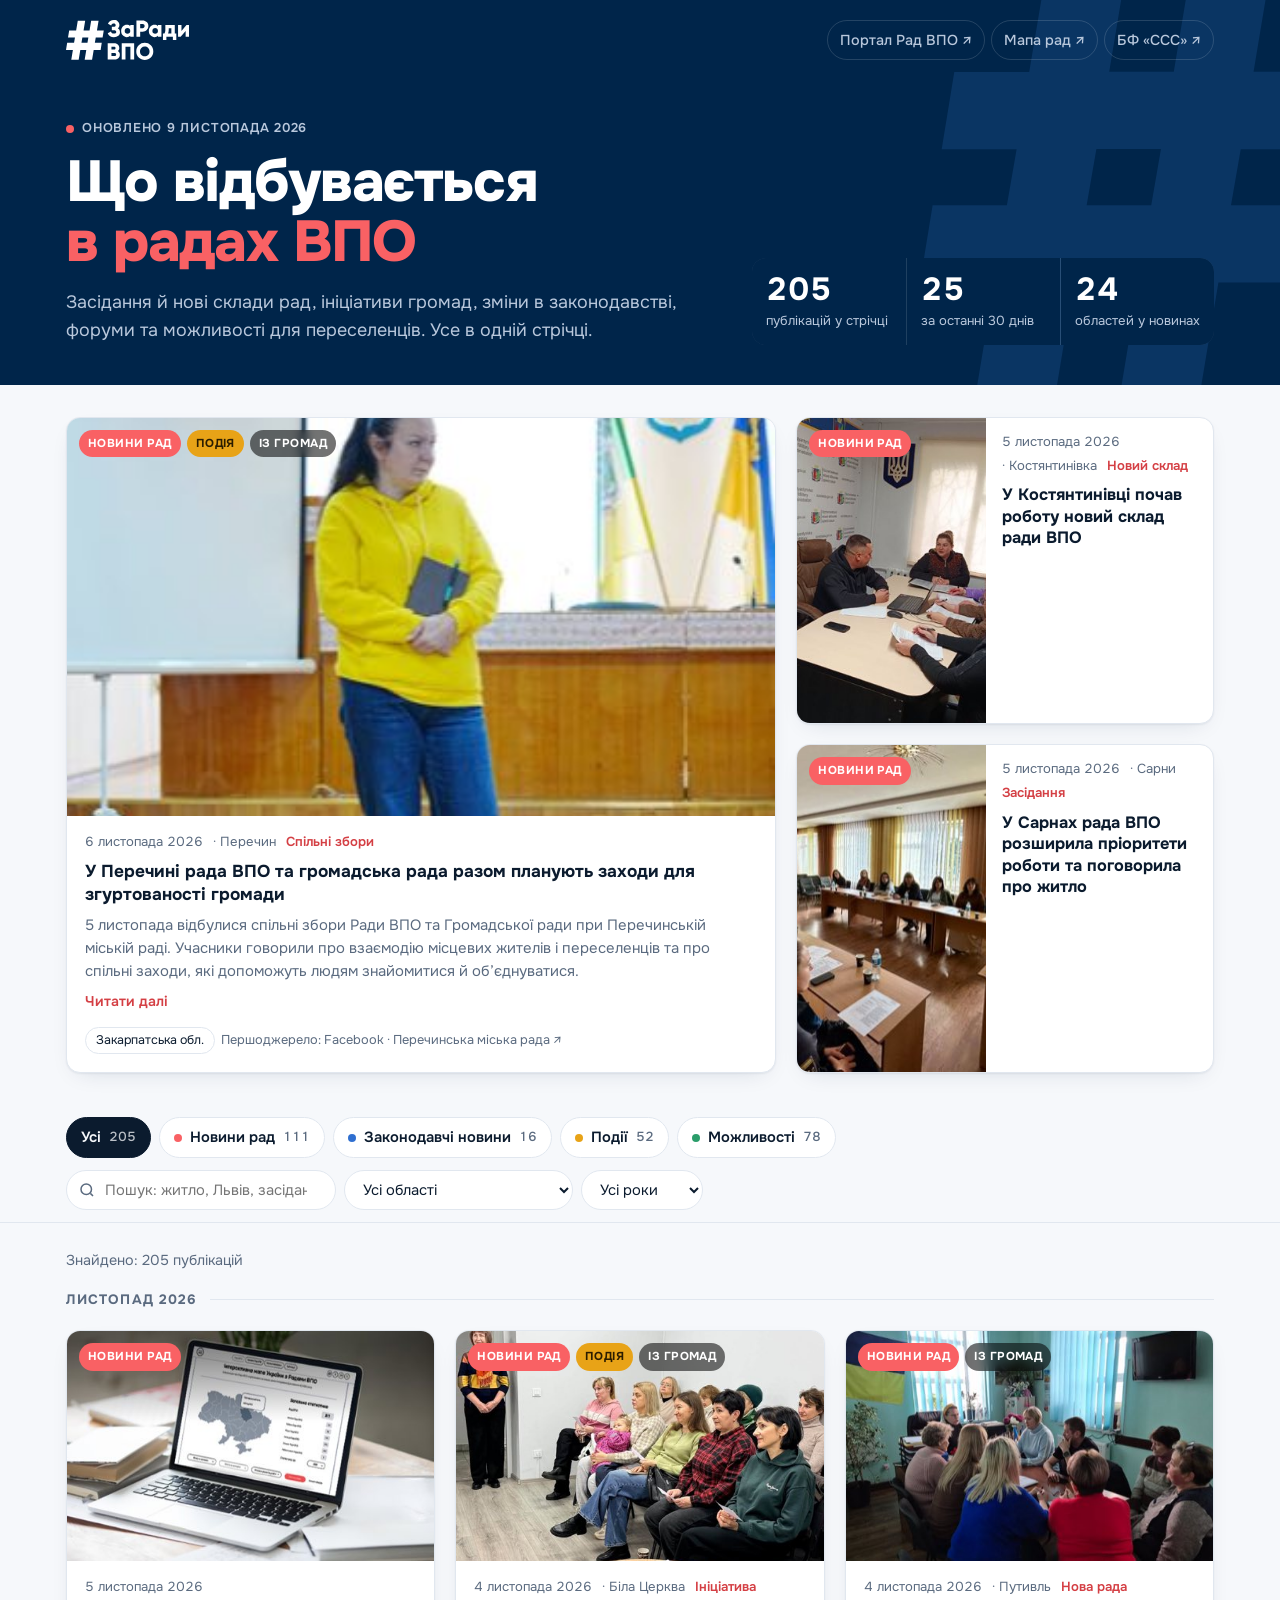
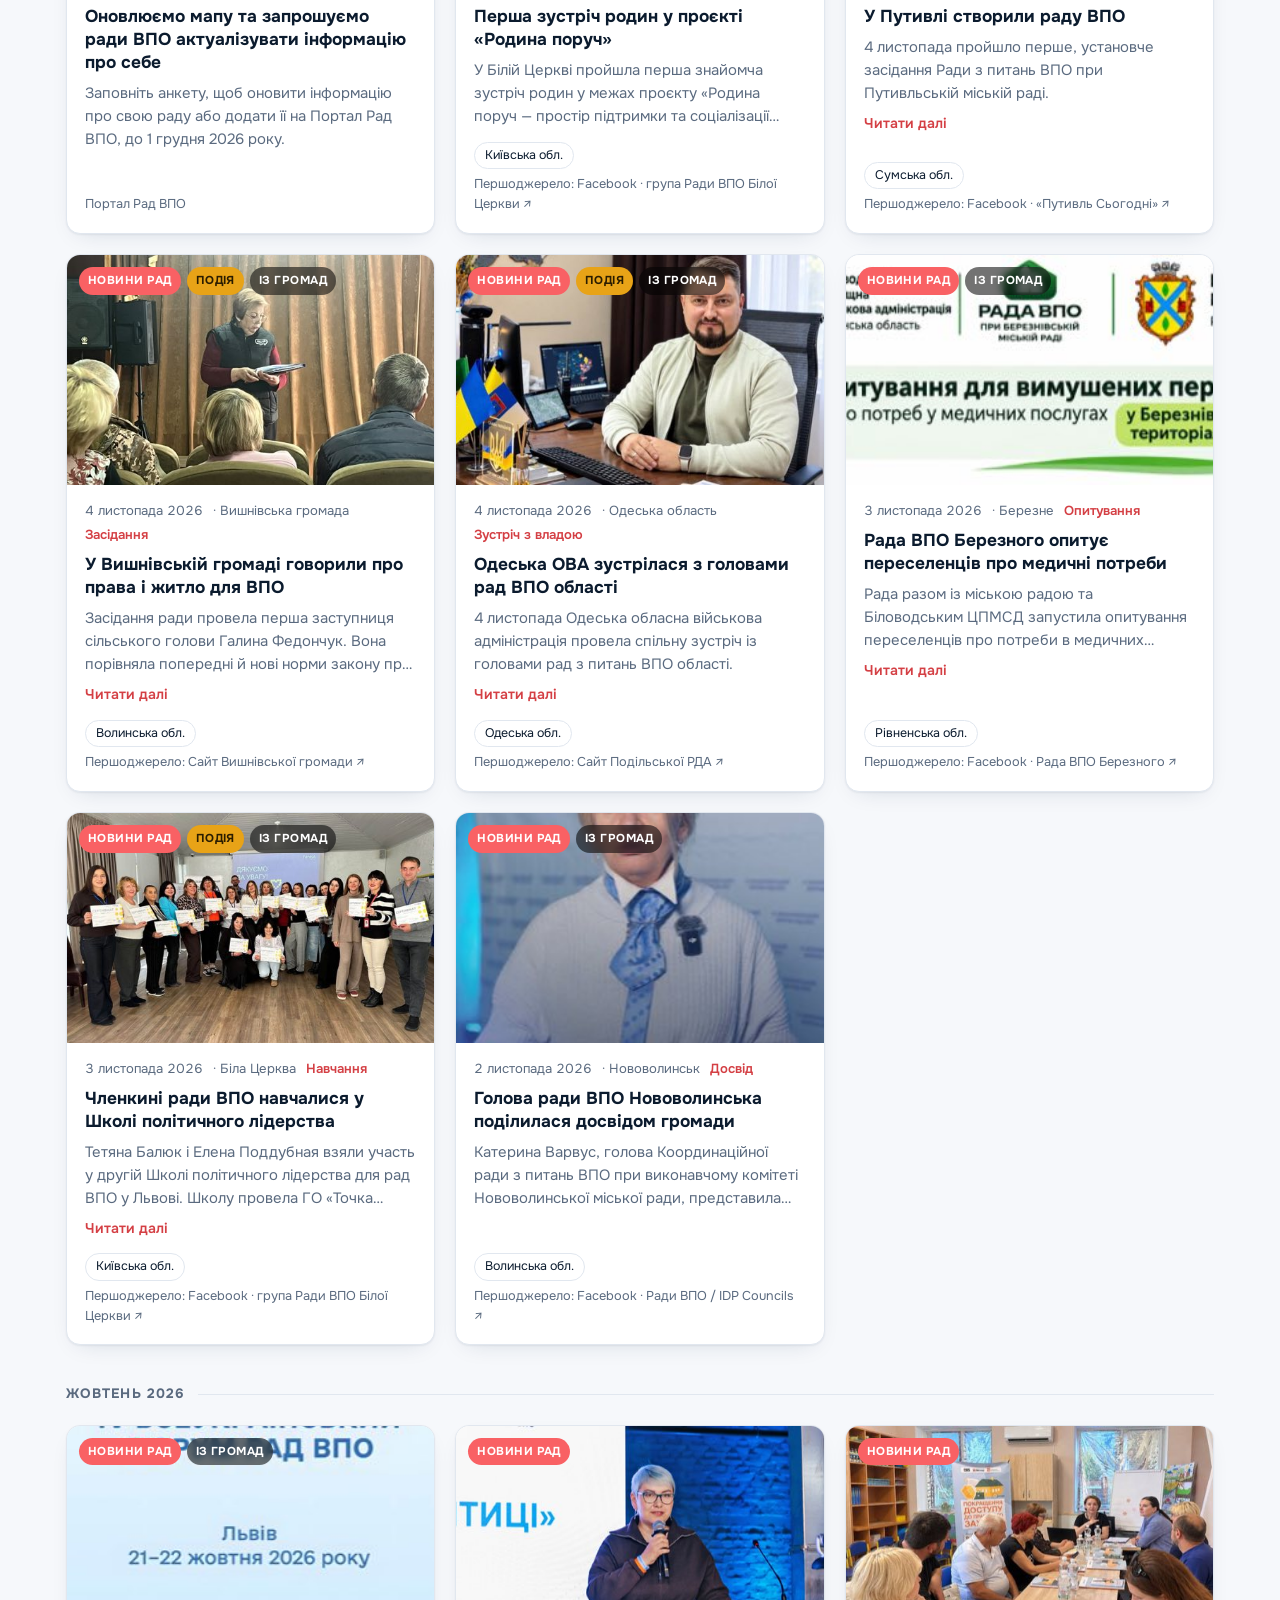
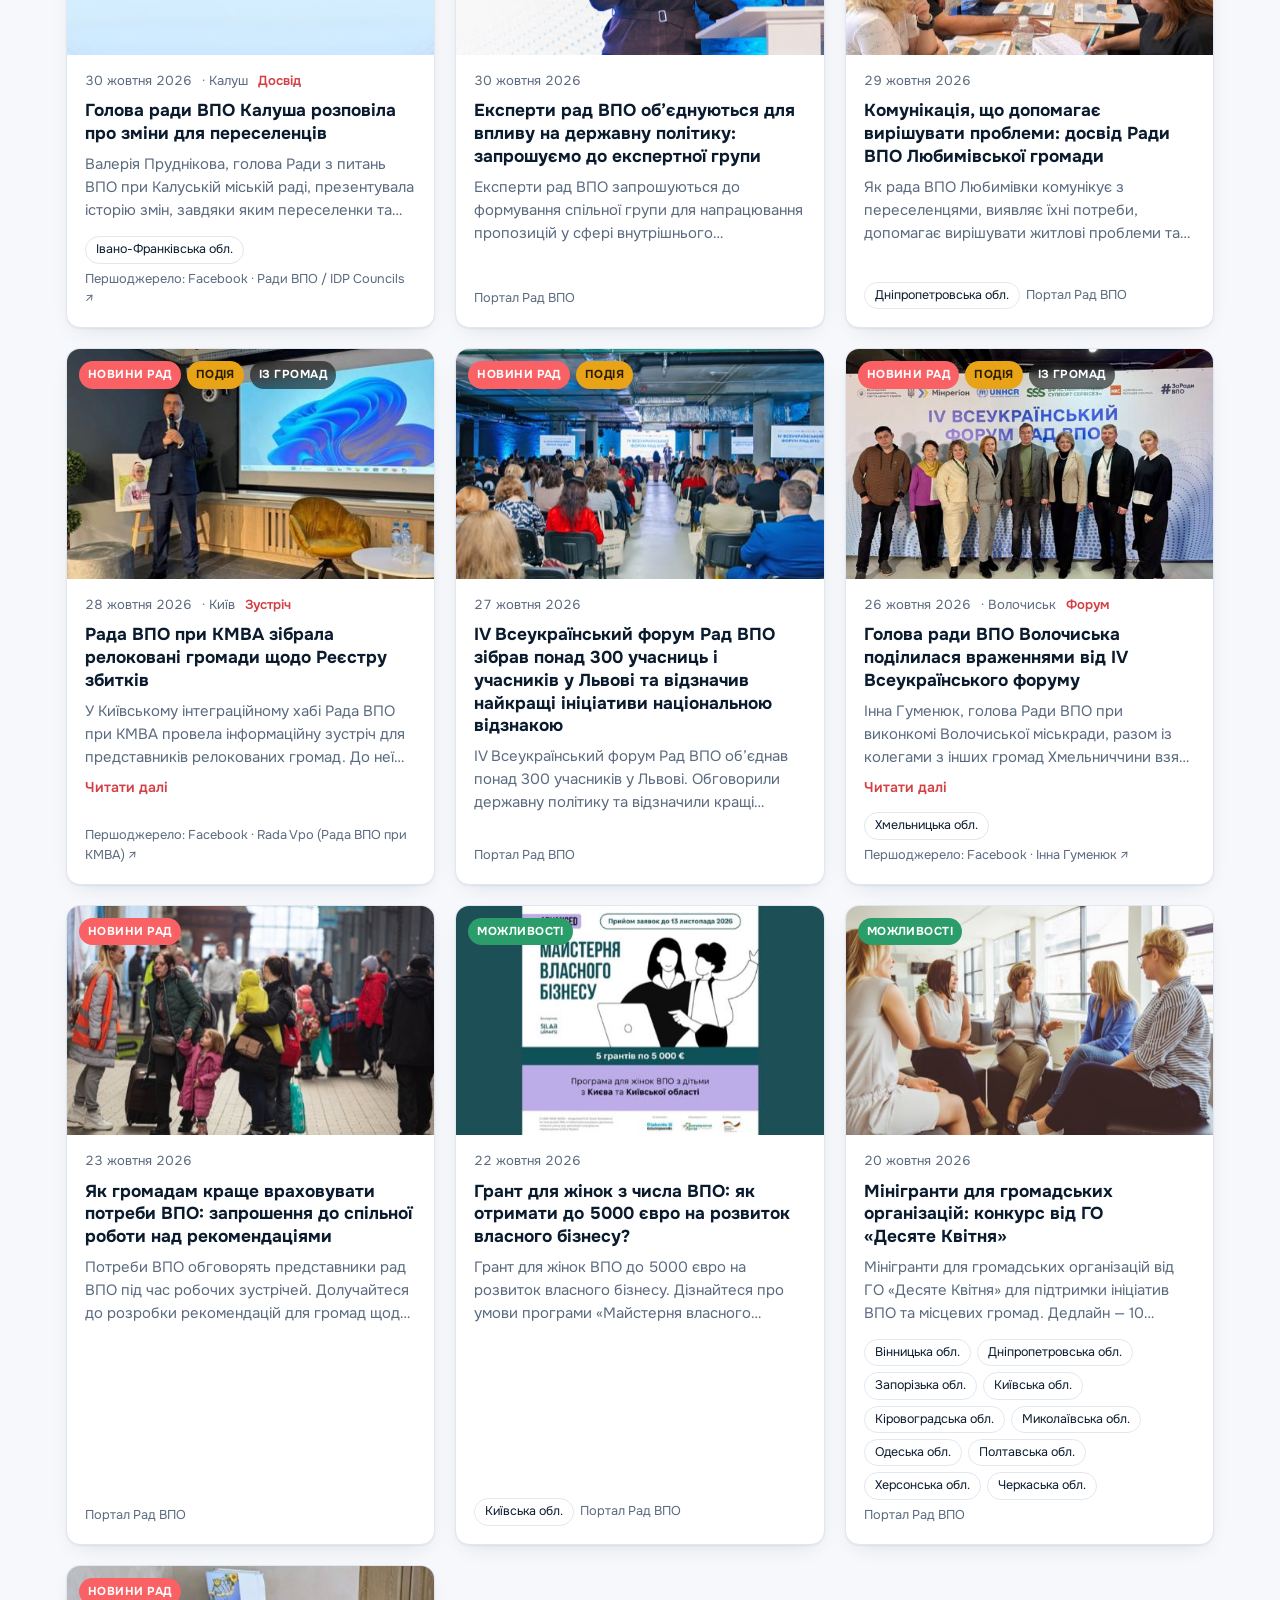
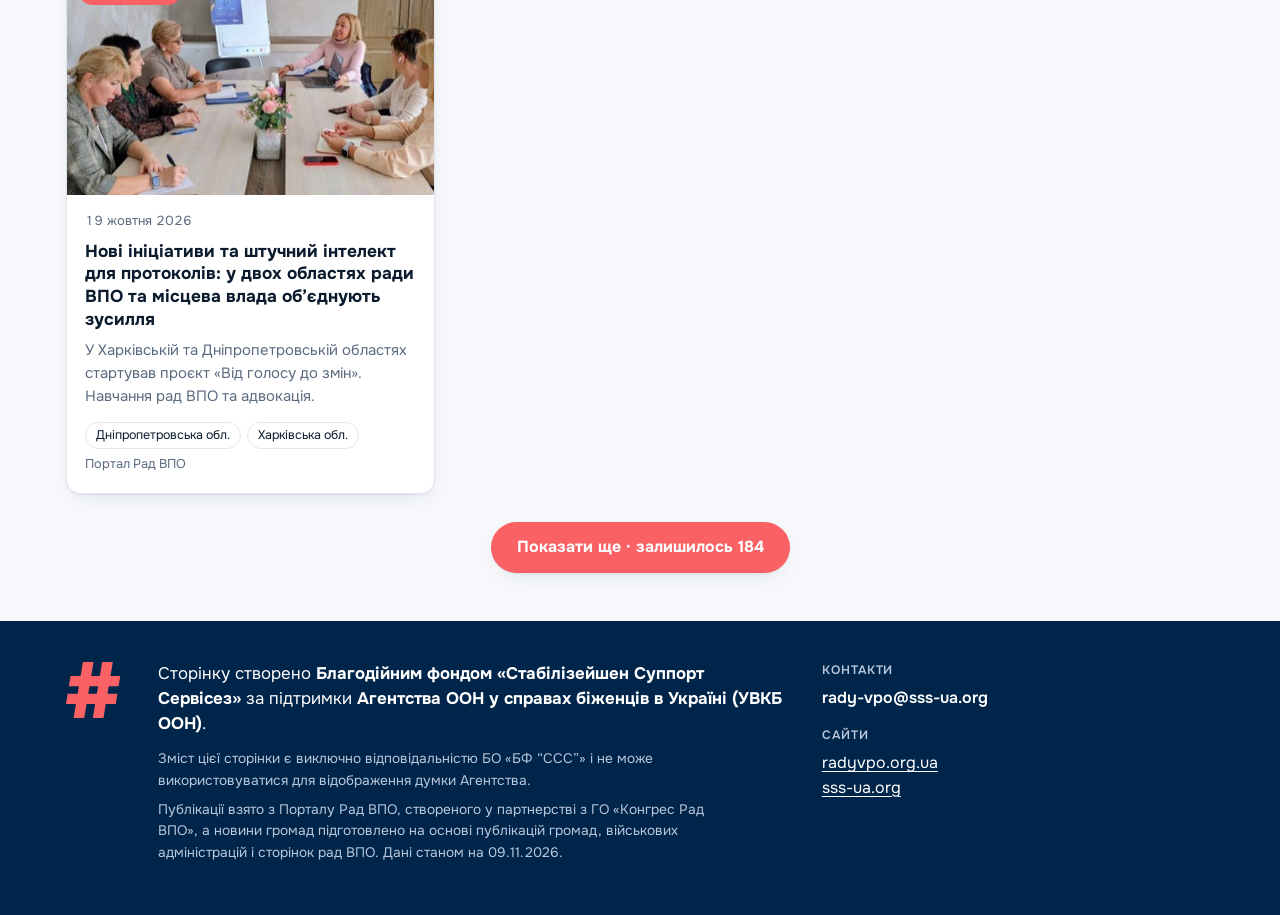
==== index.html @ df5d3526 "Додано сторінку новин рад ВПО" ====
<!doctype html>
<html lang="uk">
<head>
<meta charset="utf-8">
<meta name="viewport" content="width=device-width, initial-scale=1, viewport-fit=cover">
<title>Новини рад ВПО</title>
<meta name="claude:viewport-fit-sides" content="cover">
<meta name="description" content="Новини рад ВПО, законодавчі новини та події: Портал Рад ВПО і новини громад">
<link rel="preconnect" href="https://fonts.googleapis.com">
<link rel="preconnect" href="https://fonts.gstatic.com" crossorigin>
<link rel="stylesheet" href="https://fonts.googleapis.com/css2?family=Onest:wght@400;500;600;700;800&display=swap">
<style>
/* Layout: navy masthead + hero with live stats; lead story trio; sticky rubric bar; photo-card grid grouped by month; navy institutional footer. */
:root{
  --bg:#f6f8fb;
  --card:#ffffff;
  --ink:#0b1b2e;
  --muted:#5a6a7f;
  --line:#e1e7ef;
  --navy:#00254a;
  --navy-2:#0a3563;
  --on-navy:#ffffff;
  --on-navy-muted:#b9c8dc;
  --coral:#f96164;
  --coral-ink:#d43f44;
  --rady:#f96164;
  --law:#2f6fd0;
  --events:#e8a317;
  --opp:#2a9d6a;
  --mark:#ffe3a3;
  --shadow:0 1px 2px rgba(0,37,74,.06),0 8px 24px -12px rgba(0,37,74,.18);
  --font:"Onest",-apple-system,"Segoe UI",Roboto,Arial,sans-serif;
  --r:14px;
}
@media (prefers-color-scheme:dark){:root:not([data-theme="light"]){
  --bg:#07111f; --card:#0f1d31; --ink:#e8eef6; --muted:#9aaabe; --line:#1e324c;
  --navy:#061a33; --navy-2:#0c2a4f; --on-navy:#ffffff; --on-navy-muted:#9fb3cc;
  --coral:#ff7477; --coral-ink:#ff8b8e; --rady:#ff7477; --law:#6ea3f0; --events:#f1b941; --opp:#4cc48f; --mark:#6b5313;
  --shadow:0 1px 2px rgba(0,0,0,.3),0 8px 24px -12px rgba(0,0,0,.6);
  color-scheme:dark}}
:root[data-theme="dark"]{
  --bg:#07111f; --card:#0f1d31; --ink:#e8eef6; --muted:#9aaabe; --line:#1e324c;
  --navy:#061a33; --navy-2:#0c2a4f; --on-navy:#ffffff; --on-navy-muted:#9fb3cc;
  --coral:#ff7477; --coral-ink:#ff8b8e; --rady:#ff7477; --law:#6ea3f0; --events:#f1b941; --opp:#4cc48f; --mark:#6b5313;
  --shadow:0 1px 2px rgba(0,0,0,.3),0 8px 24px -12px rgba(0,0,0,.6);
  color-scheme:dark}

*{box-sizing:border-box}
body{background:var(--bg);color:var(--ink);font-family:var(--font);font-size:16px;line-height:1.55;-webkit-font-smoothing:antialiased}
body::before{content:"";position:fixed;inset:0 0 auto;height:env(safe-area-inset-top,0px);z-index:10;background:var(--bg)}
a{color:inherit}
:focus-visible{outline:2px solid var(--coral);outline-offset:3px;border-radius:6px}
.wrap{max-width:1180px;margin:0 auto;padding-left:max(16px,env(safe-area-inset-left,0px));padding-right:max(16px,env(safe-area-inset-right,0px))}

/* ===== Navy hero ===== */
.hero{background:var(--navy);color:var(--on-navy);position:relative;overflow:hidden}
.hero .bgmark{position:absolute;right:-60px;top:-40px;width:420px;height:auto;color:var(--navy-2);pointer-events:none}
.top{display:flex;align-items:center;justify-content:space-between;gap:16px;padding-block:20px;position:relative;flex-wrap:wrap}
.brand{display:flex;align-items:center;color:var(--on-navy);text-decoration:none}
.brand svg{height:40px;width:auto;display:block}
.nav{display:flex;gap:6px;flex-wrap:wrap}
.nav a{color:var(--on-navy-muted);text-decoration:none;font-size:.9rem;font-weight:500;padding:8px 12px;border-radius:999px;border:1px solid rgba(255,255,255,.14)}
.nav a:hover{color:var(--on-navy);border-color:rgba(255,255,255,.4)}
.hero-body{position:relative;padding-block:36px 40px;display:grid;grid-template-columns:minmax(0,1.4fr) minmax(0,1fr);gap:40px;align-items:end}
.live{display:inline-flex;align-items:center;gap:8px;font-size:.8rem;font-weight:600;letter-spacing:.06em;text-transform:uppercase;color:var(--on-navy-muted);margin:0 0 14px}
.live i{width:8px;height:8px;border-radius:50%;background:var(--coral);box-shadow:0 0 0 0 rgba(249,97,100,.6)}
@media (prefers-reduced-motion:no-preference){.live i{animation:pulse 2s infinite}}
@keyframes pulse{0%{box-shadow:0 0 0 0 rgba(249,97,100,.55)}70%{box-shadow:0 0 0 10px rgba(249,97,100,0)}100%{box-shadow:0 0 0 0 rgba(249,97,100,0)}}
.hero h1{font-size:clamp(2.1rem,5.2vw,3.6rem);line-height:1.04;margin:0 0 16px;font-weight:800;letter-spacing:-.02em;text-wrap:balance}
.hero h1 em{font-style:normal;color:var(--coral)}
.hero .lead{margin:0;color:var(--on-navy-muted);font-size:1.12rem;max-width:56ch}
.stats{display:grid;grid-template-columns:repeat(3,minmax(0,1fr));gap:1px;background:rgba(255,255,255,.12);border-radius:var(--r);overflow:hidden}
.stat{background:var(--navy);padding:16px 14px}
.stat b{display:block;font-size:2rem;line-height:1;font-weight:700;font-variant-numeric:tabular-nums;color:var(--on-navy)}
.stat span{display:block;margin-top:6px;font-size:.82rem;color:var(--on-navy-muted);line-height:1.3}

/* ===== Lead stories ===== */
.leadzone{padding-block:32px 8px}
.leadgrid{display:grid;grid-template-columns:minmax(0,1.7fr) minmax(0,1fr);gap:20px}
.side{display:grid;gap:20px}
.big{display:grid;grid-template-rows:auto 1fr}
.big .media{aspect-ratio:16/9}
.big h2{font-size:clamp(1.35rem,2.4vw,1.75rem)}
.side .card{display:grid;grid-template-columns:minmax(0,1fr) minmax(0,1.2fr)}
.side .card .media{aspect-ratio:auto;height:100%;min-height:150px}
.side .card h2{font-size:1.02rem}
.side .card .x{display:none}

.side .card details,.side .card .chip,.side .card .src,.side .card .ph b{display:none}
.side .card .pill span:not(:first-child){display:none}
.side .card .body{padding:14px 16px}
/* ===== Controls ===== */
.controls{position:sticky;top:env(safe-area-inset-top,0px);z-index:5;background:color-mix(in srgb,var(--bg) 92%,transparent);backdrop-filter:saturate(1.4) blur(10px);-webkit-backdrop-filter:saturate(1.4) blur(10px);border-bottom:1px solid var(--line);margin-top:24px}
.ctl{display:flex;gap:12px;align-items:center;padding-block:12px;flex-wrap:wrap}
.tabs{display:flex;gap:8px;overflow-x:auto;scrollbar-width:none;flex:1 1 auto;min-width:0}
.tabs::-webkit-scrollbar{display:none}
.tab{--c:var(--navy);appearance:none;font:inherit;font-weight:600;font-size:.92rem;white-space:nowrap;cursor:pointer;display:inline-flex;align-items:center;gap:8px;padding:8px 14px;border-radius:999px;border:1px solid var(--line);background:var(--card);color:var(--ink)}
.tab::before{content:"";width:8px;height:8px;border-radius:50%;background:var(--c)}
.tab[data-k="all"]::before{display:none}
.tab .n{font-weight:500;color:var(--muted);font-variant-numeric:tabular-nums;font-size:.82rem}
.tab:hover{border-color:var(--c)}
.tab[aria-selected="true"]{background:var(--c);border-color:var(--c);color:#fff}
.tab[aria-selected="true"]::before{background:#fff}
.tab[aria-selected="true"] .n{color:rgba(255,255,255,.85)}
.tab[data-k="all"][aria-selected="true"]{background:var(--ink);border-color:var(--ink);color:var(--bg)}
.tab[data-k="all"][aria-selected="true"] .n{color:var(--bg);opacity:.75}
.tab[data-k="rady"]{--c:var(--rady)} .tab[data-k="law"]{--c:var(--law)} .tab[data-k="events"]{--c:var(--events)} .tab[data-k="opp"]{--c:var(--opp)}
.tab[data-k="events"][aria-selected="true"]{color:#2b1d00}
.tab[data-k="events"][aria-selected="true"]::before{background:#2b1d00}
.tab[data-k="events"][aria-selected="true"] .n{color:#2b1d00}
.filters{display:flex;gap:8px;flex:0 1 auto;min-width:0;flex-wrap:wrap}
.field{position:relative;min-width:0;flex:1 1 240px}
.field svg{position:absolute;left:12px;top:50%;transform:translateY(-50%);width:18px;height:18px;color:var(--muted);pointer-events:none}
input[type=search],select{font:inherit;font-size:.92rem;color:var(--ink);background:var(--card);border:1px solid var(--line);border-radius:999px;height:40px;padding:0 14px;width:100%}
input[type=search]{padding-left:38px}
select{width:auto;flex:0 0 auto;padding-right:28px}
input[type=search]:focus,select:focus{outline:2px solid var(--coral);outline-offset:0;border-color:transparent}
.meta-row{display:flex;justify-content:space-between;align-items:center;gap:12px;padding-block:18px 0;font-size:.9rem;color:var(--muted);flex-wrap:wrap}
.reset{appearance:none;background:none;border:0;font:inherit;color:var(--coral-ink);cursor:pointer;padding:0;font-weight:600}

/* ===== Cards ===== */
.feed{padding-block:8px 48px}
.month{grid-column:1/-1;display:flex;align-items:center;gap:14px;margin:18px 0 0;font-size:.85rem;letter-spacing:.08em;text-transform:uppercase;color:var(--muted);font-weight:700}
.month::after{content:"";height:1px;background:var(--line);flex:1}
.grid{display:grid;grid-template-columns:repeat(3,minmax(0,1fr));gap:20px}
.card{background:var(--card);border-radius:var(--r);overflow:hidden;box-shadow:var(--shadow);display:flex;flex-direction:column;position:relative;border:1px solid var(--line)}
@media (prefers-reduced-motion:no-preference){
  .card{transition:transform .2s ease,box-shadow .2s ease}
  .card:hover{transform:translateY(-3px)}
  .media img{transition:transform .5s ease}
  .card:hover .media img{transform:scale(1.04)}
}
.media{position:relative;aspect-ratio:16/10;overflow:hidden;background:var(--navy);max-width:100%}
.media img{width:100%;height:100%;object-fit:cover;display:block}
.ph{position:absolute;inset:0;display:flex;align-items:flex-end;padding:16px;color:#fff;background:var(--c,var(--navy))}
.ph svg{position:absolute;right:-8%;top:-14%;height:128%;width:auto;color:rgba(255,255,255,.16)}
.ph b{position:relative;font-size:.95rem;font-weight:700;letter-spacing:.01em;max-width:80%;line-height:1.25}
.ph.rady{--c:linear-gradient(135deg,#00254a 0%,#16457a 100%)}
.ph.law{--c:linear-gradient(135deg,#123e86 0%,#2f6fd0 100%)}
.ph.events{--c:linear-gradient(135deg,#00254a 0%,#7a3b55 60%,#f96164 130%)}
.ph.opp{--c:linear-gradient(135deg,#0f4c3a 0%,#2a9d6a 100%)}
.pill{position:absolute;left:12px;top:12px;z-index:1;display:flex;gap:6px;flex-wrap:wrap}
.pill span{font-size:.72rem;font-weight:700;letter-spacing:.04em;text-transform:uppercase;padding:5px 9px;border-radius:999px;color:#fff;background:var(--c)}
.pill .rady{--c:var(--rady)} .pill .law{--c:var(--law)} .pill .events{--c:var(--events);color:#2b1d00} .pill .opp{--c:var(--opp)}
.pill .comm{--c:rgba(0,0,0,.55);backdrop-filter:blur(4px)}
.body{padding:16px 18px 18px;display:flex;flex-direction:column;gap:8px;flex:1}
.kicker{display:flex;flex-wrap:wrap;gap:4px 10px;font-size:.82rem;color:var(--muted);font-variant-numeric:tabular-nums}
.kicker .o{color:var(--coral-ink);font-weight:600}
.card h2{font-size:1.08rem;line-height:1.32;margin:0;font-weight:700;text-wrap:pretty}
.card h2 a{text-decoration:none;color:var(--ink)}
.card h2 a::after{content:"";position:absolute;inset:0;z-index:0}
.card:hover h2 a{color:var(--navy)}
.card h2 a:focus-visible{outline:none}
.card:has(h2 a:focus-visible){outline:2px solid var(--coral);outline-offset:2px}
.x{margin:0;color:var(--muted);font-size:.93rem;display:-webkit-box;-webkit-line-clamp:3;-webkit-box-orient:vertical;overflow:hidden}
.foot-c{margin-top:auto;padding-top:6px;display:flex;flex-wrap:wrap;gap:6px;align-items:center;position:relative;z-index:1}
.chip{appearance:none;border:1px solid var(--line);background:transparent;color:var(--ink);font:inherit;font-size:.78rem;padding:3px 10px;border-radius:999px;cursor:pointer}
.chip:hover{border-color:var(--coral);color:var(--coral-ink)}
.src{font-size:.8rem;color:var(--muted);text-decoration:none}
.src:hover{color:var(--coral-ink);text-decoration:underline}
details.more-text{position:relative;z-index:1;font-size:.92rem;color:var(--muted)}
details.more-text summary{cursor:pointer;color:var(--coral-ink);font-weight:600;font-size:.88rem;list-style:none}
details.more-text summary::-webkit-details-marker{display:none}
details.more-text p{margin:8px 0 0}
mark{background:var(--mark);color:inherit;border-radius:2px;padding:0 1px}
.morebtn{display:flex;justify-content:center;padding-top:28px}
.btn{appearance:none;font:inherit;font-weight:700;border:0;color:#fff;background:var(--coral);border-radius:999px;padding:13px 26px;cursor:pointer;box-shadow:var(--shadow)}
.btn:hover{background:var(--coral-ink)}
.empty{padding:56px 0;text-align:center;color:var(--muted)}
.empty strong{display:block;color:var(--ink);font-size:1.15rem;margin-bottom:6px}

/* ===== Footer ===== */
.foot{background:var(--navy);color:var(--on-navy)}
.foot .wrap{padding-block:40px 44px;display:grid;grid-template-columns:auto minmax(0,1.6fr) minmax(0,1fr);gap:36px;align-items:start}
.foot .fm{width:56px;color:var(--coral)}
.credit{font-size:1.05rem;margin:0 0 12px;max-width:60ch;line-height:1.5}
.credit strong{font-weight:700}
.small{font-size:.86rem;color:var(--on-navy-muted);margin:0 0 8px;max-width:64ch}
.foot h3{font-size:.76rem;letter-spacing:.08em;text-transform:uppercase;color:var(--on-navy-muted);margin:0 0 6px;font-weight:600}
.foot .col p{margin:0 0 16px}
.foot a{color:var(--on-navy);text-underline-offset:3px}
.mail{user-select:all;font-weight:600}

/* ===== Responsive ===== */
@media (max-width:980px){
  .grid{grid-template-columns:repeat(2,minmax(0,1fr))}
  .hero-body{grid-template-columns:1fr;gap:28px}
  .leadgrid{grid-template-columns:1fr}
  .foot .wrap{grid-template-columns:minmax(0,1fr) minmax(0,1fr)}
  .foot .fm{display:none}
}
@media (max-width:640px){
  .grid{grid-template-columns:1fr}
  .side .card{grid-template-columns:120px minmax(0,1fr)}
  .side .card .media{min-height:100%}
  .nav{display:none}
  .stat b{font-size:1.6rem}
  .filters{width:100%}
  .field{flex-basis:100%}
  select{flex:1 1 0}
  .foot .wrap{grid-template-columns:1fr}
  .hero .bgmark{width:280px;right:-80px}
}
</style>
<style>body{margin:0}[hidden]{display:none!important}img{max-width:100%}</style>
</head>
<body>

<header class="hero">
  <svg class="bgmark" viewBox="0 0 190 195" aria-hidden="true"><path fill="currentColor" d="M184.1,50.7l-5.7,34.9h-33.3l-4.4,25.4h33.6l-5.4,34.9h-33.9l-7.9,47.5h-36.1l7.9-47.5h-29.2l-7.9,47.5H25.7l7.9-47.5H0l5.7-34.9h33.6l4.4-25.4H9.8l5.7-34.9h33.9L57.4,3.1h36.1l-7.9,47.5h29.2l7.9-47.5h36.1l-7.9,47.5h33.3-.1ZM75.4,110.9h29.2l4.4-25.4h-29.2l-4.4,25.4h0Z"/>
</svg>
  <div class="wrap">
    <div class="top">
      <a class="brand" href="https://radyvpo.org.ua/" target="_blank" rel="noopener" aria-label="Портал Рад ВПО"><svg aria-hidden="true" focusable="false" xmlns="http://www.w3.org/2000/svg" version="1.1" viewBox="0 0 600 195"> <path fill="currentColor" d="M184.1,50.7l-5.7,34.9h-33.3l-4.4,25.4h33.6l-5.4,34.9h-33.9l-7.9,47.5h-36.1l7.9-47.5h-29.2l-7.9,47.5H25.7l7.9-47.5H0l5.7-34.9h33.6l4.4-25.4H9.8l5.7-34.9h33.9L57.4,3.1h36.1l-7.9,47.5h29.2l7.9-47.5h36.1l-7.9,47.5h33.3-.1ZM75.4,110.9h29.2l4.4-25.4h-29.2l-4.4,25.4h0Z"/> <path fill="currentColor" d="M252.4,40.6c7.2,4,10.8,10.3,10.8,18.7s-2.8,13.2-8.3,17.6c-5.6,4.4-12.6,6.6-21.2,6.6-15,0-25.1-6.3-30.3-18.9l15.7-9c2.4,7.2,7.3,10.8,14.6,10.8s11.3-2.8,11.3-8.4-3.8-8.4-11.4-8.4h-10.2v-16.2h7.9c7.2,0,10.8-2.6,10.8-7.9s-3.1-7.9-9.2-7.9-10.2,3-12.7,9.1l-15.6-9C210.4,6.1,219.8.4,232.9.4s14.6,2.2,19.7,6.5c5.2,4.3,7.8,10,7.8,17.1s-2.7,12.4-8,16.5h0Z"/> <path fill="currentColor" d="M313.2,30.2v-5.4h17.1v57.1h-17.1v-5.4c-4,4.6-9.6,7-17,7s-14-2.9-19.3-8.7c-5.3-5.8-8-12.9-8-21.5s2.7-15.6,8-21.3c5.4-5.9,11.8-8.8,19.3-8.8s13,2.3,17,7h0ZM286.1,53.3c0,4.3,1.3,7.6,3.8,10.2,2.5,2.5,5.8,3.8,9.8,3.8s7.3-1.3,9.8-3.8c2.5-2.5,3.8-5.9,3.8-10.2s-1.3-7.6-3.8-10.2-5.8-3.8-9.8-3.8-7.3,1.3-9.8,3.8-3.8,5.9-3.8,10.2Z"/> <path fill="currentColor" d="M343.5,2h30.2c7.9,0,14.5,2.7,19.9,8,5.4,5.4,8.1,11.9,8.1,19.4s-2.7,14-8.1,19.4c-5.3,5.3-11.9,8-19.9,8h-12v25.1h-18.3V2h0ZM361.7,39.7h12c2.8,0,5.1-1,7-3,1.8-2,2.7-4.4,2.7-7.3s-.9-5.3-2.7-7.3c-1.8-2-4.1-3-7-3h-12v20.5h0Z"/> <path fill="currentColor" d="M448.2,30.2v-5.4h17.1v57.1h-17.1v-5.4c-4,4.6-9.6,7-17,7s-14-2.9-19.3-8.7c-5.3-5.8-8-12.9-8-21.5s2.7-15.6,8-21.3c5.4-5.9,11.8-8.8,19.3-8.8s13,2.3,17,7h0ZM421.1,53.3c0,4.3,1.3,7.6,3.8,10.2,2.5,2.5,5.8,3.8,9.8,3.8s7.3-1.3,9.8-3.8c2.5-2.5,3.8-5.9,3.8-10.2s-1.3-7.6-3.8-10.2c-2.5-2.5-5.8-3.8-9.8-3.8s-7.3,1.3-9.8,3.8-3.8,5.9-3.8,10.2Z"/> <path fill="currentColor" d="M530.4,24.8v41.1h7.4v31.3h-16.7v-15.3h-31.7v15.3h-16.7v-31.3h7.1c3-4.6,4.6-11.2,4.6-19.7v-21.3h46ZM497.7,65.9h16v-25.8h-12.7v6.1c0,7.8-1.1,14.4-3.3,19.7Z"/> <path fill="currentColor" d="M563,53.3l24.4-28.5h12.6v57.1h-16.7v-28.5l-24.4,28.5h-12.6V24.8h16.7v28.5Z"/> <path fill="currentColor" d="M252.8,151.6c6.5,4.3,9.8,10.3,9.8,18s-2.5,12.6-7.4,16.9-11.1,6.5-18.4,6.5h-33.5v-79.9h31.3c7.1,0,13,2.1,17.9,6.4,4.9,4.2,7.3,9.7,7.3,16.4s-2.3,11.7-7,15.6h0ZM234.6,130.2h-13v14.1h13c2.1,0,3.7-.7,5-2s1.9-3,1.9-5.1-.6-3.7-1.9-5.1c-1.3-1.3-3-2-5-2h0ZM221.6,175.9h15.3c2.3,0,4.1-.7,5.5-2.1,1.4-1.4,2.1-3.3,2.1-5.5s-.7-4.1-2.1-5.5-3.2-2.1-5.5-2.1h-15.3v15.3h0Z"/> <path fill="currentColor" d="M271.8,113.1h60.5v79.9h-18.3v-62.3h-24v62.3h-18.3v-79.9h0Z"/> <path fill="currentColor" d="M413.5,182.6c-8.1,8-17.9,12-29.4,12s-21.4-4-29.4-12c-8.1-8-12.1-17.8-12.1-29.6s4-21.6,12.1-29.6c8.1-8,17.9-12,29.4-12s21.4,4,29.4,12c8.1,8,12.1,17.8,12.1,29.6s-4,21.6-12.1,29.6ZM360.8,153.1c0,7,2.2,12.7,6.6,17.1,4.4,4.4,10,6.6,16.7,6.6s12.1-2.2,16.5-6.6c4.5-4.5,6.7-10.2,6.7-17.1s-2.2-12.6-6.7-17.1-9.9-6.6-16.5-6.6-12.2,2.2-16.7,6.6c-4.4,4.4-6.6,10.1-6.6,17.1Z"/> </svg></a>
      <nav class="nav" aria-label="Посилання">
        <a href="https://radyvpo.org.ua/" target="_blank" rel="noopener">Портал Рад ВПО ↗</a>
        <a href="https://radyvpo.org.ua/rady-vpo/" target="_blank" rel="noopener">Мапа рад ↗</a>
        <a href="https://sss-ua.org/" target="_blank" rel="noopener">БФ «ССС» ↗</a>
      </nav>
    </div>
    <div class="hero-body">
      <div>
        <p class="live"><i></i>Оновлено 9 листопада 2026</p>
        <h1>Що відбувається <em>в радах ВПО</em></h1>
        <p class="lead">Засідання й нові склади рад, ініціативи громад, зміни в законодавстві, форуми та можливості для переселенців. Усе в одній стрічці.</p>
      </div>
      <div class="stats" id="stats"></div>
    </div>
  </div>
</header>

<main>
  <section class="wrap leadzone" id="leadzone" aria-label="Головне"></section>

  <div class="controls">
    <div class="wrap ctl">
      <div class="tabs" role="tablist" aria-label="Рубрики" id="tabs"></div>
      <div class="filters">
        <label class="field" for="q">
          <svg viewBox="0 0 24 24" fill="none" stroke="currentColor" stroke-width="2" aria-hidden="true"><circle cx="11" cy="11" r="7"/><path d="m20 20-3.5-3.5"/></svg>
          <input type="search" id="q" placeholder="Пошук: житло, Львів, засідання…" autocomplete="off" aria-label="Пошук">
        </label>
        <select id="region" aria-label="Регіон"><option value="">Усі області</option></select>
        <select id="year" aria-label="Рік"><option value="">Усі роки</option></select>
      </div>
    </div>
  </div>

  <section class="wrap feed" aria-label="Публікації">
    <div class="meta-row"><span id="count" aria-live="polite"></span><button class="reset" id="reset" type="button" hidden>Скинути фільтри ✕</button></div>
    <div id="feed"></div>
  </section>
</main>

<footer class="foot">
  <div class="wrap">
    <svg class="fm" viewBox="0 0 190 195" aria-hidden="true"><path fill="currentColor" d="M184.1,50.7l-5.7,34.9h-33.3l-4.4,25.4h33.6l-5.4,34.9h-33.9l-7.9,47.5h-36.1l7.9-47.5h-29.2l-7.9,47.5H25.7l7.9-47.5H0l5.7-34.9h33.6l4.4-25.4H9.8l5.7-34.9h33.9L57.4,3.1h36.1l-7.9,47.5h29.2l7.9-47.5h36.1l-7.9,47.5h33.3-.1ZM75.4,110.9h29.2l4.4-25.4h-29.2l-4.4,25.4h0Z"/>
</svg>
    <div>
      <p class="credit">Сторінку створено <strong>Благодійним фондом «Стабілізейшен Суппорт Сервісез»</strong> за підтримки <strong>Агентства ООН у справах біженців в Україні (УВКБ ООН)</strong>.</p>
      <p class="small">Зміст цієї сторінки є виключно відповідальністю БО «БФ “ССС”» і не може використовуватися для відображення думки Агентства.</p>
      <p class="small">Публікації взято з Порталу Рад ВПО, створеного у партнерстві з ГО «Конгрес Рад ВПО», а новини громад підготовлено на основі публікацій громад, військових адміністрацій і сторінок рад ВПО. Дані станом на 09.11.2026.</p>
    </div>
    <div class="col">
      <h3>Контакти</h3>
      <p><span class="mail">rady-vpo@sss-ua.org</span></p>
      <h3>Сайти</h3>
      <p><a href="https://radyvpo.org.ua/" target="_blank" rel="noopener">radyvpo.org.ua</a><br><a href="https://sss-ua.org/" target="_blank" rel="noopener">sss-ua.org</a></p>
    </div>
  </div>
</footer>

<script type="application/json" id="data">[{"d":"2026-11-06","t":"У Перечині рада ВПО та громадська рада разом планують заходи для згуртованості громади","u":"https://www.facebook.com/perechyn.otg/posts/pfbid02uKirEWYLaUTzEM33NYoFMaq6dMHveF2Kjt2NWW8tfeX2sGt9XKkdDa7Fz976A7YGl","x":"5 листопада відбулися спільні збори Ради ВПО та Громадської ради при Перечинській міській раді. Учасники говорили про взаємодію місцевих жителів і переселенців та про спільні заходи, які допоможуть людям знайомитися й об’єднуватися.","p":["Обговорили кінофестивалі для дітей і молоді та конкурс театральних вистав. За пропозицією Ради ВПО планують видати путівник по Перечинській громаді з інформацією про державні установи, освітні заклади, магазини та інші важливі місця — насамперед для тих, хто нещодавно переїхав."],"src":"Facebook · Перечинська міська рада","pl":"Перечин · Закарпатська обл. · Рада ВПО при Перечинській міській раді","o":"Спільні збори","c":1,"k":["rady","events"],"r":["Закарпатська"],"im":"s1"},{"d":"2026-11-05","t":"У Костянтинівці почав роботу новий склад ради ВПО","u":"https://www.facebook.com/permalink.php?story_fbid=pfbid0nSZTYytEpNyMpsdTb9zaiTszPBMDmd9wcKCtPkAYLfPAaHnoc7gKVBd87CrgLjBWl&id=100081113925161","x":"5 листопада пройшло установче засідання другого складу Ради з питань ВПО при Костянтинівській міській військовій адміністрації.","p":["Члени ради обрали голову, заступника і секретаря, затвердили план роботи на 2027 рік і визначили пріоритетні напрями. До ради увійшли 18 людей: 11 внутрішньо переміщених осіб, представник громадської організації та 6 представників МВА.","Рада займатиметься захистом прав ВПО, соціальною адаптацією, житлом, працевлаштуванням і залученням переселенців до ухвалення рішень у громаді."],"src":"Facebook · Костянтинівська МВА","pl":"Костянтинівка · Донецька обл. · Рада з питань ВПО при Костянтинівській МВА","o":"Новий склад","c":1,"k":["rady"],"r":["Донецька"],"im":"s3"},{"d":"2026-11-05","t":"У Сарнах рада ВПО розширила пріоритети роботи та поговорила про житло","u":"https://www.facebook.com/permalink.php?story_fbid=pfbid02VejSBLNdGqKVspAVXr3ckuq98PaBfSDQCUUgY1XyWnHD1z66AhYuAQN8N9k7emfDl&id=61557834248294","x":"Засідання відкрила голова ради Світлана Олексенко. Учасники заслухали аналітику щодо життя ВПО в громаді, обговорили соціалізацію та інтеграцію переселенців і роль ради у залученні ресурсів у громаду — насамперед для розв’язання житлових питань.","p":["Регіональна юристка БФ «Стабілізейшен Суппорт Сервісез» Оксана Древко провела для членів ради короткий тренінг з роботи дорадчого органу. За підсумками рада розширила пріоритети своєї діяльності та додала новий напрям до плану роботи на 2026 рік."],"src":"Facebook · Координаційна рада ВПО м. Сарни","pl":"Сарни · Рівненська обл. · Координаційна рада з питань ВПО при Сарненській міській раді","o":"Засідання","c":1,"k":["rady","events"],"r":["Рівненська"],"im":"s2"},{"d":"2026-11-05","t":"Оновлюємо мапу та запрошуємо ради ВПО актуалізувати інформацію про себе","u":"https://radyvpo.org.ua/articles/onovlennia-mapy-rad-vpo/","x":"Заповніть анкету, щоб оновити інформацію про свою раду або додати її на Портал Рад ВПО, до 1 грудня 2026 року.","k":["rady"],"o":null,"r":[],"im":"1"},{"d":"2026-11-04","t":"Перша зустріч родин у проєкті «Родина поруч»","u":"https://www.facebook.com/groups/753753469924254/posts/1514875663812027/","x":"У Білій Церкві пройшла перша знайомча зустріч родин у межах проєкту «Родина поруч — простір підтримки та соціалізації родин ВПО з дітьми».","p":[],"src":"Facebook · група Ради ВПО Білої Церкви","pl":"Біла Церква · Київська обл. · Рада з питань ВПО при Білоцерківській МР","o":"Ініціатива","c":1,"k":["rady","events"],"r":["Київська"],"im":"s7"},{"d":"2026-11-04","t":"У Путивлі створили раду ВПО","u":"https://www.facebook.com/permalink.php?story_fbid=pfbid0bm7xHT2Z71EUfQ56h2erm7mvjzZN3bdJ1gtiaBjeXfDo2qNaowyk9MuQTenhEtZDl&id=100078762806548","x":"4 листопада пройшло перше, установче засідання Ради з питань ВПО при Путивльській міській раді.","p":["Головою стала Світлана Васильєва, заступницею — Людмила Ільченко. Обидві самі є внутрішньо переміщеними особами.","Рада сприятиме інтеграції переселенців, захищатиме їхні права, долучатиметься до місцевих програм соціальної та житлової підтримки й реагуватиме на нагальні потреби."],"src":"Facebook · «Путивль Сьогодні»","pl":"Путивль · Сумська обл. · Рада з питань ВПО при Путивльській міській раді","o":"Нова рада","c":1,"k":["rady"],"r":["Сумська"],"im":"s6"},{"d":"2026-11-04","t":"У Вишнівській громаді говорили про права і житло для ВПО","u":"https://vyshniv-gromada.gov.ua/news/377290-u-visnivskii-gromadi-vidbulosia-zasidannia-radi-z-pitan-vpo","x":"Засідання ради провела перша заступниця сільського голови Галина Федончук. Вона порівняла попередні й нові норми закону про права ВПО, що діє з 1 липня 2026 року.","p":["Фахівчиня БФ «Рокада» Марія Мікула розповіла, як рада може допомогти зробити громаду безбар’єрною. Наталія Жарінова з відділу соцзахисту представила експериментальний проєкт житла для ВПО в сільській місцевості (постанова КМУ № 751)."],"src":"Сайт Вишнівської громади","pl":"Вишнівська громада · Волинська обл. · Рада з питань ВПО при Вишнівській сільській раді","o":"Засідання","c":1,"k":["rady","events"],"r":["Волинська"],"im":"s5"},{"d":"2026-11-04","t":"Одеська ОВА зустрілася з головами рад ВПО області","u":"https://podilsk-rda.od.gov.ua/4-lystopada-2026-roku-vidbulasya-spilna-zustrich-odeskoyi-oblasnoyi-derzhavnoyi-vijskovoyi-administracziyi-z-golovamy-rad-z-pytan-vnutrishno-peremishhenyh-osib-odeskoyi-oblasti/","x":"4 листопада Одеська обласна військова адміністрація провела спільну зустріч із головами рад з питань ВПО області.","p":["Учасники говорили про координацію роботи рад в області, про актуальні зміни в законодавстві та про спільні рішення для кращої підтримки переселенців.","Подільський район представляли заступник голови РДА і голова районної ради ВПО Вадим Мегіс, начальниця управління соцзахисту Лариса Долга та начальниця відділу з питань ВПО Ольга Соцька."],"src":"Сайт Подільської РДА","pl":"Одеська область · Ради ВПО Одеської області","o":"Зустріч з владою","c":1,"k":["rady","events"],"r":["Одеська"],"im":"s4"},{"d":"2026-11-03","t":"Рада ВПО Березного опитує переселенців про медичні потреби","u":"https://www.facebook.com/IDPBerezneCouncil/posts/pfbid0oJUBVboF5e3gv6FHee2Cee2p3bS56Tnu3wBm6h56MVcRkqYyxE5Ng2XrhzsBU1HQl","x":"Рада разом із міською радою та Біловодським ЦПМСД запустила опитування переселенців про потреби в медичних послугах.","p":["Відповіді допоможуть краще організувати роботу мобільної медичної бригади. Анкета займає кілька хвилин."],"src":"Facebook · Рада ВПО Березного","pl":"Березне · Рівненська обл. · Рада з питань ВПО при Березнівській міській раді","o":"Опитування","c":1,"k":["rady"],"r":["Рівненська"],"im":"s9"},{"d":"2026-11-03","t":"Членкині ради ВПО навчалися у Школі політичного лідерства","u":"https://www.facebook.com/groups/753753469924254/posts/1514063123893281/","x":"Тетяна Балюк і Елена Поддубная взяли участь у другій Школі політичного лідерства для рад ВПО у Львові. Школу провела ГО «Точка Доступу» за підтримки МФ «Відродження» та експертів «Групи впливу».","p":["Учасниці вчилися адвокації: аналізувати проблеми громади, ставити цілі й планувати, як вплинути на рішення. Нові навички вони застосовуватимуть у роботі ради й передадуть колегам."],"src":"Facebook · група Ради ВПО Білої Церкви","pl":"Біла Церква · Київська обл. · Рада з питань ВПО при Білоцерківській МР","o":"Навчання","c":1,"k":["rady","events"],"r":["Київська"],"im":"s8"},{"d":"2026-11-02","t":"Голова ради ВПО Нововолинська поділилася досвідом громади","u":"https://www.facebook.com/IDPCouncils","x":"Катерина Варвус, голова Координаційної ради з питань ВПО при виконавчому комітеті Нововолинської міської ради, представила досвід своєї громади й поділилася враженнями.","p":[],"src":"Facebook · Ради ВПО / IDP Councils","pl":"Нововолинськ · Волинська обл. · Координаційна рада з питань ВПО при виконкомі Нововолинської МР","o":"Досвід","c":1,"k":["rady"],"r":["Волинська"],"im":"s10"},{"d":"2026-10-30","t":"Голова ради ВПО Калуша розповіла про зміни для переселенців","u":"https://www.facebook.com/IDPCouncils","x":"Валерія Пруднікова, голова Ради з питань ВПО при Калуській міській раді, презентувала історію змін, завдяки яким переселенки та переселенці в громаді можуть отримати одноразову допомогу.","p":[],"src":"Facebook · Ради ВПО / IDP Councils","pl":"Калуш · Івано-Франківська обл. · Рада з питань ВПО при Калуській міській раді","o":"Досвід","c":1,"k":["rady"],"r":["Івано-Франківська"],"im":"s11"},{"d":"2026-10-30","t":"Експерти рад ВПО об’єднуються для впливу на державну політику: запрошуємо до експертної групи","u":"https://radyvpo.org.ua/articles/eksperty-rad-vpo/","x":"Експерти рад ВПО запрошуються до формування спільної групи для напрацювання пропозицій у сфері внутрішнього переміщення.","k":["rady"],"o":null,"r":[],"im":"2"},{"d":"2026-10-29","t":"Комунікація, що допомагає вирішувати проблеми: досвід Ради ВПО Любимівської громади","u":"https://radyvpo.org.ua/articles/rada-vpo-liubymivky/","x":"Як рада ВПО Любимівки комунікує з переселенцями, виявляє їхні потреби, допомагає вирішувати житлові проблеми та залучає партнерів до підтримки ВПО.","k":["rady"],"o":null,"r":["Дніпропетровська"],"im":"3"},{"d":"2026-10-28","t":"Рада ВПО при КМВА зібрала релоковані громади щодо Реєстру збитків","u":"https://www.facebook.com/permalink.php?story_fbid=pfbid0331QfTbcbFdG7uJqjcfN1Aexx3pLL6HTw3kn1awJsrX7NFMwVtkswxe7Trdqim97al&id=61578553768971","x":"У Київському інтеграційному хабі Рада ВПО при КМВА провела інформаційну зустріч для представників релокованих громад. До неї долучилися представники київського офісу Міжнародного Реєстру збитків.","p":["Учасники дізналися про роботу Реєстру, порядок подання заяв і способи фіксації та документування збитків, завданих російською агресією. Рада ВПО при КМВА має на меті забезпечувати людям доступ до достовірної інформації про їхні права та механізми їх захисту."],"src":"Facebook · Rada Vpo (Рада ВПО при КМВА)","pl":"Київ · Рада ВПО при КМВА","o":"Зустріч","c":1,"k":["rady","events"],"r":[],"im":"s12"},{"d":"2026-10-27","t":"IV Всеукраїнський форум Рад ВПО зібрав понад 300 учасниць і учасників у Львові та відзначив найкращі ініціативи національною відзнакою","u":"https://radyvpo.org.ua/articles/forum-rad-vpo-lviv-2026-2/","x":"IV Всеукраїнський форум Рад ВПО об’єднав понад 300 учасників у Львові. Обговорили державну політику та відзначили кращі ініціативи рад ВПО.","k":["rady","events"],"o":null,"r":[],"im":"4"},{"d":"2026-10-26","t":"Голова ради ВПО Волочиська поділилася враженнями від IV Всеукраїнського форуму","u":"https://www.facebook.com/inna.humeniuk/posts/pfbid033ZjZLMNnD9487fyN92mc1EmLiSaHg86fVUhxjbLkHEBNSJ68WhsdKZ5mzfq9bzxml","x":"Інна Гуменюк, голова Ради ВПО при виконкомі Волочиської міськради, разом із колегами з інших громад Хмельниччини взяла участь у IV Всеукраїнському форумі рад ВПО у Львові.","p":["На форумі говорили про оновлений Закон «Про забезпечення прав і свобод внутрішньо переміщених осіб», Стратегію щодо внутрішнього переміщення до 2030 року, перехід від тимчасових до стабільних житлових рішень і партнерство з місцевою владою. За її словами, цінним було обговорення конкретних речей — транспортної доступності із сіл і соціального транспорту."],"src":"Facebook · Інна Гуменюк","pl":"Волочиськ · Хмельницька обл. · Рада ВПО при виконкомі Волочиської міської ради","o":"Форум","c":1,"k":["rady","events"],"r":["Хмельницька"],"im":"s13"},{"d":"2026-10-23","t":"Як громадам краще враховувати потреби ВПО: запрошення до спільної роботи над рекомендаціями","u":"https://radyvpo.org.ua/articles/potreby-vpo-rekomendatsii-dlia-hromad/","x":"Потреби ВПО обговорять представники рад ВПО під час робочих зустрічей. Долучайтеся до розробки рекомендацій для громад щодо підтримки переселенців в Україні та за кордоном.","k":["rady"],"o":null,"r":[],"im":"5"},{"d":"2026-10-22","t":"Грант для жінок з числа ВПО: як отримати до 5000 євро на розвиток власного бізнесу?","u":"https://radyvpo.org.ua/articles/hrant-dlia-zhinok-vpo/","x":"Грант для жінок ВПО до 5000 євро на розвиток власного бізнесу. Дізнайтеся про умови програми «Майстерня власного бізнесу: Advanced» та подайте заявку до 13 листопада.","k":["opp"],"o":null,"r":["Київська"],"im":"6"},{"d":"2026-10-20","t":"Мінігранти для громадських організацій: конкурс від ГО «Десяте Квітня»","u":"https://radyvpo.org.ua/articles/minigranty-dlya-gromadskyh-organizatsiy/","x":"Мінігранти для громадських організацій від ГО «Десяте Квітня» для підтримки ініціатив ВПО та місцевих громад. Дедлайн — 10 листопада.","k":["opp"],"o":null,"r":["Вінницька","Дніпропетровська","Запорізька","Київська","Кіровоградська","Миколаївська","Одеська","Полтавська","Херсонська","Черкаська"],"im":"7"},{"d":"2026-10-19","t":"Нові ініціативи та штучний інтелект для протоколів: у двох областях ради ВПО та місцева влада об&#8217;єднують зусилля","u":"https://radyvpo.org.ua/articles/vid-holosu-do-zmin-rady-vpo/","x":"У Харківській та Дніпропетровській областях стартував проєкт «Від голосу до змін». Навчання рад ВПО та адвокація.","k":["rady"],"o":null,"r":["Дніпропетровська","Харківська"],"im":"8"},{"d":"2026-10-15","t":"IV Всеукраїнський форум Рад ВПО відбудеться 21–22 жовтня у Львові","u":"https://radyvpo.org.ua/articles/forum-rad-vpo-lviv-2026/","x":"IV Всеукраїнський форум Рад ВПО відбудеться у Львові 21–22 жовтня 2026 року. У програмі — державна політика щодо ВПО, житлова політика та адвокація.","k":["rady","events"],"o":null,"r":[],"im":"9"},{"d":"2026-10-14","t":"Грант для митців, які постраждали від війни: до 1200 євро на місяць на творчу резиденцію у Фінляндії","u":"https://radyvpo.org.ua/articles/hrant-dlia-myttsiv-postrazhdalykh-vid-viin/","x":"Грант для митців, постраждалих від війни: до 1200 євро на місяць, безкоштовне житло та робочий простір у Фінляндії. Дедлайн — 2 листопада 2026 року.","k":["opp"],"o":null,"r":[],"im":"10"},{"d":"2026-10-12","t":"Підтримка громадських організацій: як отримати термінову допомогу після атак та інших інцидентів","u":"https://radyvpo.org.ua/articles/pidtrymka-hromadskykh-orhanizatsii/","x":"Підтримка громадських організацій в Україні після атак та інших інцидентів. Дізнайтеся, яку допомогу надає Emergency Fund і як подати заявку.","k":["opp"],"o":null,"r":[],"im":"11"},{"d":"2026-10-08","t":"Психологічна підтримка: корисні ресурси для підтримки себе та тих, хто поряд","u":"https://radyvpo.org.ua/articles/psykholohichna-pidtrymka/","x":"Психологічна підтримка для ВПО та мешканців громад: онлайн- і офлайн-послуги, гарячі лінії, карта допомоги та поради з подолання стресу.","k":["opp"],"o":null,"r":[],"im":"12"},{"d":"2026-10-06","t":"Ради ВПО долучилися до обговорення оновлення державної політики щодо ВПО з Мінрегіон","u":"https://radyvpo.org.ua/articles/rady-vpo-obgovoryly-onovlennia-derzhavnoi-polityky/","x":"Ради ВПО долучилися до зустрічі з Віталієм Безгіним. Понад 160 учасників обговорили житло, евакуацію, працевлаштування та соціальні послуги.","k":["rady"],"o":null,"r":[],"im":null},{"d":"2026-10-05","t":"Простір спільнотворення: у Боярській громаді відкрили приміщення для роботи ради ВПО","u":"https://radyvpo.org.ua/articles/prostir-spilnotvorennia-boiarka-rada-vpo/","x":"Простір спільнотворення відкрили у Боярській громаді. Це перше комунальне приміщення в Україні, виділене для роботи ради ВПО.","k":["rady"],"o":"Історія успіху","r":["Київська"],"im":"13"},{"d":"2026-10-02","t":"Засідання Ради ВПО при КМВА: учасники обговорили доступ переселенців до пільгового житла та фіксацію збитків","u":"https://radyvpo.org.ua/articles/zasidannya-rady-vpo-kmva-zhytlo-zbytky/","x":"Засідання Ради ВПО при КМВА: учасники обговорили доступ ВПО до пільгового житла, нову іпотечну програму та фіксацію воєнних збитків.","k":["rady","events"],"o":null,"r":["Київська"],"im":"14"},{"d":"2026-09-29","t":"Встигніть зареєструватися: запрошуємо НУО до виставкової зони IV Всеукраїнського форуму Рад ВПО","u":"https://radyvpo.org.ua/articles/vystavka-nuo-na-forumi-rad-vpo/","x":"Виставка НУО на Всеукраїнському форумі Рад ВПО відбудеться 21 жовтня у Львові. ГО та благодійні фонди можуть представити свою діяльність.","k":["rady","events"],"o":null,"r":[],"im":"15"},{"d":"2026-09-29","t":"Безкоштовне навчання для ВПО: доступні три онлайн-програми ITStep з використання ШІ","u":"https://radyvpo.org.ua/articles/navchannia-dlia-vpo-itstep-shi/","x":"Безкоштовне навчання для ВПО від ITStep: три онлайн-програми з використання ШІ для нової професії, розвитку бізнесу та підвищення продуктивності.","k":["opp"],"o":null,"r":["Вінницька","Одеська","Харківська","Черкаська"],"im":null},{"d":"2026-09-29","t":"Гранти для бізнесу ВПО: до 139 100 грн на започаткування, відновлення або розширення власної справи","u":"https://radyvpo.org.ua/articles/granty-dlia-biznesu-vpo/","x":"Гранти для бізнесу ВПО та інших вразливих категорій: до 139 100 грн на започаткування, відновлення або розширення бізнесу.","k":["opp"],"o":null,"r":["Вінницька","Одеська","Харківська","Черкаська"],"im":"16"},{"d":"2026-09-28","t":"Фінансова допомога для ВПО: до 78000 грн на розвиток власної справи в Одеській області","u":"https://radyvpo.org.ua/articles/finansova-dopomoga-dlya-vpo-78000-grn-odeska-oblast/","x":"Фінансова допомога для ВПО в Одеській області — до 78 000 грн на започаткування або розвиток власної справи. Дедлайн — 30 вересня 2026 року.","k":["opp"],"o":null,"r":["Одеська"],"im":"17"},{"d":"2026-09-25","t":"Тренінги з кібербезпеки для громадського сектору: запрошує CyberSafe Academy","u":"https://radyvpo.org.ua/articles/treningy-z-kiberbezpeky-cybersafe-academy/","x":"Тренінги з кібербезпеки для громадських організацій і благодійних фондів: кібергігієна, захист акаунтів і безпечне використання ШІ.","k":["opp"],"o":null,"r":[],"im":"18"},{"d":"2026-09-23","t":"Триває реєстрація на IV Всеукраїнський форум Рад ВПО","u":"https://radyvpo.org.ua/articles/forum-rad-vpo/","x":"Реєстрація на IV Всеукраїнський форум Рад ВПО триває до 30 вересня. Подія відбудеться 21–22 жовтня 2026 року у Львові.","k":["rady","events"],"o":null,"r":[],"im":"19"},{"d":"2026-09-17","t":"Гранти для громадських організацій: до 1,3 млн грн на посилення участі ВПО","u":"https://radyvpo.org.ua/articles/granty-dlia-hromadskykh-orhanizatsii-2026/","x":"Гранти для громадських організацій 2026: конкурс МФВ «Голос» передбачає до 1,3 млн грн на один проєкт. Дедлайн — 9 жовтня.","k":["opp"],"o":null,"r":[],"im":null},{"d":"2026-09-15","t":"Південноукраїнський форум Рад ВПО: в Одесі представили практики впливу на місцеві політики","u":"https://radyvpo.org.ua/articles/forum-rad-vpo-v-odesi/","x":"Форум Рад ВПО в Одесі об’єднав понад 90 представників з Миколаївщини, Одещини та Херсонщини для обміну досвідом і спільного пошуку рішень.","k":["rady","events"],"o":null,"r":["Миколаївська","Одеська","Херсонська"],"im":"20"},{"d":"2026-09-14","t":"Допомога тим, хто не готовий до групи самодопомоги: як підтримати людину без тиску","u":"https://radyvpo.org.ua/articles/dopomoga-tym-hto-ne-gotovyi-do-grupy-samodopomogy/","x":"Групи самодопомоги підходять не всім і не завжди. Дізнайтеся, як підтримати людину, яка не готова долучитися до групи, без тиску.","k":["opp"],"o":null,"r":[],"im":null},{"d":"2026-09-09","t":"Безкоштовне навчання та житло: IT академія відкриває набір на 2026–2027 навчальний рік","u":"https://radyvpo.org.ua/articles/bezkoshtovne-navchannia-ta-zhytlo/","x":"Безкоштовне навчання та житло для молоді, постраждалої від війни. IT академія запрошує на програмування, вивчення англійської та проживання.","k":["opp"],"o":null,"r":[],"im":null},{"d":"2026-09-08","t":"Можливості для жінок у Чернігові: навчання, працевлаштування та підтримка власної справи","u":"https://radyvpo.org.ua/articles/mozhlyvosti-dlia-zhinok-u-chernihovi/","x":"Можливості для жінок у Чернігові: безоплатне навчання, розвиток навичок для працевлаштування, започаткування власної справи.","k":["opp"],"o":null,"r":["Чернігівська"],"im":null},{"d":"2026-09-07","t":"Гранти для жінок-підприємиць: до 70000 грн на розвиток дитячих просторів у визначених областях","u":"https://radyvpo.org.ua/articles/hranty-dlia-zhinok-pidpryiemnyts-70-000-dytiachi-prostory/","x":"Гранти для жінок-підприємиць до 70 000 грн на розвиток приватних дитячих просторів у 10 областях України. Заявки — до 25 вересня 2026 року.","k":["opp"],"o":null,"r":["Дніпропетровська","Запорізька","Миколаївська","Одеська","Полтавська","Сумська","Харківська","Херсонська","Черкаська","Чернігівська"],"im":null},{"d":"2026-09-04","t":"Житло для ВПО — в пріоритеті. Як Рада ВПО Солотвинської громади допомагає змінювати життя переселенців","u":"https://radyvpo.org.ua/articles/zhytlo-dlia-vpo-solotvynska-hromada/","x":"Житло для ВПО у Солотвинській громаді: як Рада ВПО та місцева влада сформували облік переселенців для забезпечення тимчасовим житлом.","k":["rady"],"o":"Історія успіху","r":["Закарпатська"],"im":null},{"d":"2026-09-03","t":"Мікрогранти для ВПО: як отримати до 88 000 грн на професійне навчання на Львівщині?","u":"https://radyvpo.org.ua/articles/mikrogranty-dlia-vpo-profesiine-navchannia-lvivshchyna/","x":"ВПО на Львівщині можуть отримати до 88 000 грн на професійне навчання або перекваліфікацію. Заявки приймають до 18 вересня 2026 року.","k":["opp"],"o":null,"r":["Львівська"],"im":null},{"d":"2026-08-26","t":"Грант на власну справу для ВПО: у Дніпропетровській області можна отримати до $2500","u":"https://radyvpo.org.ua/articles/grant-na-vlasnu-spravu-dlya-vpo-dnipropetrovska-oblast/","x":"Грант на власну справу для ВПО у Дніпропетровській області — до $2500 на започаткування, відновлення або розвиток бізнесу. Як подати заявку?","k":["opp"],"o":null,"r":["Дніпропетровська"],"im":null},{"d":"2026-08-25","t":"Житло для ВПО 60+: Сіверськодонецька МВА приймає заяви на пільгові кредити","u":"https://radyvpo.org.ua/articles/zhytlo-dlia-vpo-60-plus/","x":"Житло для ВПО 60+: Сіверськодонецька МВА приймає заявки на пільгові довгострокові кредити. Подати документи можна до 28 серпня.","k":["opp"],"o":null,"r":["Луганська"],"im":null},{"d":"2026-08-21","t":"Житло для молоді та ВПО: громади обговорять довгострокові рішення під час відкритого діалогу","u":"https://radyvpo.org.ua/articles/zhytlo-dlia-molodi-vpo-hromady-dialog/","x":"Житло для молоді ВПО стане головною темою відкритого діалогу. Учасники обговорять житлову політику, інтеграцію ВПО і рішення для громад.","k":["rady","events"],"o":null,"r":[],"im":"21"},{"d":"2026-08-20","t":"Безоплатна правнича допомога ВПО: в Олександрії проводять консультації у бібліотеці","u":"https://radyvpo.org.ua/articles/bezoplatna-pravnycha-dopomoga-vpo/","x":"Безоплатна правнича допомога ВПО доступна в бібліотеці щовівторка та щосереди. Консультації охоплюють пенсійні та інші правові питання.","k":["rady"],"o":null,"r":["Кіровоградська"],"im":null},{"d":"2026-08-19","t":"Допомога ВПО: у громадах Херсонщини Рада ВПО при Бериславській РДА підтримує переселенців через ініціативу «Крок назустріч»","u":"https://radyvpo.org.ua/articles/dopomoga-vpo-khersonshhyna/","x":"Допомога ВПО: у громадах Херсонщини Рада ВПО при Бериславській РДА реалізує ініціативу «Крок назустріч» та підтримує переселенців.","k":["rady"],"o":"Історія успіху","r":["Херсонська"],"im":"22"},{"d":"2026-08-17","t":"Житло для ВПО та центр освіти: рада ВПО у Вознесенську працює над практичними рішеннями","u":"https://radyvpo.org.ua/articles/zhytlo-dlya-vpo-voznesensk/","x":"Житло для ВПО та центр освіти: рада ВПО у Вознесенську пропонує створити комісію для придбання тимчасового житла та освітній простір.","k":["rady"],"o":null,"r":["Миколаївська"],"im":"23"},{"d":"2026-08-13","t":"У Мерефі затвердили порядок надання грошової допомоги на медичні засоби завдяки ініціативі ради ВПО","u":"https://radyvpo.org.ua/articles/merefa-poriadok-hroshovoi-dopomohy-na-medychni-zasoby-rada-vpo/","x":"У Мерефі затвердили порядок надання грошової допомоги на медичні засоби завдяки ініціативі ради ВПО. Максимальна виплата — 50 тис. грн.","k":["rady"],"o":"Історія успіху","r":["Харківська"],"im":"24"},{"d":"2026-08-12","t":"В Ужгороді молодь із числа ВПО може безкоштовно пройти навчання з підприємництва та поборотися за мікрогрант","u":"https://radyvpo.org.ua/articles/trening-pidpryyemnytstva-dlya-molodi-vpo-uzhhorod/","x":"Молодь із числа ВПО віком 18–30 років може безкоштовно пройти триденний тренінг з підприємництва в Ужгороді та поборотися за мікрогрант.","k":["opp"],"o":null,"r":["Закарпатська"],"im":null},{"d":"2026-08-11","t":"Сім ключових змін, які чекають на внутрішньо переміщених людей з жовтня","u":"https://radyvpo.org.ua/articles/7-zmin-dlia-vpo-z-zhovtnia-2026/","x":"Витяг замість довідки, оцінка потреб, нові правила виплат, житлові права та участь у житті громади — 7 ключових змін для ВПО з 22 жовтня 2026 року в законодавстві.","k":["law"],"o":null,"r":[],"im":null},{"d":"2026-08-06","t":"Від представництва до впливу: досвід рад ВПО в експертному коментарі УВКБ ООН","u":"https://radyvpo.org.ua/articles/dosvid-rad-vpo-unhcr-expert-commentary/","x":"Експертний коментар щодо участі ВПО у прийнятті рішень опубліковано на сайті УВКБ ООН. У матеріалі представлено український досвід розвитку ради ВПО та їхню роль у формуванні політик.","k":["rady"],"o":null,"r":[],"im":"25"},{"d":"2026-08-05","t":"ВПО можуть отримати ваучер на навчання до 33 280 грн: як скористатися програмою?","u":"https://radyvpo.org.ua/articles/vaucher-na-navchannya-dlya-vpo/","x":"Внутрішньо переміщені люди можуть отримати ваучер на навчання вартістю до 33 280 грн. Дізнайтеся, хто має право на державну підтримку та як подати заявку.","k":["opp"],"o":null,"r":[],"im":null},{"d":"2026-08-04","t":"До 36 000 грн на професійне навчання: триває реєстрація на проєкт GROW","u":"https://radyvpo.org.ua/articles/grant-na-profesijne-navchannya-grow/","x":"Отримайте грант на професійне навчання до 36 000 грн у проєкті GROW. Для ВПО, багатодітних сімей та інших вразливих категорій.","k":["opp","events"],"o":null,"r":[],"im":null},{"d":"2026-07-28","t":"Змінилися правила використання житлового ваучера для окремих категорій ВПО: що важливо знати","u":"https://radyvpo.org.ua/articles/zminylysya-pravyla-vykorystannya-zhytlovogo-vauchera-dlya-okremyh-kategorij-vpo-shho-vazhlyvo-znaty/","x":"Дізнайтеся, які зміни внесено до правил використання житлового ваучера для ВПО: перший внесок за іпотекою, нові умови отримання допомоги та інші важливі нововведення.","k":["law"],"o":null,"r":[],"im":null},{"d":"2026-07-24","t":"Нові правила для рад ВПО: що змінила урядова постанова","u":"https://radyvpo.org.ua/articles/novi-pravyla-dlya-rad-vpo-shho-zminyla-uryadova-postanova/","x":"Дізнайтеся, які зміни до Постанови № 812 набули чинності 9 червня 2026 року: нові правила створення рад ВПО, оновлені повноваження, вимоги до складу та порядок добору членів.","k":["law"],"o":null,"r":[],"im":null},{"d":"2026-07-23","t":"Оновлена програма «Власна справа»: ВПО можуть отримати до 2,5 млн гривень ","u":"https://radyvpo.org.ua/articles/onovlena-programa-vlasna-sprava-vpo-mozhut-otrymaty-do-25-mln-gryven/","x":"З 1 вересня 2026 року оновлена програма «Власна справа» пропонує гранти для ВПО на суму до 2,5 млн грн. завдяки додатковим бонусам до гранту.","k":["opp"],"o":null,"r":[],"im":null},{"d":"2026-07-22","t":"Чотири головні цілі Стратегії державної політики щодо внутрішнього переміщення: що вони означають для громад і ВПО?","u":"https://radyvpo.org.ua/articles/chotyry-golovni-czili-strategiyi-derzhavnoyi-polityky-shhodo-vnutrishnogo-peremishhennya-shho-vony-oznachayut-dlya-gromad-i-vpo/","x":"Пояснюємо чотири цілі Стратегії державної політики щодо внутрішнього переміщення до 2030 року: що зміниться для ВПО, територіальних громад і рад ВПО.","k":["law"],"o":null,"r":[],"im":null},{"d":"2026-07-20","t":"Що потрібно знати про Стратегію державної політики щодо внутрішнього переміщення до 2030 року?","u":"https://radyvpo.org.ua/articles/shho-potribno-znaty-pro-strategiyu-derzhavnoyi-polityky-shhodo-vnutrishnogo-peremishhennya-do-2030-roku/","x":"Що передбачає Стратегія державної політики щодо внутрішнього переміщення до 2030 року? Пояснюємо її головні положення, роль рад ВПО, територіальних громад та етапи реалізації простими словами.","k":["law"],"o":null,"r":[],"im":null},{"d":"2026-07-16","t":"До 31 900 грн на розвиток власної справи: стартувала програма підтримки ВПО та інших вразливих категорій","u":"https://radyvpo.org.ua/articles/do-31-900-grn-na-rozvytok-vlasnoyi-spravy-startuvala-programa-pidtrymky-vpo-ta-inshyh-vrazlyvyh-kategorij/","x":"Внутрішньо переміщені люди та інші вразливі категорії можуть отримати до 31 900 грн на започаткування або відновлення власної справи в межах програми MESH. Дізнайтеся умови участі та як подати заявку.","k":["opp"],"o":null,"r":["Дніпропетровська","Миколаївська"],"im":null},{"d":"2026-07-16","t":"ВПО вимагають окремого голосу в Уряді та безперервності державної політики","u":"https://radyvpo.org.ua/articles/vpo-vymagayut-okremogo-golosu-v-uryadi-ta-bezperervnosti-derzhavnoyi-polityky/","x":"Ради ВПО закликали забезпечити безперервність державної політики щодо внутрішнього переміщення, зберегти окремий державний орган, відповідальний за захист прав ВПО, та не допустити розпорошення повноважень.","k":["rady"],"o":null,"r":[],"im":null},{"d":"2026-07-15","t":"Перший обмін досвідом рад ВПО на Полтавщині: як це допомагає громадам підтримувати внутрішньо переміщених людей ","u":"https://radyvpo.org.ua/articles/pershi-obminni-vizyty-rad-vpo-na-poltavshhyni-yak-vony-dopomagayut-gromadam-pidtrymuvaty-vnutrishno-peremishhenyh-lyudej/","x":"Перший обмінний візит рад ВПО у Полтаві об'єднав представників трьох областей для обміну досвідом, вивчення успішних практик підтримки внутрішньо переміщених людей та розвитку громад.","k":["rady","events"],"o":null,"r":["Дніпропетровська","Полтавська","Сумська"],"im":"26"},{"d":"2026-07-14","t":"У Луцьку рада ВПО напрацювала пропозиції щодо змін до взяття переселенців на квартирний облік","u":"https://radyvpo.org.ua/articles/u-luczku-rada-vpo-napraczyuvala-propozycziyi-shhodo-zmin-do-vzyattya-pereselencziv-na-kvartyrnyj-oblik/","x":"Рада ВПО в Луцьку затвердила стратегічний план роботи на 2026–2027 роки та напрацювала пропозиції щодо змін до порядку квартирного обліку внутрішньо переміщених осіб.","k":["rady"],"o":null,"r":["Волинська"],"im":"27"},{"d":"2026-07-13","t":"ПРООН надасть до 75 000 доларів США на розвиток місцевих політик реінтеграції ветеранок і ветеранів у громадах","u":"https://radyvpo.org.ua/articles/proon-nadast-do-75-000-dolariv-ssha-na-rozvytok-misczevyh-polityk-reintegracziyi-veteranok-i-veteraniv-u-gromadah/","x":"ПРООН оголосила грантовий конкурс для громадських і благодійних організацій. До 75 000 доларів США на проєкти з реінтеграції ветеранок і ветеранів. Заявки приймають до 17 липня 2026 року.","k":["opp"],"o":null,"r":["Дніпропетровська","Запорізька","Миколаївська","Полтавська","Сумська","Харківська","Херсонська","Чернігівська"],"im":null},{"d":"2026-07-09","t":"Ради ВПО посилюють вплив у громадах: підсумки Центральноукраїнського форуму Рад ВПО у Білій Церкві","u":"https://radyvpo.org.ua/articles/rady-vpo-posylyuyut-vplyv-u-gromadah-pidsumky-czentralnoukrayinskogo-forumu-rad-vpo-u-bilij-czerkvi/","x":"Центральноукраїнський форум Рад ВПО у Білій Церкві об'єднав понад 90 учасників для обговорення ролі рад ВПО, адвокації, партнерства та розвитку громад.","k":["rady","events"],"o":null,"r":["Волинська","Житомирська","Київська","Черкаська","Чернігівська"],"im":"28"},{"d":"2026-06-26","t":"ВПО та мешканці постраждалих регіонів можуть отримати до 2600 доларів США на розвиток мікробізнесу","u":"https://radyvpo.org.ua/articles/vpo-ta-meshkanczi-postrazhdalyh-regioniv-mozhut-otrymaty-do-2600-dolariv-ssha-na-rozvytok-mikrobiznesu/","x":"Внутрішньо переміщені люди та мешканці постраждалих регіонів можуть отримати до 2600 доларів США на створення, відновлення або розвиток власного мікробізнесу в межах програми Mercy Corps. Дізнайтеся більше про Програму підтримки.","k":["opp"],"o":null,"r":["Дніпропетровська","Київська","Одеська","Чернігівська"],"im":null},{"d":"2026-06-25","t":"Внутрішньо переміщені люди віком від 50 років можуть долучитися до нової програми працевлаштування ","u":"https://radyvpo.org.ua/articles/vnutrishno-peremishheni-lyudy-vikom-50-mozhut-doluchytysya-do-novoyi-programy-praczevlashtuvannya/","x":"Внутрішньо переміщені люди та всі охочі, хто прагне знайти роботу у віці від 50 років, можуть долучитися до програми «Досвід має значення»: безоплатне навчання, стажування, кар'єрний супровід і допомога з працевлаштування.","k":["opp"],"o":null,"r":[],"im":null},{"d":"2026-06-24","t":"Новий порядок забезпечення ВПО житлом передбачає обов’язкову участь рад ВПО ","u":"https://radyvpo.org.ua/articles/novyj-poryadok-zabezpechennya-vpo-zhytlom-peredbachaye-obovyazkovu-uchast-rad-vpo/","x":"Уряд затвердив новий механізм забезпечення ВПО тимчасовим житлом у сільській місцевості. Ради ВПО обов’язково залучатимуться до пошуку, оцінки та контролю якості житла.","k":["law"],"o":null,"r":[],"im":null},{"d":"2026-06-24","t":"Відновлення України потребує участі громад і внутрішньо переміщених людей","u":"https://radyvpo.org.ua/articles/vidnovlennya-ukrayiny-potrebuye-uchasti-gromad-i-vnutrishno-peremishhenyh-lyudej/","x":"БФ «ССС» та NRC представили аналітичну записку про роль громад, рад ВПО та внутрішньо переміщених людей у відновленні України.","k":["rady"],"o":null,"r":[],"im":"29"},{"d":"2026-06-19","t":"Роботодавці, які постраждали від війни, можуть отримати компенсацію зарплат і ЄСВ за програмою «Точка опори»","u":"https://radyvpo.org.ua/articles/robotodavczi-yaki-postrazhdaly-vid-vijny-mozhut-otrymaty-kompensacziyu-zarplat-i-yesv-za-programoyu-tochka-opory/","x":"Підприємства, які постраждали від війни, можуть отримати компенсацію частини заробітної плати працівників та ЄСВ за державною програмою «Точка опори». Дізнайтеся умови участі та порядок подання заявки.","k":["rady"],"o":null,"r":[],"im":null},{"d":"2026-06-17","t":"У Солотвинській громаді напрацювали кроки для покращення житлових умов та інтеграції ВПО","u":"https://radyvpo.org.ua/articles/u-solotvynskij-gromadi-napraczyuvaly-kroky-dlya-pokrashhennya-zhytlovyh-umov-ta-integracziyi-vpo/","x":"Під час засідання Координаційної ради ВПО у Солотвинській громаді обговорили соціальний супровід переселенців, механізми забезпечення тимчасовим житлом, житлові ваучери для ветеранів та підтримку маломобільних ВПО.","k":["rady"],"o":null,"r":["Закарпатська"],"im":null},{"d":"2026-06-16","t":"У Запорізькій області розповіли про розширену регіональну грантову програму для ВПО та підприємців ","u":"https://radyvpo.org.ua/articles/u-zaporizkij-oblasti-rozpovily-pro-rozshyrenu-regionalnu-grantovu-programu-dlya-vpo-ta-pidpryyemcziv/","x":"У Запорізькій області діє розширена грантова програма для ВПО та підприємців. Доступні гранти до 500 тис. грн на розвиток бізнесу та компенсація до 75% власного внеску за державними й міжнародними грантами.","k":["opp"],"o":null,"r":["Запорізька"],"im":null},{"d":"2026-06-11","t":"Активних жінок запрошують до Школи лідерства у сфері євроінтеграції: реєстрація триває до 20 червня","u":"https://radyvpo.org.ua/articles/aktyvnyh-zhinok-zaproshuyut-do-shkoly-liderstva-u-sferi-yevrointegracziyi-reyestracziya-tryvaye-do-20-chervnya/","x":"Триває набір до безкоштовної Школи лідерства для молодих жінок у сфері євроінтеграції. Участь можуть взяти активістки, волонтерки, представниці громадських організацій, членкині рад ВПО та інші. Реєстрація відкрита до 20 червня 2026 року.","k":["opp","events"],"o":null,"r":["Дніпропетровська","Київська","Чернівецька"],"im":null},{"d":"2026-06-09","t":"Стартував грантовий конкурс для громадських організацій, спрямований на відновлення громад","u":"https://radyvpo.org.ua/articles/startuvav-grantovyj-konkurs-dlya-gromadskyh-organizaczij-spryamovanyj-na-vidnovlennya-gromad/","x":"Громадські організації можуть отримати до 2,5 млн грн на проєкти з відновлення громад, підтримки ВПО, розвитку соціальних послуг, освіти, охорони здоров’я та безпеки. Заявки приймають до 1 липня 2026 року.","k":["opp"],"o":null,"r":[],"im":null},{"d":"2026-06-09","t":"У рад ВПО з’явилося більше обов’язків: уряд проігнорував пропозиції громадськості","u":"https://radyvpo.org.ua/articles/u-rad-vpo-zyavylosya-bilshe-obovyazkiv-uryad-proignoruvav-propozycziyi-gromadskosti/","x":"Уряд затвердив зміни до постанови № 812 щодо діяльності рад ВПО без врахування пропозицій понад 100 рад ВПО. Нові вимоги можуть посилити бюрократичне навантаження на консультативно-дорадчі органи.","k":["rady"],"o":null,"r":[],"im":"30"},{"d":"2026-06-08","t":"Стартує реєстрація на зустрічі з обміну досвідом для рад ВПО","u":"https://radyvpo.org.ua/articles/startuye-reyestracziya-na-zustrichi-z-obminu-dosvidom-dlya-rad-vpo/","x":"Розпочато реєстрацію на дводенні зустрічі з обміну досвідом для рад ВПО. Учасники зможуть ознайомитися з успішними практиками підтримки ВПО, розвитку місцевих політик та міжрегіональної співпраці.","k":["rady","events"],"o":null,"r":[],"im":"31"},{"d":"2026-06-04","t":"Ради ВПО б’ють на сполох через можливе об’єднання Держмолодьжитла та Укрфінжитла ","u":"https://radyvpo.org.ua/articles/rady-vpo-byut-na-spoloh-cherez-mozhlyve-obyednannya-derzhmolodzhytla-ta-ukrfinzhytla/","x":"Ради ВПО з різних регіонів України висловили занепокоєння щодо можливого об’єднання Держмолодьжитла та Укрфінжитла, яке може вплинути на доступ переселенців до житлових програм.","k":["rady"],"o":null,"r":[],"im":"32"},{"d":"2026-06-04","t":"У Чернігові на засіданні ради ВПО обговорили житлові питання та інтеграцію внутрішньо переміщених людей","u":"https://radyvpo.org.ua/articles/u-chernigovi-na-zasidanni-rady-vpo-obgovoryly-zhytlovi-pytannya-ta-integracziyu-vnutrishno-peremishhenyh-lyudej/","x":"У Чернігові відбулося засідання ради ВПО, під час якого обговорили потреби переселенців, забезпечення тимчасовим житлом та інтеграцію ВПО у громаду.","k":["rady","events"],"o":null,"r":["Чернігівська"],"im":null},{"d":"2026-06-03","t":"Підтримка малих підприємств під час війни: ВПО можуть отримати грант до 8000 євро","u":"https://radyvpo.org.ua/articles/pidtrymka-malyh-pidpryyemstv-pid-chas-vijny-vpo-mozhut-otrymaty-grant-do-8000-yevro/","x":"ВПО, жінки-підприємиці та ветерани з прифронтових областей можуть отримати до 8000 євро на розвиток або відновлення бізнесу в межах програми «Рух вперед. Гранти та консультування мікропідприємств».","k":["opp"],"o":null,"r":["Дніпропетровська","Запорізька","Миколаївська","Одеська","Сумська","Харківська","Херсонська"],"im":null},{"d":"2026-06-02","t":"Рада ВПО в Олександрівській громаді напрацювала стратегічний та операційний плани діяльності на 2026–2028 роки","u":"https://radyvpo.org.ua/articles/rada-vpo-v-oleksandrivskij-gromadi-napraczyuvala-strategichnyj-ta-operaczijnyj-plany-diyalnosti-na-2026-2028-roky/","x":"Рада ВПО в Олександрівській громаді під час стратегічної сесії напрацювала стратегічний та операційний плани діяльності на 2026–2028 роки.","k":["rady"],"o":null,"r":["Миколаївська"],"im":"33"},{"d":"2026-06-01","t":"ВПО можуть отримати до 139 000 грн від Helvetas Ukraine на власну справу ","u":"https://radyvpo.org.ua/articles/vpo-mozhut-otrymaty-do-139-000-grn-vid-helvetas-ukraine-na-vlasnu-spravu/","x":"Helvetas Ukraine надає гранти до 139 000 грн для ВПО, ветеранів, молоді та жінок на запуск або розвиток власної справи у чотирьох областях України.","k":["opp"],"o":null,"r":["Вінницька","Одеська","Харківська","Черкаська"],"im":null},{"d":"2026-05-29","t":"На Західноукраїнському форумі Рад ВПО представили успішні практики підтримки переселенців та обговорили посилення впливу рад ВПО у громадах","u":"https://radyvpo.org.ua/articles/na-zahidnoukrayinskomu-forumi-rad-vpo-predstavyly-uspishni-praktyky-pidtrymky-pereselencziv-ta-obgovoryly-posylennya-vplyvu-rad-vpo-u-gromadah/","x":"У Луцьку відбувся Західноукраїнський форум Рад ВПО, де представили практики підтримки ВПО, обговорили бар’єри державних програм та посилення ролі рад ВПО у громадах.","k":["rady","events"],"o":null,"r":["Волинська","Закарпатська","Івано-Франківська","Львівська","Рівненська","Тернопільська","Хмельницька","Чернівецька"],"im":"34"},{"d":"2026-05-28","t":"Міжнародний інститут гуманітарного права запрошує на онлайн-курс з адвокації у сфері захисту прав","u":"https://radyvpo.org.ua/articles/mizhnarodnyj-instytut-gumanitarnogo-prava-zaproshuye-na-onlajn-kurs-z-advokacziyi-u-sferi-zahystu-prav/","x":"Представників рад ВПО, ГО та благодійних організацій запрошують на онлайн-курс з адвокації захисту прав від Міжнародного інституту гуманітарного права. Реєстрація триває до 1 червня 2026 року.","k":["opp","events"],"o":null,"r":[],"im":null},{"d":"2026-05-27","t":"З 18 червня стартує серія правопросвітницьких онлайн-заходів для ВПО","u":"https://radyvpo.org.ua/articles/z-18-chervnya-startuye-seriya-pravoprosvitnyczkyh-onlajn-zahodiv-dlya-vpo/","x":"З 18 червня 2026 року для ВПО стартує серія правопросвітницьких онлайн-заходів за участі Офісу Омбудсмана та державних органів. Реєстрація на вебінари відкрита.","k":["opp"],"o":null,"r":[],"im":null},{"d":"2026-05-25","t":"Міжнародна компенсаційна комісія для України може розпочати роботу у 2027 році","u":"https://radyvpo.org.ua/articles/mizhnarodna-kompensaczijna-komisiya-dlya-ukrayiny-mozhe-rozpochaty-robotu-u-2027-roczi/","x":"Верховна Рада ратифікувала Конвенцію про створення Міжнародної компенсаційної комісії для України. Комісія розглядатиме заяви про відшкодування збитків, завданих агресією РФ.","k":["law"],"o":null,"r":[],"im":null},{"d":"2026-05-22","t":"До 10 000 євро на локальні ініціативи: НУО та громади можуть отримати гранти від Словаччини","u":"https://radyvpo.org.ua/articles/do-10-000-yevro-na-lokalni-inicziatyvy-nuo-ta-gromady-mozhut-otrymaty-granty-vid-slovachchyny/","x":"НУО, благодійні фонди та органи місцевого самоврядування в Україні можуть отримати до 10 000 євро на локальні проєкти у межах грантового конкурсу від Словаччини.","k":["opp"],"o":null,"r":[],"im":null},{"d":"2026-05-21","t":"У Львові ВПО зможуть скористатися послугами нового Центру захисту прав людини","u":"https://radyvpo.org.ua/articles/u-lvovi-vpo-zmozhut-skorystatysya-poslugamy-novogo-czentru-zahystu-prav-lyudyny/","x":"У Львові відкрили Центр захисту прав людини, де ВПО, ветерани та родини військовослужбовців зможуть отримати безоплатну правову та консультаційну допомогу.","k":["rady"],"o":null,"r":[],"im":null},{"d":"2026-05-19","t":"У Калуській громаді напрацювали стратегію та операційний план роботи ради з питань ВПО","u":"https://radyvpo.org.ua/articles/u-kaluskij-gromadi-napraczyuvaly-strategiyu-ta-operaczijnyj-plan-roboty-rady-z-pytan-vpo/","x":"У Калуші відбулася стратегічна сесія ради ВПО, під час якої учасники визначили пріоритети роботи, сформували стратегічні цілі та напрацювали операційний план на 2026–2027 роки.","k":["rady"],"o":null,"r":["Івано-Франківська"],"im":"35"},{"d":"2026-05-18","t":"Анонімне опитування про роль рад ВПО у професійному та особистому розвитку","u":"https://radyvpo.org.ua/articles/anonimne-opytuvannya-pro-rol-rad-vpo-u-profesijnomu-ta-osobystomu-rozvytku/","x":"Членкинь / членів рад ВПО запрошують пройти анонімне опитування про роль рад ВПО у професійному та особистому розвитку та посиленні участі ВПО. Дедлайн: 25 травня 2026 року.","k":["rady"],"o":null,"r":[],"im":null},{"d":"2026-05-18","t":"Мікрогранти від 25 000 доларів США на підтримку ВПО та постраждалих людей","u":"https://radyvpo.org.ua/articles/mikrogranty-vid-25-000-dolariv-ssha-na-pidtrymku-vpo-ta-postrazhdalyh-lyudej/","x":"Локальні громадські організації з 11 областей України можуть отримати від 25 000 до 100 000 доларів США на надання послуг захисту дітям, ВПО, ветеранам, людям з інвалідністю та іншим вразливим групам.","k":["opp"],"o":null,"r":["Дніпропетровська","Донецька","Запорізька","Кіровоградська","Миколаївська","Одеська","Полтавська","Сумська","Харківська","Херсонська","Чернігівська"],"im":null},{"d":"2026-05-15","t":"У Вознесенській громаді працюють над програмою підтримки ВПО ","u":"https://radyvpo.org.ua/articles/u-voznesenskij-gromadi-praczyuyut-nad-programoyu-pidtrymky-vpo/","x":"У Вознесенській громаді розпочали підготовку анкети для вивчення потреб переселенців та обговорили створення цільової програми підтримки ВПО.","k":["rady"],"o":null,"r":["Миколаївська"],"im":"36"},{"d":"2026-05-14","t":"Житло, працевлаштування та реінтеграція: у Дрогобицькій громаді визначили пріоритети роботи ради ВПО","u":"https://radyvpo.org.ua/articles/zhytlo-praczevlashtuvannya-ta-reintegracziya-u-drogobyczkij-gromadi-vyznachyly-priorytety-roboty-rady-vpo/","x":"У Дрогобицькій громаді відбулося установче засідання оновленої ради ВПО. Серед пріоритетів роботи — житло, працевлаштування та реінтеграція переселенців.","k":["rady"],"o":null,"r":["Львівська"],"im":null},{"d":"2026-05-13","t":"Організації Житомирщини можуть отримати до 100 000 грн на соціальні, освітні та інтеграційні ініціативи","u":"https://radyvpo.org.ua/articles/organizacziyi-zhytomyrshhyny-mozhut-otrymaty-do-100-000-grn-na-soczialni-osvitni-ta-integraczijni-inicziatyvy/","x":"Громадські та благодійні організації Житомирщини можуть отримати до 100 000 грн на соціальні, освітні, культурні та інтеграційні ініціативи.","k":["opp"],"o":null,"r":["Житомирська"],"im":null},{"d":"2026-05-11","t":"До 18 травня приймають зауваження до проєкту постанови щодо змін до постанови Кабінету Міністрів України № 812","u":"https://radyvpo.org.ua/articles/do-18-travnya-pryjmayut-zauvazhennya-do-proyektu-postanovy-shhodo-zmin-do-postanovy-kabinetu-ministriv-ukrayiny-%e2%84%96-812/","x":"Мінсоцполітики оприлюднило проєкт постанови щодо змін до постанови КМУ № 812 щодо діяльності Рад ВПО. Зауваження та пропозиції приймають до 18 травня 2026 року включно.","k":["law"],"o":null,"r":[],"im":null},{"d":"2026-05-11","t":"Безоплатне навчання в ІТ: ВПО можуть взяти участь у програмі «Стійкість»","u":"https://radyvpo.org.ua/articles/bezoplatne-navchannya-v-it-vpo-mozhut-vzyaty-uchast-u-programi-stijkist/","x":"ВПО, ветерани та родини військових можуть безоплатно пройти онлайн-навчання в ІТ за програмою «Стійкість» від Beetroot Academy та Helvetas Ukraine.","k":["opp"],"o":null,"r":[],"im":null},{"d":"2026-05-07","t":"Основне про закон, що звільняє власників зруйнованого житла від сплати комунальних послуг","u":"https://radyvpo.org.ua/articles/osnovne-pro-zakon-shho-zvilnyaye-vlasnykiv-zrujnovanogo-zhytla-vid-splaty-komunalnyh-poslug/","x":"В Україні набрав чинності закон, який звільняє власників пошкодженого або знищеного житла від сплати комунальних послуг. Пояснюємо, як працюватимуть нові норми та кого вони стосуються.","k":["law"],"o":null,"r":[],"im":null},{"d":"2026-05-06","t":"Гранти до 50000 грн для підприємиць на власну справу у прифронтових громадах","u":"https://radyvpo.org.ua/articles/granty-do-50000-grn-dlya-pidpryyemycz-na-vlasnu-spravu-u-pryfrontovyh-gromadah/","x":"Жінки-підприємиці, зокрема ВПО, можуть отримати до 50000 грн на розвиток бізнесу у прифронтових громадах. Умови участі, критерії відбору та дедлайн подачі заявки.","k":["opp"],"o":null,"r":[],"im":null},{"d":"2026-05-05","t":"Грант до $50000 для створення хабів перекваліфікації: нові можливості для громад і ВПО","u":"https://radyvpo.org.ua/articles/grant-do-50000-dlya-stvorennya-habiv-perekvalifikacziyi-novi-mozhlyvosti-dlya-gromad-i-vpo/","x":"Грант до $50000 для закладів профосвіти на створення хабів перекваліфікації. Підтримка внутрішньо переміщених людей і громад. Дедлайн подання — 24 травня 2026 року.","k":["opp"],"o":null,"r":[],"im":null},{"d":"2026-05-01","t":"Стартував відбір на Національну відзнаку «ЗаРади майбутнього»","u":"https://radyvpo.org.ua/articles/startuvav-vidbir-na-naczionalnu-vidznaku-zarady-majbutnogo/","x":"Стартував відбір на Національну відзнаку «ЗаРади майбутнього». Подайте номінанта через Портал Рад ВПО до вересня 2026 року та відзначте тих, хто змінює життя ВПО і громад.","k":["rady"],"o":"Національна відзнака","r":[],"im":null},{"d":"2026-04-28","t":"Стратегія, що об’єднує: рада ВПО Мішково-Погорілівської громади спланувала роботу на 2026–2027 роки","u":"https://radyvpo.org.ua/articles/strategiya-shho-obyednuye-rada-vpo-mishkovo-pogorilivskoyi-gromady-splanuvala-robotu-na-2026-2027-roky/","x":"Рада ВПО Мішково-Погорілівської громади напрацювала стратегію розвитку на 2026–2027 роки: результати стратегічної сесії та посилення інтеграції переселенців.","k":["rady"],"o":null,"r":["Миколаївська"],"im":null},{"d":"2026-04-27","t":"Сильні партнерства, захист інтересів ВПО та спільна робота над розвитком стійких громад: результати форуму Рад ВПО у Дніпрі","u":"https://radyvpo.org.ua/articles/sylni-partnerstva-zahyst-interesiv-vpo-ta-spilna-robota-nad-rozvytkom-stijkyh-gromad-rezultaty-forumu-rad-vpo-u-dnipri/","x":"Результати Східноукраїнського форуму Рад ВПО у Дніпрі: кращі практики, а також виклики та рішення для посилення ролі рад ВПО у громадах і підтримки внутрішньо переміщених людей.","k":["rady","events"],"o":null,"r":[],"im":"37"},{"d":"2026-04-21","t":"У Рівному напрацювали стратегію розвитку ради ВПО на 2026–2027 роки","u":"https://radyvpo.org.ua/articles/u-rivnomu-napraczyuvaly-strategiyu-rozvytku-rady-vpo-na-2026-2027-roky/","x":"У Рівному за підтримки БФ «Стабілізейшен Суппорт Сервісез» розробили стратегію Ради ВПО на 2026–2027 роки: пріоритети, цілі та рішення для підтримки переселенців.","k":["rady"],"o":null,"r":["Рівненська"],"im":null},{"d":"2026-04-17","t":"Вступна кампанія – 2026: для молоді з ТОТ діють спрощені умови та комплексний супровід","u":"https://radyvpo.org.ua/articles/vstupna-kampaniya-2026-dlya-molodi-z-tot-diyut-sproshheni-umovy-ta-kompleksnyj-suprovid/","x":"Вступ-2026 для молоді з тимчасово окупованих територій: спрощені умови щодо НМТ, квота-2, освітні центри та державна підтримка. У 2026 році для молоді з ТОТ діють спрощені умови вступу до закладів вищої освіти. Абітурієнти можуть вступати без НМТ, скористатися квотою-2, а також отримати супровід і державну підтримку під час вступної кампанії.","k":["rady"],"o":null,"r":[],"im":null},{"d":"2026-04-14","t":"Грант до 10000 польських злотих для підтримки ВПО та громад","u":"https://radyvpo.org.ua/articles/grant-do-10000-polskyh-zlotyh-dlya-pidtrymky-vpo-ta-gromad/","x":"Грант до 10000 злотих від Stand with Ukraine: як організації можуть податися, а ради ВПО — долучитися через партнерства та вплинути на підтримку переселенців у громадах.","k":["opp"],"o":null,"r":[],"im":null},{"d":"2026-04-14","t":"У Південному переселенки та переселенці можуть отримати одноразову матеріальну допомогу","u":"https://radyvpo.org.ua/articles/u-pivdennomu-pereselenky-ta-pereselenczi-mozhut-otrymaty-odnorazovu-materialnu-dopomogu/","x":"У Південній громаді на Харківщині внутрішньо переміщені люди можуть отримати одноразову матеріальну допомогу з місцевого бюджету. Ініціативу впровадила Рада ВПО за підтримки партнерів.","k":["rady"],"o":"Історія успіху","r":["Харківська"],"im":"38"},{"d":"2026-04-10","t":"Оновили склад Ради ВПО при Житомирській ОВА та визначили пріоритети роботи: житло, соцсупровід і створення рад ВПО у кожній громаді","u":"https://radyvpo.org.ua/articles/onovyly-sklad-rady-vpo-pry-zhytomyrskij-ova-ta-vyznachyly-priorytety-roboty-zhytlo-soczsuprovid-i-stvorennya-rad-vpo-u-kozhnij-gromadi/","x":"Оновили склад Ради ВПО при Житомирській ОВА та визначили пріоритети: житло, соціальний супровід і створення рад ВПО у кожній громаді. Детально про засідання та рішення.","k":["rady"],"o":null,"r":["Житомирська"],"im":null},{"d":"2026-04-09","t":"Працює мапа ресурсів для розвитку громад і бізнесу. Що варто знати про неї радам ВПО?","u":"https://radyvpo.org.ua/articles/praczyuye-mapa-resursiv-dlya-rozvytku-gromad-i-biznesu/","x":"Інтерактивна мапа ресурсів допомагає громадам, бізнесу та ВПО знаходити гранти, навчання і партнерства для розвитку та відновлення в Україні.","k":["opp"],"o":null,"r":[],"im":null},{"d":"2026-04-08","t":"Жінки ВПО на Тернопільщині можуть пройти тренінг із підприємництва","u":"https://radyvpo.org.ua/articles/zhinky-vpo-na-ternopilshhyni-mozhut-projty-trening-iz-pidpryyemnycztva/","x":"Жінок із числа ВПО у Тернопільській області запрошують на безоплатний тренінг з підприємництва. Практичні знання, менторство та підтримка для старту чи розвитку бізнесу.","k":["opp"],"o":null,"r":[],"im":null},{"d":"2026-04-08","t":"Оновлений склад і нові плани: як працюватиме Рада ВПО при Закарпатській ОВА?","u":"https://radyvpo.org.ua/articles/onovlenyj-sklad-i-novi-plany-yak-praczyuvatyme-rada-vpo-pry-zakarpatskij-ova/","x":"В Ужгороді оновили склад Ради ВПО при Закарпатській ОВА та обрали нове керівництво. Які результати роботи за 2023–2025 роки та плани на наступну каденцію — читайте у матеріалі.","k":["rady"],"o":null,"r":["Закарпатська"],"im":"39"},{"d":"2026-04-08","t":"Відбудеться фокус-група для формування нової адвокаційної позиції щодо ВПО","u":"https://radyvpo.org.ua/single_news/vidbudetsya-fokus-grupa-dlya-formuvannya-novoyi-advokaczijnoyi-pozycziyi-shhodo-vpo/","x":"Команда програми «Громадянська стійкість» Міжнародного фонду «Відродження» спільно з ГО «Конгрес Рад з питань ВПО» проведе експертну фокус-групову дискусію щодо актуальних викликів у сфері внутрішнього переміщення. Метою є оновити та доповнити консолідовану адвокаційну позицію з урахуванням змін у контексті та отриманого досвіду. Напрацьовані пропозиції планується представити в межах Конференції з питань відновлення України (URC 2026),…","k":["rady","events"],"o":"Конгрес Рад ВПО","r":[],"im":"92"},{"d":"2026-04-07","t":"Склад Ради ВПО при Конотопській РДА оновлять: оголошено старт подання документів на членство ","u":"https://radyvpo.org.ua/articles/sklad-rady-vpo-pry-konotopskij-rda-onovlyat-ogolosheno-start-podannya-dokumentiv-na-chlenstvo/","x":"Конотопська РДА оголосила формування нової ради ВПО. Дізнайтеся, хто може подати заявку, які документи потрібні та дедлайн подання.","k":["rady"],"o":null,"r":["Сумська"],"im":null},{"d":"2026-04-02","t":"Гранти до $5000 для українців: відкрито новий набір на Talents for Ukraine ","u":"https://radyvpo.org.ua/articles/granty-do-5000-dlya-ukrayincziv-vidkryto-novyj-nabir-na-talents-for-ukraine/","x":"Отримайте до $5000 на розвиток ідей і кар’єри без бізнес-плану. Триває набір на Talents for Ukraine від KSE Foundation для українців віком від 16 років.","k":["opp"],"o":null,"r":[],"im":null},{"d":"2026-04-01","t":"Конкурс субгрантів Resilient Roots: отримайте до 16000 євро на екологічні ініціативи у постраждалих регіонах","u":"https://radyvpo.org.ua/articles/konkurs-subgrantiv-resilient-roots-otrymajte-do-16000-yevro-na-ekologichni-inicziatyvy-u-postrazhdalyh-regionah/","x":"Отримайте до 16000 євро на екологічні ініціативи у постраждалих від війни регіонах України. Перевага — women-led та IDP-led організаціям. Дедлайн — 7 квітня 2026.","k":["opp"],"o":null,"r":[],"im":null},{"d":"2026-04-01","t":"Мікрогранти до 3000 євро для ВПО на відновлення бізнесу після руйнівного впливу війни","u":"https://radyvpo.org.ua/articles/mikrogranty-do-3000-yevro-dlya-vpo-na-vidnovlennya-biznesu-pislya-rujnivnogo-vplyvu-vijny/","x":"ВПО, ветерани та мешканці постраждалих громад можуть отримати до 3000 євро на відновлення бізнесу. Подайте заявку до 14 квітня 2026 року.","k":["opp"],"o":null,"r":[],"im":null},{"d":"2026-03-26","t":"6,6 млрд гривень на житло для ВПО з тимчасово окупованих територій. Хто отримає ваучери і чи вистачить коштів?","u":"https://radyvpo.org.ua/articles/66-mlrd-gryven-na-zhytlo-dlya-vpo-z-tymchasovo-okupovanyh-terytorij-hto-otrymaye-vauchery-i-chy-vystachyt-koshtiv/","x":"Уряд виділив 6,6 млрд грн на житлові ваучери для ВПО з ТОТ, які мають статус учасника бойових дій або особи з інвалідністю внаслідок війни. Як працює механізм та чи вистачить коштів?","k":["law"],"o":null,"r":[],"im":null},{"d":"2026-03-25","t":"Розпочніть власну справу та отримайте державний грант: навчальна програма доступна для ВПО","u":"https://radyvpo.org.ua/articles/rozpochnit-vlasnu-spravu-ta-otrymajte-derzhavnyj-grant-navchalna-programa-dostupna-dlya-vpo/","x":"Дізнайтеся, як започаткувати власну справу та отримати державний грант. Внутрішньо переміщених людей запрошують скористатися можливостями навчальної програми «Власна справа: покроковий шлях від ідеї до державного гранту».","k":["opp"],"o":null,"r":[],"im":null},{"d":"2026-03-20","t":"Збір пропозицій до Стратегії державної політики щодо внутрішнього переміщення ","u":"https://radyvpo.org.ua/articles/zbir-propozyczij-do-strategiyi-derzhavnoyi-polityky-shhodo-vnutrishnogo-peremishhennya/","x":"Мінсоцполітики оприлюднило проєкт Стратегії щодо ВПО до 2030 року. Ради ВПО можуть подати пропозиції до 25 березня 2026 року.","k":["opp"],"o":null,"r":[],"im":null},{"d":"2026-03-18","t":"У Київській області представили план інтеграції ВПО до 2027 року: житло, робота, підтримка","u":"https://radyvpo.org.ua/articles/u-kyyivskij-oblasti-predstavyly-plan-integracziyi-vpo-do-2027-roku-zhytlo-robota-pidtrymka/","x":"У Київській області презентували план інтеграції ВПО на 2026–2027 роки: житлові програми, працевлаштування, підтримка бізнесу та психосоціальна допомога – дізнайтеся, що обрано як пріоритетні напрямки.","k":["rady"],"o":null,"r":["Київська"],"im":null},{"d":"2026-03-17","t":"У 2026 році відбудуться чотири міжрегіональні форуми рад ВПО: відкрито реєстрацію","u":"https://radyvpo.org.ua/articles/u-2026-roczi-vidbudutsya-chotyry-mizhregionalni-forumy-rad-vpo-vidkryto-reyestracziyu/","x":"У 2026 році відбудуться чотири міжрегіональні форуми рад ВПО. Дізнайтеся розклад подій, теми обговорень та як зареєструватися на участь.","k":["rady","events"],"o":null,"r":[],"im":null},{"d":"2026-03-17","t":"До $4000 на запуск власної справи: ВПО та мешканці двох областей можуть отримати мікрогранти та пройти навчання ","u":"https://radyvpo.org.ua/articles/do-4000-na-zapusk-vlasnoyi-spravy-vpo-ta-meshkanczi-dvoh-oblastej-mozhut-otrymaty-mikrogranty-ta-projty-navchannya/","x":"ВПО та мешканці громад Дніпропетровської і Харківської областей можуть отримати до $4000 на запуск власної справи, а також пройти навчання і отримати менторську підтримку. Заявки приймають до 31 березня 2026 року.","k":["rady"],"o":null,"r":["Дніпропетровська","Харківська"],"im":null},{"d":"2026-03-13","t":"До 12 000 євро на проєкти протидії гендерно зумовленому насильству: у громадах шести областей оголосили грант для громадських організацій","u":"https://radyvpo.org.ua/articles/do-12-000-yevro-na-proyekty-protydiyi-genderno-zumovlenomu-nasylstvu-u-gromadah-shesty-oblastej-ogolosyly-grant-dlya-gromadskyh-organizaczij/","x":"Громадські організації у громадах шести областей можуть отримати до 12 000 євро на створення кризових кімнат, мобільні психологічні бригади та інші проєкти протидії гендерно зумовленому насильству.","k":["rady"],"o":null,"r":["Запорізька","Миколаївська","Полтавська","Сумська","Харківська","Херсонська"],"im":null},{"d":"2026-03-12","t":"Досліджують досвід самостійної евакуації під час війни: шукають учасників інтерв’ю","u":"https://radyvpo.org.ua/articles/doslidzhuyut-dosvid-samostijnoyi-evakuacziyi-pid-chas-vijny-shukayut-uchasnykiv-intervyu/","x":"IMPACT та REACH проводять дослідження досвіду самостійної евакуації під час війни та шукають людей, які виїжджали з прифронтових або окупованих територій з 2023 року.","k":["rady"],"o":null,"r":[],"im":null},{"d":"2026-03-12","t":"Молодь із малих громад може отримати до 200 тисяч гривень на реалізацію власних ініціатив","u":"https://radyvpo.org.ua/articles/molod-iz-malyh-gromad-mozhe-otrymaty-do-200-tysyach-gryven-na-realizacziyu-vlasnyh-inicziatyv/","x":"Молоді люди та ВПО віком 14–35 років із малих громад можуть отримати грант від 50 до 200 тисяч гривень на реалізацію власних ініціатив. Подання заявок триває до 31 березня 2026 року.","k":["opp"],"o":null,"r":[],"im":null},{"d":"2026-03-11","t":"Представники громад і рад ВПО отримають готові інструменти кризових комунікацій: відкрито реєстрацію на вебінар","u":"https://radyvpo.org.ua/articles/predstavnyky-gromad-i-rad-vpo-otrymayut-gotovi-instrumenty-kryzovyh-komunikaczij-vidkryto-reyestracziyu-na-vebinar/","x":"Представників громад і рад ВПО запрошують на вебінар про кризові комунікації. Учасники отримають протоколи реагування, шаблони заяв і чек-листи для роботи під час кризових ситуацій.","k":["opp","events"],"o":null,"r":[],"im":null},{"d":"2026-03-10","t":"Громади отримають 1,5 мільярда гривень субвенції на житло для ВПО: уряд дозволив ремонтувати приміщення, купувати житло у селах і встановлювати модульні будинки","u":"https://radyvpo.org.ua/articles/gromady-otrymayut-15-milyarda-gryven-subvencziyi-na-zhytlo-dlya-vpo-uryad-dozvolyv-remontuvaty-prymishhennya-kupuvaty-zhytlo-u-selah-i-vstanovlyuvaty-modulni-budynky/","x":"Уряд виділив 1,5 млрд грн субвенції громадам на створення житла для ВПО: ремонт місць тимчасового проживання, купівлю будинків у селах та встановлення модульних будинків.","k":["law"],"o":null,"r":[],"im":null},{"d":"2026-03-10","t":"Тренінги для ВПО допоможуть навчитися впливати на рішення у громадах та ефективно взаємодіяти з владою","u":"https://radyvpo.org.ua/articles/treningy-dlya-vpo-dopomozhut-navchytysya-vplyvaty-na-rishennya-u-gromadah-ta-efektyvno-vzayemodiyaty-z-vladoyu/","x":"ВПО запрошують на тренінги, де навчать взаємодіяти з місцевою владою, використовувати інструменти місцевої демократії та впливати на рішення у громадах.","k":["opp"],"o":null,"r":["Вінницька","Волинська","Дніпропетровська","Житомирська","Закарпатська","Івано-Франківська","Київська","Кіровоградська","Львівська","Миколаївська","Одеська","Полтавська","Рівненська","Тернопільська","Хмельницька","Черкаська","Чернівецька","Чернігівська"],"im":null},{"d":"2026-03-03","t":"Громади зможуть напряму залучати гранти ЄС на підтримку зайнятості та соціальні послуги","u":"https://radyvpo.org.ua/articles/gromady-zmozhut-napryamu-zaluchaty-granty-yes-na-pidtrymku-zajnyatosti-ta-soczialni-poslugy/","x":"Українські громади можуть напряму залучати фінансування ЄС у межах програми EaSI для підтримки зайнятості, соціальних послуг і інтеграції внутрішньо переміщених людей.","k":["opp"],"o":null,"r":[],"im":null},{"d":"2026-02-27","t":"Житлові рішення для ВПО серед пріоритетів: рада ВПО при Заводській селищній раді оновлює операційний план на 2026 рік","u":"https://radyvpo.org.ua/articles/zhytlovi-rishennya-dlya-vpo-sered-priorytetiv-rada-vpo-pry-zavodskij-selyshhnij-radi-onovlyuye-operaczijnyj-plan-na-2026-rik/","x":"Рада ВПО при Заводській селищній раді у Миколаївській області оновлює операційний план на 2026 рік, посилює адвокацію житлових рішень для внутрішньо переміщених людей та аудит житлових ресурсів громади.","k":["rady"],"o":null,"r":[],"im":null},{"d":"2026-02-26","t":"Інтеграцію, соціальні гарантії та розвиток співпраці обговорили на засіданні ради ВПО в Ужгороді","u":"https://radyvpo.org.ua/articles/integracziyu-soczialni-garantiyi-ta-rozvytok-spivpraczi-obgovoryly-na-zasidanni-rady-vpo-v-uzhgorodi/","x":"В Ужгороді відбулося засідання ради ВПО, під час якого обговорили інтеграцію переселенок і переселенців, соціальні гарантії, виплати та результати адвокаційної роботи у 2025 році.","k":["rady","events"],"o":null,"r":[],"im":"40"},{"d":"2026-02-24","t":"Підтримка підприємницьких ініціатив переселенців: стартувала програма підготовки до гранту «Власна справа»","u":"https://radyvpo.org.ua/articles/pidtrymka-pidpryyemnyczkyh-inicziatyv-pereselencziv-startuvala-programa-pidgotovky-do-grantu-vlasna-sprava/","x":"Вимушено переміщені люди можуть отримати менторську підтримку для підготовки бізнес-плану та заявки на державний грант «Власна справа». Дізнайтеся більше.","k":["opp"],"o":null,"r":[],"im":null},{"d":"2026-02-19","t":"Запрошуємо представниць і представників рад ВПО на онлайн-зустріч щодо поновлення виплат пенсій деяким ВПО та запобігання повторному призупиненню їх виплат","u":"https://radyvpo.org.ua/articles/vidkryto-reyestracziyu-na-onlajn-zustrich-dlya-rad-vpo-shhodo-ponovlennya-vyplat-pensij-deyakym-vpo-ta-zapobigannya-povtornomu-pryzupynennyu-yih-vyplat/","x":"Відкрита реєстрація на онлайн-зустріч 25 лютого для рад ВПО щодо причин призупинення пенсій, їх поновлення та координації спільних дій.","k":["rady","events"],"o":null,"r":[],"im":null},{"d":"2026-02-13","t":"Рада ВПО у Переяславі завершила каденцію та прозвітувала перед громадою: у фокусі — виклики для ВПО ","u":"https://radyvpo.org.ua/articles/rada-vpo-u-pereyaslavi-zavershyla-kadencziyu-ta-prozvituvala-pered-gromadoyu-u-fokusi-vyklyky-dlya-vpo/","x":"Рада ВПО у Переяславі підбила підсумки роботи за 2024–2025 роки, обговорила питання житла, працевлаштування та соціальної підтримки ВПО і оголосила про оновлення складу.","k":["rady"],"o":null,"r":["Київська"],"im":null},{"d":"2026-02-12","t":"Внутрішньо переміщені жінки Дніпропетровщини можуть пройти тренінг із започаткування власної справи ","u":"https://radyvpo.org.ua/articles/vnutrishno-peremishheni-zhinky-dnipropetrovshhyny-mozhut-projty-trening-iz-zapochatkuvannya-vlasnoyi-spravy/","x":"Жінки з Дніпропетровської області можуть пройти безоплатний тренінг «Запусти власну справу» у Києві. Реєстрація триває до 6 березня 2026 року.","k":["opp"],"o":null,"r":["Дніпропетровська"],"im":null},{"d":"2026-02-11","t":"Рада з питань ВПО у Калуші затвердила план роботи на 2026 рік","u":"https://radyvpo.org.ua/articles/rada-z-pytan-vpo-u-kalushi-zatverdyla-plan-roboty-na-2026-rik/","x":"Рада ВПО при Калуській міській раді затвердила план роботи на 2026 рік, визначила пріоритети підтримки переселенок і переселенців та посилення їх інтеграції у громаду.","k":["rady"],"o":null,"r":["Івано-Франківська"],"im":null},{"d":"2026-02-10","t":"У Житомирі стартував конкурс локальних ініціатив: можливість для проєктів підтримки ВПО та посилення інтеграції","u":"https://radyvpo.org.ua/articles/u-zhytomyri-startuvav-konkurs-lokalnyh-inicziatyv-mozhlyvist-dlya-proyektiv-pidtrymky-vpo-ta-posylennya-integracziyi/","x":"У Житомирі стартував конкурс локальних ініціатив із фондом 200 000 грн. Громадські організації можуть отримати до 50 000 грн на проєкти інтеграції та підтримки ВПО.","k":["opp"],"o":null,"r":["Житомирська"],"im":null},{"d":"2026-02-10","t":"Хакатон у Львові об’єднає громади для пошуку рішень з інтеграції внутрішньо переміщених людей","u":"https://radyvpo.org.ua/articles/hakaton-u-lvovi-obyednaye-gromady-dlya-poshuku-rishen-z-integracziyi-vnutrishno-peremishhenyh-lyudej/","x":"21–22 лютого 2026 року у Львові відбудеться хакатон Hack4Inclusion для громад Львівщини. Учасники розроблятимуть рішення для працевлаштування та інтеграції ВПО й інших вразливих груп.","k":["opp"],"o":null,"r":["Львівська"],"im":null},{"d":"2026-02-09","t":"До 520 тисяч гривень на проєкти, що покращать життя людей у громадах Миколаївщини","u":"https://radyvpo.org.ua/articles/do-520-tysyach-gryven-na-proyekty-shho-pokrashhat-zhyttya-lyudej-u-gromadah-mykolayivshhyny/","x":"Неприбуткові організації Миколаївської області можуть отримати до 520 000 гривень на реалізацію соціальних проєктів у червні–серпні 2026 року. Оголошено, що буде підтримано 45 грантів.","k":["opp"],"o":null,"r":["Миколаївська"],"im":null},{"d":"2026-02-09","t":"Платформа «Прихисток. Робота» допомагає внутрішньо переміщеним людям інтегруватися у нові громади ","u":"https://radyvpo.org.ua/articles/platforma-pryhystok-robota-dopomagaye-vnutrishno-peremishhenym-lyudyam-integruvatysya-u-novi-gromady/","x":"Як онлайн платформа «Прихисток. Робота» об’єднує вакансії, можливості проживання та навчання для ВПО й сприяє їх інтеграції у громади та економічній активності, читайте на Порталі Рад ВПО.","k":["opp"],"o":null,"r":[],"im":null},{"d":"2026-02-06","t":"До 19 лютого триває конкурс для надавачів послуг з проживання для маломобільних ВПО","u":"https://radyvpo.org.ua/articles/do-19-lyutogo-tryvaye-konkurs-dlya-nadavachiv-poslug-z-prozhyvannya-dlya-malomobilnyh-vpo/","x":"До 19 лютого 2026 року триває конкурс для організацій, що надають послуги проживання (притулку) маломобільним ВПО. Дізнавайтеся умови участі та вимоги.","k":["rady"],"o":null,"r":[],"im":null},{"d":"2026-02-06","t":"У Миколаєві відбулося засідання оновленої ради ВПО","u":"https://radyvpo.org.ua/articles/u-mykolayevi-vidbulosya-zasidannya-onovlenoyi-rady-vpo/","x":"У Миколаєві відбулося перше засідання ради ВПО в новому складі. Обрали керівництво та визначили ключові пріоритети роботи щодо підтримки й інтеграції переселенців у громаді.","k":["rady","events"],"o":null,"r":["Миколаївська"],"im":null},{"d":"2026-02-05","t":"Виплати пенсій ВПО поновлять","u":"https://radyvpo.org.ua/articles/vyplaty-pensij-vpo-ponovlyat/","x":"Пенсійні виплати внутрішньо переміщеним особам, припинені у січні 2026 року, буде поновлено. Подати повідомлення про неотримання пенсії від РФ можна до 1 квітня 2026 року. Дізнайтеся більше на Порталі Рад ВПО.","k":["law"],"o":null,"r":[],"im":null},{"d":"2026-01-30","t":"Підтримка рад ВПО у 2025 році: навчання, адвокаційна робота та посилення ресурсної спроможності","u":"https://radyvpo.org.ua/articles/pidtrymka-rad-vpo-u-2025-roczi-navchannya-advokaczijna-robota-ta-posylennya-resursnoyi-spromozhnosti/","x":"Як команда БФ «Стабілізейшен Суппорт Сервісез» підтримувала Ради ВПО в громадах України у 2025 році: навчання, адвокаційна робота, форуми, вебінари, стратегічні сесії та інституційний розвиток.","k":["rady"],"o":null,"r":[],"im":"41"},{"d":"2026-01-29","t":"Дякуємо кожній і кожному за оперативне підписання спільного звернення!","u":"https://radyvpo.org.ua/articles/dyakuyemo-kozhnij-i-kozhnomu-za-operatyvne-pidpysannya-spilnogo-zvernennya/","x":"Ради ВПО з усієї України підписали спільне звернення щодо пенсійних виплат для внутрішньо переміщених людей та закликали владу не допустити обмеження прав.","k":["law"],"o":null,"r":[],"im":null},{"d":"2026-01-28","t":"Засідання Ради ВПО при Рівненській ОВА: плани на 2026 рік","u":"https://radyvpo.org.ua/articles/zasidannya-rady-vpo-pry-rivnenskij-ova-plany-na-2026-rik/","x":"Рада з питань ВПО при Рівненській ОВА провела онлайн-засідання, затвердила план на 2026–2027 роки та визначила ключові напрями підтримки ВПО в громадах області.","k":["rady","events"],"o":null,"r":["Рівненська"],"im":null},{"d":"2026-01-28","t":"«Разом, як вдома!»: триває опитування про інтеграцію внутрішньо переміщених людей у громадах","u":"https://radyvpo.org.ua/articles/razom-yak-vdoma-tryvaye-opytuvannya-pro-integracziyu-vnutrishno-peremishhenyh-lyudej-u-gromadah/","x":"В громадах України триває опитування щодо інтеграції ВПО. Результати стануть основою для рекомендацій і розвитку місцевих політик.","k":["rady"],"o":null,"r":[],"im":null},{"d":"2026-01-20","t":"Триває відбір 12 громад на Житомирщині та Дніпропетровщині для участі в проєкті з підтримки відновлення","u":"https://radyvpo.org.ua/articles/tryvaye-vidbir-12-gromad-na-zhytomyrshhyni-ta-dnipropetrovshhyni-dlya-uchasti-v-proyekti-z-pidtrymky-vidnovlennya/","x":"Триває відбір 12 громад у Житомирській та Дніпропетровській областях для участі в проєкті U-RESTORE з підтримки відновлення, інклюзії та розвитку громад. Дедлайн — 12 лютого 2026 року.","k":["opp"],"o":null,"r":[],"im":null},{"d":"2026-01-19","t":"До 28 січня триває конкурсний відбір до складу Молодіжної ради при Міністерстві розвитку громад та територій України","u":"https://radyvpo.org.ua/articles/do-28-sichnya-tryvaye-konkursnyj-vidbir-do-skladu-molodizhnoyi-rady-pry-ministerstvi-rozvytku-gromad-ta-terytorij-ukrayiny/","x":"До 28 січня триває конкурсний відбір до складу Молодіжної ради при Міністерстві розвитку громад та територій України. Дізнайтеся більше про умови участі.","k":["opp"],"o":null,"r":[],"im":null},{"d":"2026-01-16","t":"В Україні стартував експериментальний проєкт зі створення фонду соціального орендного житла","u":"https://radyvpo.org.ua/articles/v-ukrayini-startuvav-eksperymentalnyj-proyekt-zi-stvorennya-fondu-soczialnogo-orendnogo-zhytla/","x":"25 громад з різних регіонів України долучилися до експериментального проєкту зі створення фонду муніципального орендного житла. Це рішення має стати довгостроковим для внутрішньо переміщених людей та приймаючих громад.","k":["rady"],"o":null,"r":[],"im":null},{"d":"2026-01-16","t":"Оновлено напрями та розміри матеріальної допомоги мешканцям Бахмутської міської громади","u":"https://radyvpo.org.ua/articles/onovleno-napryamy-ta-rozmiry-materialnoyi-dopomogy-meshkanczyam-bahmutskoyi-miskoyi-gromady/","x":"Бахмутська громада розпочала прийом документів на матеріальну допомогу для окремих категорій мешканців, зокрема ВПО. Дізнайтеся нові умови та перелік документів.","k":["law"],"o":null,"r":["Донецька"],"im":null},{"d":"2026-01-14","t":"«КУСАНОНЕ»: фінансова підтримка до 72 000 доларів США – на покращення умов життя мешканців громад","u":"https://radyvpo.org.ua/articles/kusanone-finansova-pidtrymka-do-72-000-dolariv-ssha-na-pokrashhennya-umov-zhyttya-meshkancziv-gromad/","x":"Програма «КУСАНОНЕ» від Уряду Японії підтримує проєкти у сфері медицини, освіти та розвитку громад. Фінансування — до 72 тис. дол. США. Дізнайтеся більше.","k":["opp"],"o":null,"r":[],"im":null},{"d":"2026-01-07","t":"Ради ВПО на світовій платформі: участь України на Global Protection Forum 2025","u":"https://radyvpo.org.ua/articles/rady-vpo-na-svitovij-platformi-uchast-ukrayiny-na-global-protection-forum-2025/","x":"Дізнайтеся, як представили діяльність українських Рад ВПО на Global Protection Forum 2025, на які рішення вони впливають у громадах та чому їхню роботу визнано на глобальному рівні. Огляд ключових висновків форуму та значення участі ВПО.","k":["rady","events"],"o":null,"r":[],"im":"42"},{"d":"2025-12-24","t":"Рік, що подарував знання: підсумки книжкових розіграшів для учасниць і учасників курсу про Ради ВПО","u":"https://radyvpo.org.ua/articles/rik-shho-podaruvav-znannya-pidsumky-knyzhkovyh-rozigrashiv-dlya-uchasnycz-i-uchasnykiv-kursu-pro-rady-vpo/","x":"Дізнайтеся підсумки книжкових розіграшів серед учасниць та учасників навчального курсу «Ради ВПО: від адаптації до впливу».","k":["opp"],"o":null,"r":[],"im":"43"},{"d":"2025-12-22","t":"Оновлено інтерактивну мапу діяльності рад ВПО в Україні","u":"https://radyvpo.org.ua/articles/onovleno-interaktyvnu-mapu-diyalnosti-rad-vpo-v-ukrayini/","x":"На Порталі Рад ВПО представлено інтерактивну мапу для аналізу діяльності рад внутрішньо переміщених людей в Україні. Інструмент дозволяє оцінювати географію, склад та ефективність рад і сприяє посиленню їхньої спроможності у громадах.","k":["rady"],"o":null,"r":[],"im":"44"},{"d":"2025-12-19","t":"«Маленькі речі важливі»: як пройшли 16 днів активізму проти гендерно зумовленого насильства","u":"https://radyvpo.org.ua/articles/malenki-rechi-vazhlyvi-yak-projshly-16-dniv-aktyvizmu-proty-genderno-zumovlenogo-nasylstva/","x":"Дізнайтесь, як Ради ВПО долучилися до кампанії «16 днів активізму проти ГЗН», сприяючи посиленню підтримки кампанії в громадах.","k":["rady","events"],"o":null,"r":[],"im":"45"},{"d":"2025-12-17","t":"Ради ВПО як інструмент реального впливу: як переселенки і переселенці змінюють громади","u":"https://radyvpo.org.ua/articles/rady-vpo-yak-instrument-realnogo-vplyvu-yak-pereselenky-i-pereselenczi-zminyuyut-gromady/","x":"Дізнайтеся, як Ради ВПО реально впливають на рішення громад: бюджет, відбудову, прозорість політик та інтеграцію переселенців.","k":["rady"],"o":null,"r":[],"im":"46"},{"d":"2025-12-01","t":"Вчися і вигравай: фінальний розіграш сертифікатів на книжки стартував","u":"https://radyvpo.org.ua/articles/vchysya-i-vygravaj-finalnyj-rozigrash-sertyfikativ-na-knyzhky-startuvav/","x":"Серіал, книжка або щось для саморозвитку? Пропонуємо комбо-варіант! Благодійний фонд «Стабілізейшен Суппорт Сервісез» розігрує два книжкові сертифікати Yakaboo по 1 000 грн серед тих, хто подивився освітній серіал (навчальний відеокурс) «Ради ВПО: від адаптації до впливу» на платформі Дія.Освіта. Проходьте курс, щоб дізнатися: Курс буде корисний членкиням і членам Рад ВПО, а також усім, хто [&hellip;]","k":["opp"],"o":null,"r":[],"im":"47"},{"d":"2025-11-25","t":"Роль Рад ВПО у формуванні інвестиційних рішень громади: запрошуємо на вебінар","u":"https://radyvpo.org.ua/articles/rol-rad-vpo-u-formuvanni-investyczijnyh-rishen-gromady-zaproshuyemo-na-vebinar/","x":"Дізнайтеся, як Рада ВПО може впливати на публічні інвестиції, брати участь у бюджетному процесі та стежити за прозорістю проєктів. Реєструйтеся на вебінар і отримайте практичні поради від експерта.","k":["opp","events"],"o":null,"r":[],"im":"48"},{"d":"2025-11-19","t":"Пройдіть курс «Ради ВПО: від адаптації до впливу» — та отримайте зошит-конспект ","u":"https://radyvpo.org.ua/articles/projdit-kurs-rady-vpo-vid-adaptacziyi-do-vplyvu-ta-otrymajte-zoshyt-konspekt/","x":"Пройдіть курс «Ради ВПО: від адаптації до впливу» на платформі Дія.Освіта та отримайте безкоштовний електронний робочий зошит-конспект. Дізнайтеся, як ефективніше працювати Раді ВПО, будувати співпрацю з владою й партнерами та впроваджувати локальні зміни.","k":["opp"],"o":null,"r":[],"im":"49"},{"d":"2025-11-18","t":"В Україні стартувало підписання Декларації про залучення переселенців до відбудови: ініціативу презентували на III Всеукраїнському форумі Рад ВПО","u":"https://radyvpo.org.ua/articles/v-ukrayini-startuvalo-pidpysannya-deklaracziyi-pro-zaluchennya-pereselencziv-do-vidbudovy-inicziatyvu-prezentuvaly-na-iii-vseukrayinskomu-forumi-rad-vpo/","x":"У Києві під час III Всеукраїнського форуму Рад ВПО представили Декларацію намірів щодо залучення переселенців до процесів відновлення. Документ об’єднує державу, громади та міжнародних партнерів задля інклюзивної та справедливої відбудови України. Дізнайтеся більше","k":["rady","events"],"o":null,"r":[],"im":"50"},{"d":"2025-11-13","t":"Залученість до соціально-політичного життя починається з громади: як Ради ВПО допомагають внутрішньо переміщеним українцям відновлювати власне життя","u":"https://radyvpo.org.ua/articles/zaluchenist-do-soczialno-politychnogo-zhyttya-pochynayetsya-z-gromady-yak-rady-vpo-dopomagayut-vnutrishno-peremishhenym-ukrayinczyam-vidnovlyuvaty-vlasne-zhyttya/","x":"Дізнайтеся, як Ради ВПО в різних регіонах України підтримують переселенців, адвокатують зміни, створюють нові можливості та допомагають людям відновлювати життя у своїх громадах. Реальні історії, ефективні рішення, за підтримки УВКБ ООН та БФ «Стабілізейшен Суппорт Сервісез».","k":["rady"],"o":"Історія успіху","r":["Донецька","Івано-Франківська","Миколаївська","Харківська","Херсонська"],"im":"51"},{"d":"2025-11-10","t":"Стійка та якісна відбудова: підтримайте ініціативу із залучення Рад ВПО до процесів відновлення","u":"https://radyvpo.org.ua/articles/stijka-ta-yakisna-vidbudova-pidtrymajte-inicziatyvu-iz-zaluchennya-rad-vpo-do-proczesiv-vidnovlennya/","x":"Підтримайте Декларацію намірів «Стійка та якісна відбудова», спрямовану на залучення Рад ВПО до процесів відновлення. Дізнайтесь, як громади можуть посилити участь внутрішньо переміщених осіб у плануванні та прийнятті рішень.","k":["rady"],"o":null,"r":[],"im":null},{"d":"2025-11-06","t":"Розіграш книжкових сертифікатів серед учасників курсу «Ради ВПО: від адаптації до впливу»","u":"https://radyvpo.org.ua/articles/rozigrash-knyzhkovyh-sertyfikativ-sered-uchasnykiv-kursu-rady-vpo-vid-adaptacziyi-do-vplyvu/","x":"Перегляньте курс «Ради ВПО: від адаптації до впливу» на платформі Дія.Освіта та візьміть участь у розіграші книжкових сертифікатів Yakaboo від Благодійного фонду «Стабілізейшен Суппорт Сервісез».","k":["opp"],"o":null,"r":[],"im":"52"},{"d":"2025-10-31","t":"Запрошуємо на навчальний тренінг для нових членкинь і членів Рад ВПО","u":"https://radyvpo.org.ua/articles/zaproshuyemo-na-navchalnyj-trening-dlya-novyh-chlenkyn-i-chleniv-rad-vpo/","x":"Запрошуємо нових членкинь і членів Рад ВПО на онлайн-тренінг 6 листопада 2025 року. Отримайте системні знання і практичні навички для ефективної роботи в цих консультативно-дорадчих органах.","k":["opp"],"o":null,"r":[],"im":"53"},{"d":"2025-10-30","t":"Вебінари для Рад ВПО: як ефективно комунікувати та підвищувати довіру","u":"https://radyvpo.org.ua/articles/vebinary-dlya-rad-vpo-yak-efektyvno-komunikuvaty-ta-pidvyshhuvaty-doviru/","x":"Онлайн-вебінари з публічної комунікації для Рад ВПО 26, 27 листопада. Дізнайтесь, як ефективно представляти громаду, працювати з медіа та соцмережами, планувати комунікації й будувати довіру.","k":["opp","events"],"o":null,"r":[],"im":"54"},{"d":"2025-10-28","t":"Сила партнерства: як Ради ВПО впроваджують дієві зміни у громадах на півдні України","u":"https://radyvpo.org.ua/articles/syla-partnerstva-yak-rady-vpo-vprovadzhuyut-diyevi-zminy-u-gromadah-na-pivdni-ukrayiny/","x":"На Південноукраїнському форумі Рад ВПО в Одесі лідерки та лідери громад, влади та партнерських організацій обговорили практичні рішення для захисту прав ВПО та їхньої інтеграції у громади. Читайте матеріал про подію.","k":["rady"],"o":null,"r":["Миколаївська","Одеська","Херсонська"],"im":"55"},{"d":"2025-10-24","t":"Третій Всеукраїнський форум Рад ВПО пройде 14–15 листопада","u":"https://radyvpo.org.ua/articles/tretij-vseukrayinskyj-forum-rad-vpo-projde-14-15-lystopada/","x":"Запрошуємо на Третій Всеукраїнський форум Рад ВПО, який відбудеться 14–15 листопада 2025 року в Києві. Подія об’єднає представників Рад, влади та міжнародних організацій для обміну досвідом, розвитку партнерств і посилення голосу внутрішньо переміщених людей у громадах України.","k":["rady","events"],"o":null,"r":[],"im":"56"},{"d":"2025-10-21","t":"«Нові горизонти»: як проєкт допоміг перезапустити Ради ВПО. Основні напрацювання","u":"https://radyvpo.org.ua/articles/novi-goryzonty-yak-proyekt-dopomig-perezapustyty-rady-vpo-osnovni-napraczyuvannya/","x":"Проєкт «Нові горизонти» допоміг громадам у різних регіонах України перезапустити роботу Рад ВПО, оновити їхній склад, розробити стратегії розвитку та підсилив участь внутрішньо переміщених людей у житті громад.","k":["rady"],"o":"Історія успіху","r":[],"im":"57"},{"d":"2025-10-20","t":"Південноукраїнський форум Рад ВПО: нові підходи до розвитку громад в Україні в умовах війни","u":"https://radyvpo.org.ua/articles/pivdennoukrayinskyj-forum-rad-vpo-novi-pidhody-do-rozvytku-gromad-v-ukrayini-v-umovah-vijny/","x":"22–23 жовтня в Одесі відбудеться Південноукраїнський форум Рад ВПО. Обговорюватимуться моделі впливу на громади, політики житла та соціальних послуг, адвокаційні кампанії та розвиток Рад до 2027 року.","k":["rady","events"],"o":null,"r":[],"im":"58"},{"d":"2025-10-16","t":"Як зробити участь ВПО і місцевих мешканців у Раді ВПО реальною, а не формальною?","u":"https://radyvpo.org.ua/articles/yak-zrobyty-uchast-vpo-i-misczevyh-meshkancziv-u-radi-vpo-realnoyu-a-ne-formalnoyu/","x":"Долучайтеся до вебінару «Залучення ВПО та місцевого населення до активної співпраці та участі у роботі Рад ВПО» 20 жовтня. Дізнайтеся ефективні механізми та практики успішної участі у громадах.","k":["opp"],"o":null,"r":[],"im":"59"},{"d":"2025-10-14","t":"На форумі Рад ВПО у Львові поділилися новими інструментами інтеграції та місцевими рішеннями для внутрішньо переміщених людей","u":"https://radyvpo.org.ua/articles/na-forumi-rad-vpo-u-lvovi-podilylysya-novymy-instrumentamy-integracziyi-ta-misczevymy-rishennyamy-dlya-vnutrishno-peremishhenyh-lyudej/","x":"У Львові відбувся Західноукраїнський форум Рад ВПО, де обговорили практичні інструменти взаємодії з громадами, нову цифрову платформу Портал Рад ВПО та приклади впливу Рад ВПО на рішення місцевої влади.","k":["rady","events"],"o":null,"r":[],"im":"60"},{"d":"2025-10-14","t":"Як Ради ВПО впливають на житлову і соціальну політику громад: досвід Калуша та Лубен","u":"https://radyvpo.org.ua/articles/yak-rady-vpo-vplyvayut-na-zhytlovu-i-soczialnu-polityku-gromad-dosvid-kalusha-ta-luben/","x":"Як ініціативи Рад ВПО у Калуші та Лубнах допомогли вплинути на місцеві політики у сфері житла і соціального захисту.","k":["rady"],"o":"Історія успіху","r":[],"im":"61"},{"d":"2025-10-08","t":"У Львові зберуться Ради ВПО з восьми областей, щоб спільно шукати рішення для інтеграції ВПО у нових громадах","u":"https://radyvpo.org.ua/articles/u-lvovi-zberutsya-rady-vpo-z-vosmy-oblastej-shhob-spilno-shukaty-rishennya-dlya-integracziyi-vpo-u-novyh-gromadah/","x":"У Львові 9–10 жовтня відбудеться Західноукраїнський форум Рад ВПО. Представниці та представники з восьми областей обговорять виклики та поділяться досвідом, щоб спільно напрацювати пропозиції для влади й нові ініціативи, спрямовані на підтримку та інтеграцію ВПО у громадах.","k":["rady"],"o":null,"r":[],"im":"62"},{"d":"2025-10-08","t":"Оголошено старт національної відзнаки «ЗаРади Майбутнього»","u":"https://radyvpo.org.ua/articles/ogolosheno-start-naczionalnoyi-vidznaky-zarady-majbutnogo/","x":"БФ «ССС» оголосив про старт відкритого відбору номінанток і номінантів на національну відзнаку «ЗаРади Майбутнього». Відзнака підтримує представниць і представників Рад ВПО, які впроваджують інновації, відстоюють права переселенок і переселенців та посилюють співпрацю в громадах. Заявки приймаються до 26 жовтня 2025 року.","k":["rady"],"o":"Національна відзнака","r":[],"im":"63"},{"d":"2025-10-02","t":"Центральноукраїнський форум Рад ВПО у Вінниці: ключові акценти, висновки та нові моделі співпраці ","u":"https://radyvpo.org.ua/articles/czentralnoukrayinskyj-forum-rad-vpo-u-vinnyczi-klyuchovi-akczenty-vysnovky-ta-novi-modeli-spivpraczi/","x":"У Вінниці відбувся Центральноукраїнський форум Рад ВПО, який об’єднав представників шести областей. Обговорили ефективну інтеграцію ВПО, партнерства з владою та бізнесом, нові моделі співпраці й роль Рад ВПО у зміцненні громад.","k":["rady","events"],"o":null,"r":[],"im":"64"},{"d":"2025-09-26","t":"Можливості для Рад ВПО: у жовтні пройдуть вебінари з публічної комунікації","u":"https://radyvpo.org.ua/articles/mozhlyvosti-dlya-rad-vpo-u-zhovtni-projdut-vebinary-z-publichnoyi-komunikacziyi/","x":"Безкоштовні онлайн-вебінари з публічної комунікації для Рад ВПО 15–30 жовтня. Дізнайтесь, як ефективно представляти громаду, працювати з медіа та соцмережами, планувати комунікації й будувати довіру.","k":["opp","events"],"o":null,"r":[],"im":"65"},{"d":"2025-09-25","t":"Можливості для ОГС, громад і Рад ВПО: гранти, програми, події","u":"https://radyvpo.org.ua/articles/mozhlyvosti-dlya-ogs-gromad-i-rad-vpo-granty-programy-podiyi/","x":"Дізнайтеся про актуальні гранти, конкурси, навчальні програми та події для Рад ВПО, громад і організацій громадянського суспільства у жовтні 2025 року. Отримуйте підтримку, консультації та нові можливості для розвитку.","k":["opp"],"o":null,"r":[],"im":"66"},{"d":"2025-09-24","t":"Центральноукраїнський форум Рад ВПО пройде у Вінниці","u":"https://radyvpo.org.ua/articles/czentralnoukrayinskyj-forum-rad-vpo-projde-u-vinnyczi/","x":"Форум Рад ВПО 25–26 вересня у Вінниці — це обмін досвідом, нові партнерства, адвокація, тренінги та ідеї розвитку громад і підтримки переселенок та переселенців.","k":["rady","events"],"o":null,"r":[],"im":"67"},{"d":"2025-09-16","t":"ВПО змінюють громади: приклади, що надихають","u":"https://radyvpo.org.ua/articles/vpo-zminyuyut-gromady-pryklady-shho-nadyhayut/","x":"Дізнайтеся, як Ради ВПО впливають на місцеві політики, створюють нові можливості та об’єднують громади. Надихаючі приклади з різних регіонів України.","k":["rady"],"o":"Історія успіху","r":[],"im":"68"},{"d":"2025-09-10","t":"Форум Рад ВПО у Дніпрі: обмін досвідом, натхнення до дій і спільний пошук шляхів розвитку","u":"https://radyvpo.org.ua/articles/forum-rad-vpo-u-dnipri-obmin-dosvidom-nathnennya-do-dij-i-spilnyj-poshuk-shlyahiv-rozvytku/","x":"У Дніпрі відбувся Східноукраїнський форум Рад ВПО, який об’єднав представників з шести областей. Обговорювали розвиток Рад ВПО, адвокаційні кейси, представили новий Портал Рад ВПО та окреслили шляхи посилення впливу й інтеграції ВПО у громади.","k":["rady","events"],"o":null,"r":[],"im":"69"},{"d":"2025-09-04","t":"В Україні запустили інформаційний портал Рад ВПО з інтерактивною картою ","u":"https://radyvpo.org.ua/articles/v-ukrayini-zapustyly-informaczijnyj-portal-rad-vpo-z-interaktyvnoyu-kartoyu/","x":"Продовжуючи підтримувати розвиток та посилення спроможностей Рад ВПО в Україні, УВКБ ООН та його партнерська неурядова організація, Благодійний фонд «Стабілізейшен Суппорт Сервісез», запустили онлайн-ресурс із корисними матеріалами для Рад ВПО. 4 вересня &#8211; Агентство ООН у справах біженців (УВКБ ООН) разом із партнерською неурядовою організацією, Благодійним фондом «Стабілізейшен Суппорт Сервісез», запустили нову онлайн-платформу для підтримки [&hellip;]","k":["rady"],"o":null,"r":[],"im":"70"},{"d":"2025-09-01","t":"Великий фінал розіграшу: навчайтеся з нами – і вигравайте сертифікати на книжки","u":"https://radyvpo.org.ua/articles/velykyj-final-rozigrashu-navchajtesya-z-namy-i-vygravajte-sertyfikaty-na-knyzhky/","x":"Пройдіть курс «Ради ВПО: від адаптації до впливу» на Дія.Освіта, виконайте завдання та виграйте один із двох сертифікатів на 1000 грн для купівлі книжок.","k":["opp"],"o":null,"r":[],"im":"71"},{"d":"2025-08-29","t":"У Дніпрі пройде Східноукраїнський форум Рад ВПО","u":"https://radyvpo.org.ua/articles/u-dnipri-projde-shidnoukrayinskyj-forum-rad-vpo/","x":"У Дніпрі 4–5 вересня відбудеться Східноукраїнський форум Рад ВПО. Представники влади, громадського сектору та міжнародних організацій обговорять адвокаційні успіхи, залучення стейкхолдерів та майбутнє Рад ВПО до 2027 року.","k":["rady","events"],"o":null,"r":[],"im":null},{"d":"2025-08-06","t":"Від ідеї до впливу: реєструйтеся на участь у міжрегіональних форумах Рад ВПО  ","u":"https://radyvpo.org.ua/articles/vid-ideyi-do-vplyvu-reyestrujtesya-na-uchast-u-mizhregionalnyh-forumah-rad-vpo/","x":"Долучайтеся до міжрегіональних форумів Рад ВПО восени 2025 року. Зустрічі в Дніпрі, Вінниці, Львові та Одесі об’єднають представниць і представників Рад ВПО, влади та громад. Реєструйтеся вже сьогодні!","k":["opp","events"],"o":null,"r":[],"im":"72"},{"d":"2025-07-22","t":"Триває другий етап розіграшу сертифікатів на книжки. Встигніть взяти участь!","u":"https://radyvpo.org.ua/articles/tryvaye-drugyj-etap-rozigrashu-sertyfikativ-na-knyzhky-vstygnit-vzyaty-uchast/","x":"Візьміть участь у другому етапі розіграшу сертифікатів на книжки від курсу про Ради ВПО на платформі Дія.Освіта. Умови участі, посилання на курс — на сайті. Подарунок — сертифікат на 1000 грн!","k":["opp"],"o":null,"r":[],"im":"73"},{"d":"2025-07-11","t":"Ukrainian Recovery Conference: презентовано рекомендації та успішні практики залучення Рад ВПО до процесів відновлення України","u":"https://radyvpo.org.ua/articles/ukrainian-recovery-conference-prezentovano-rekomendacziyi-ta-uspishni-praktyky-zaluchennya-rad-vpo-do-proczesiv-vidnovlennya-ukrayiny/","x":"На початку липня у Римі, напередодні міжнародної події — Ukrainian Recovery Conference, під час конференції у форматі «круглий стіл» було представлено рекомендації та успішні практики залучення Рад ВПО, діаспори та біженців до процесів відновлення. Представниці та представники Рад ВПО спільно з українськими і міжнародними організаціями громадянського суспільства організували окремий захід за участю міжнародних експертів та [&hellip;]","k":["rady","events"],"o":null,"r":[],"im":"74"},{"d":"2025-07-04","t":"До Всесвітнього дня біженців: 24 активності для Рад ВПО пройшли у 23 областях","u":"https://radyvpo.org.ua/articles/do-vsesvitnogo-dnya-bizhencziv-24-aktyvnosti-dlya-rad-vpo-projshly-u-23-oblastyah/","x":"До Всесвітнього дня біженців у 23-х областях України пройшли різні заходи для Рад ВПО: фотовиставки, інсталяції, обговорення досвіду переміщення. Дізнайтеся, як вимушено переміщені люди змінюють громади.","k":["rady","events"],"o":null,"r":[],"im":"75"},{"d":"2025-06-25","t":"Розіграш сертифікатів на книжки — за успішне проходження курсу «Ради ВПО: від адаптації до впливу»","u":"https://radyvpo.org.ua/articles/rozigrash-sertyfikativ-na-knyzhky-za-uspishne-prohodzhennya-kursu-rady-vpo-vid-adaptacziyi-do-vplyvu/","x":"Безкоштовний відеокурс для членкинь і членів Рад ВПО та громадського сектору на платформі Дія.Освіта. Пройди навчання та візьми участь у розіграші сертифікатів на книжки.","k":["opp"],"o":null,"r":[],"im":"76"},{"d":"2025-06-05","t":"Запрошуємо реєструватися на вебінар з оцінювання ефективності діяльності Рад ВПО","u":"https://radyvpo.org.ua/articles/zaproshuyemo-reyestruvatysya-na-vebinar-z-oczinyuvannya-efektyvnosti-diyalnosti-rad-vpo/","x":"Реєструйтеся на вебінар, що відбудеться 11 червня 2025 року, та дізнайтеся все про оцінювання ефективності Рад ВПО. Практичні інструменти, чіткі критерії та можливості для розвитку — від експертки Анастасії Сербіної. Онлайн-участь за попередньою реєстрацією.","k":["opp","events"],"o":null,"r":[],"im":"77"},{"d":"2025-06-03","t":"Голова Ради ВПО розповів, як досвід внутрішнього переміщення допомагає адвокатувати локальні зміни у Чернівцях","u":"https://radyvpo.org.ua/articles/golova-rady-vpo-rozpoviv-yak-dosvid-vnutrishnogo-peremishhennya-dopomagaye-advokatuvaty-lokalni-zminy-u-chernivczyah/","x":"Голова Ради ВПО у Чернівцях Віталій Карпенко ділиться досвідом адвокації змін: доступне житло, пільги, інтеграція ВПО та підтримка дітей. Як локальні ініціативи перетворюються на системні рішення.","k":["rady"],"o":"Історія успіху","r":[],"im":"78"},{"d":"2025-05-22","t":"Як Ради ВПО допомагають реалізувати права і свободи ВПО? Команда БФ «Стабілізейшен Суппорт Сервісез» розповіла на нараді під головуванням Ірини Верещук ","u":"https://radyvpo.org.ua/articles/yak-rady-vpo-dopomagayut-realizuvaty-prava-i-svobody-vpo-komanda-bf-stabilizejshen-support-servisez-rozpovila-na-naradi-pid-golovuvannyam-iryny-vereshhuk/","x":"9 травня команда БФ «ССС» взяла участь у нараді, присвяченій питанням реалізації прав і свобод внутрішньо переміщених осіб. Головувала на нараді Ірина Верещук — заступниця Керівника Офісу Президента України.&nbsp; Під час заходу виконавча директорка БФ «ССС» Валерія Вершиніна представила оновлену інформацію про розвиток Рад ВПО в Україні. За даними фонду, в Україні діють понад 800 [&hellip;]","k":["rady"],"o":null,"r":[],"im":"79"},{"d":"2025-05-22","t":"Оцінювання ефективності місцевих програм підтримки ВПО: зареєструйтеся на вебінар, що відбудеться 28 травня ","u":"https://radyvpo.org.ua/articles/oczinyuvannya-efektyvnosti-misczevyh-program-pidtrymky-vpo-zareyestrujtesya-na-vebinar-shho-vidbudetsya-28-travnya/","x":"Дізнайтеся, як оцінювати ефективність місцевих програм підтримки ВПО. Реєструйтеся на безкоштовний вебінар 28 травня від БФ «ССС» за підтримки УВКБ ООН та Ради Європи.","k":["opp","events"],"o":null,"r":[],"im":"80"},{"d":"2025-04-24","t":"Як посилити участь ВПО в ухваленні важливих для них рішень? Досвід України та інших держав ","u":"https://radyvpo.org.ua/articles/yak-posylyty-uchast-vpo-v-uhvalenni-vazhlyvyh-dlya-nyh-rishen-dosvid-ukrayiny-ta-inshyh-derzhav/","x":"У контексті вимушеного переміщення мільйонів українців через російську агресію обмін досвідом і посилення участі ВПО набули критичної ваги. Посилення участі ВПО — це забезпечення переселенкам і переселенцям можливості активно впливати на розробку та реалізацію рішень, політик і програм, що стосуються їхніх прав, потреб та інтеграції в громадах. Наприкінці 2024 року в Канаді відбувся міжнародний семінар [&hellip;]","k":["opp"],"o":null,"r":[],"im":"81"},{"d":"2025-04-14","t":"Досягнення Рад ВПО у 2024 році: огляд та історії успіху","u":"https://radyvpo.org.ua/articles/dosyagnennya-rad-vpo-u-2024-roczi-oglyad-ta-istoriyi-uspihu/","x":"Дізнайтеся про ключові досягнення Рад внутрішньо переміщених осіб у 2024 році: зміни в законодавстві, підтримку ВПО, залучення фінансування та розвиток громад по всій Україні.","k":["rady"],"o":"Історія успіху","r":[],"im":"82"},{"d":"2025-03-25","t":"Звітування Рад з питань ВПО: реєструйтеся на вебінар, який відбудеться 28 березня","u":"https://radyvpo.org.ua/articles/zvituvannya-rad-z-pytan-vpo-28-bereznya-vidbudetsya-vebinar/","x":"Дізнайтеся, як правильно звітувати про роботу Рад ВПО та отримай практичні поради на безплатному вебінарі 28 березня. Реєструйтеся вже зараз!","k":["opp","events"],"o":null,"r":[],"im":"83"},{"d":"2025-03-17","t":"Український досвід Рад ВПО рекомендували переймати в інших країнах","u":"https://radyvpo.org.ua/articles/ukrayinskyj-dosvid-rad-vpo-rekomenduvaly-perejmaty-v-inshyh-krayinah/","x":"Дізнайтесь, як Ради ВПО в Україні сприяють інтеграції переселенців, покращують взаємодію з владою та здобувають міжнародне визнання як ефективна модель самоврядування.","k":["rady"],"o":null,"r":[],"im":"84"},{"d":"2025-02-28","t":"Всеукраїнські форуми Рад ВПО: ключові події, спікери та досягнення","u":"https://radyvpo.org.ua/articles/vseukrayinski-forumy-rad-vpo-klyuchovi-podiyi-spikery-ta-dosyagnennya/","x":"Дізнайтеся про Всеукраїнські форуми Рад ВПО: ключові теми, спікерів, результати та їхній вплив на політику щодо переселенців в Україні.","k":["rady","events"],"o":null,"r":[],"im":"85"},{"d":"2025-02-18","t":"Розширення прав і можливостей переселенок: роль Рад ВПО у місцевій демократії та підтримці громад","u":"https://radyvpo.org.ua/articles/rozshyrennya-prav-i-mozhlyvostej-pereselenok-rol-rad-vpo-u-misczevij-demokratiyi-ta-pidtrymczi-gromad/","x":"Україна переживає тривалу гуманітарну кризу, що впливає на мільйони її громадян. Від початку окупації сходу країни та анексії Криму Росією (2014) багато людей змушені були залишити свої домівки, шукаючи безпеки й стабільності в інших регіонах. Ці переселенці, або ж внутрішньо переміщені особи (ВПО), зіткнулися з численними проблемами, серед яких — доступ до основних громадянських прав, [&hellip;]","k":["opp"],"o":null,"r":[],"im":"86"},{"d":"2025-02-07","t":"Новий закон про народовладдя: можливості для ВПО та громад","u":"https://radyvpo.org.ua/articles/zakon-pro-narodovladdya-dlya-vpo-ta-gromad/","x":"Дізнайтеся, як новий закон про народовладдя в громадах відкриває можливості для ВПО брати участь у житті громад.","k":["law"],"o":null,"r":[],"im":"87"},{"d":"2025-01-31","t":"Освітній серіал «Ради ВПО: від адаптації до впливу» вже доступний на Дія.Освіта","u":"https://radyvpo.org.ua/articles/osvitnij-serial-rady-vpo-vid-adaptacziyi-do-vplyvu-vzhe-dostupnyj-na-diya-osvita/","x":"Дізнайтеся, як освітній серіал «Ради ВПО: від адаптації до впливу» допомагає Радам ВПО покращити свою роботу, підтримати переселенців та розвивати громади. Доступно на платформі Дія.Освіта!","k":["rady"],"o":null,"r":[],"im":"88"},{"d":"2025-01-31","t":"В Україні починає діяти ГО «Конгрес Рад з питань ВПО»","u":"https://radyvpo.org.ua/single_news/v-ukrayini-pochynaye-diyaty-go-kongres-rad-z-pytan-vpo/","x":"У жовтні 2024 року Міністерство юстиції України підтвердило реєстрацію громадської організації «Конгрес Рад з питань ВПО». Її створення ініціював Благодійний фонд «Стабілізейшен Суппорт Сервісез», який із 2019 року працює з Радами ВПО по всій країні. Мета нової організації — об’єднати понад 800 Рад ВПО, що вже діють в Україні, задля посилення їхнього впливу, захисту прав…","k":["rady"],"o":"Конгрес Рад ВПО","r":[],"im":"93"},{"d":"2024-12-27","t":"Радник Генсека ООН Роберт Пайпер про Ради ВПО України","u":"https://radyvpo.org.ua/articles/robert-pajper-pro-rady-vpo-ukrayiny/","x":"Роберт Пайпер, радник Генсека ООН та виконавча директорка БФ «Стабілізейшен Суппорт Сервісез» Валерія Вершиніна обговорили Ради ВПОю","k":["rady"],"o":null,"r":[],"im":"89"},{"d":"2024-12-24","t":"Завершився ІІ Всеукраїнський Форум Рад ВПО","u":"https://radyvpo.org.ua/articles/zavershyvsya-ii-vseukrayinskyj-forum-rad-vpo/","x":"Другий день ІІ Всеукраїнського Форуму Рад ВПО став платформою для обговорення успіхів у посиленні голосу переселенців, забезпеченні житлом, соціальній підтримці та зайнятості. Дізнайтеся про головні досягнення та нові ініціативи, зокрема створення Конгресу Рад ВПО.","k":["rady","events"],"o":null,"r":[],"im":"90"},{"d":"2024-12-24","t":"Від ідеї до спільної дії: як створюють Конгрес Рад з питань ВПО","u":"https://radyvpo.org.ua/single_news/vid-ideyi-do-spilnoyi-diyi-yak-stvoryuyut-kongres-rad-z-pytan-vpo/","x":"Після проведення І Всеукраїнського форуму Рад ВПО лідерки та лідери Рад почали відкрито говорити про те, що ці консультативно-дорадчі органи потребують координаційного майданчика, який не дублював би державні функції, а став результатом ініціативи самих громад. Координацію має забезпечувати не зовнішній орган, а платформа, яка виникла би зсередини, стала простором для самоорганізації, обміну досвідом, навчання й…","k":["rady"],"o":"Конгрес Рад ВПО","r":[],"im":"94"},{"d":"2024-12-21","t":"Верховна Рада зареєструвала законопроєкт, що захищає права ВПО, які живуть у гірських громадах","u":"https://radyvpo.org.ua/articles/verhovna-rada-zareyestruvala-zakonoproyekt-shho-zahyshhaye-prava-vpo-yaki-zhyvut-u-girskyh-gromadah/","x":"Верховна Рада зареєструвала законопроєкт щодо прав ВПО в гірських населених пунктах. Дізнайтеся, як це вплине на громади.","k":["law"],"o":null,"r":[],"im":"91"},{"d":"2024-10-20","t":"Конгрес Рад з питань ВПО: чому це важливий етап у розвитку мережі Рад","u":"https://radyvpo.org.ua/single_news/kongres-rad-z-pytan-vpo-chomu-cze-vazhlyvyj-etap-u-rozvytku-merezhi-rad/","x":"Ідея об’єднати Ради ВПО у єдину мережу виникла у команди Благодійного фонду «Стабілізейшен Суппорт Сервісез» у 2019 році, одночасно з розробкою самої концепції Рад. Питання координації та підтримки стало особливо актуальним у 2023 році після затвердження Примірного положення про Ради ВПО.&nbsp; Благодійний фонд «Стабілізейшен Суппорт Сервісез», працюючи з переселенками та переселенцями, зосереджує зусилля на підтримці…","k":["rady"],"o":"Конгрес Рад ВПО","r":[],"im":"95"}]
</script>
<script type="application/json" id="imgs">{"1":"[data-uri]","10":"[data-uri]","11":"[data-uri]","12":"[data-uri]","13":"[data-uri]","14":"[data-uri]","15":"[data-uri]","16":"[data-uri]","17":"[data-uri]","18":"[data-uri]","19":"[data-uri]","2":"[data-uri]","20":"[data-uri]","21":"[data-uri]","22":"[data-uri]","23":"[data-uri]","24":"[data-uri]","25":"[data-uri]","26":"[data-uri]","27":"[data-uri]","28":"[data-uri]","29":"[data-uri]","3":"[data-uri]","30":"[data-uri]","31":"[data-uri]","32":"[data-uri]","33":"[data-uri]","34":"[data-uri]","35":"[data-uri]","36":"[data-uri]","37":"[data-uri]","38":"[data-uri]","39":"[data-uri]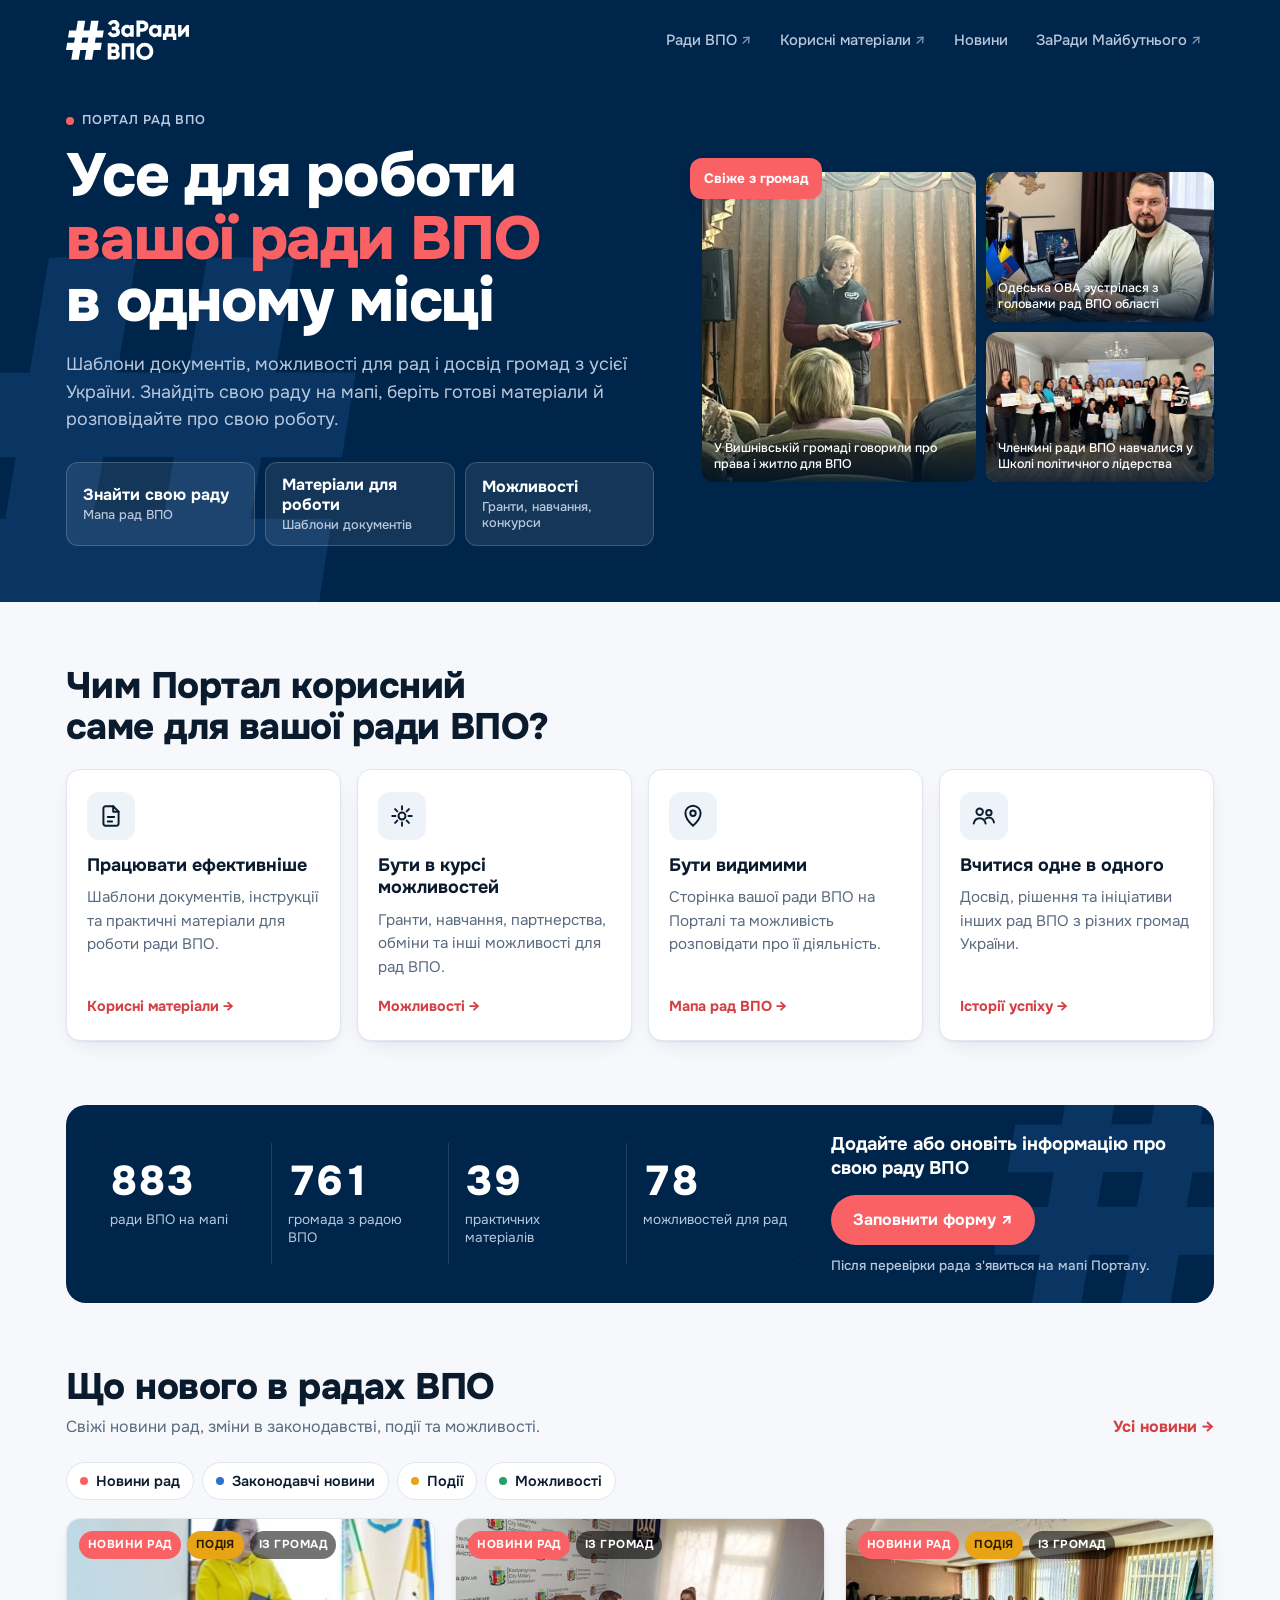
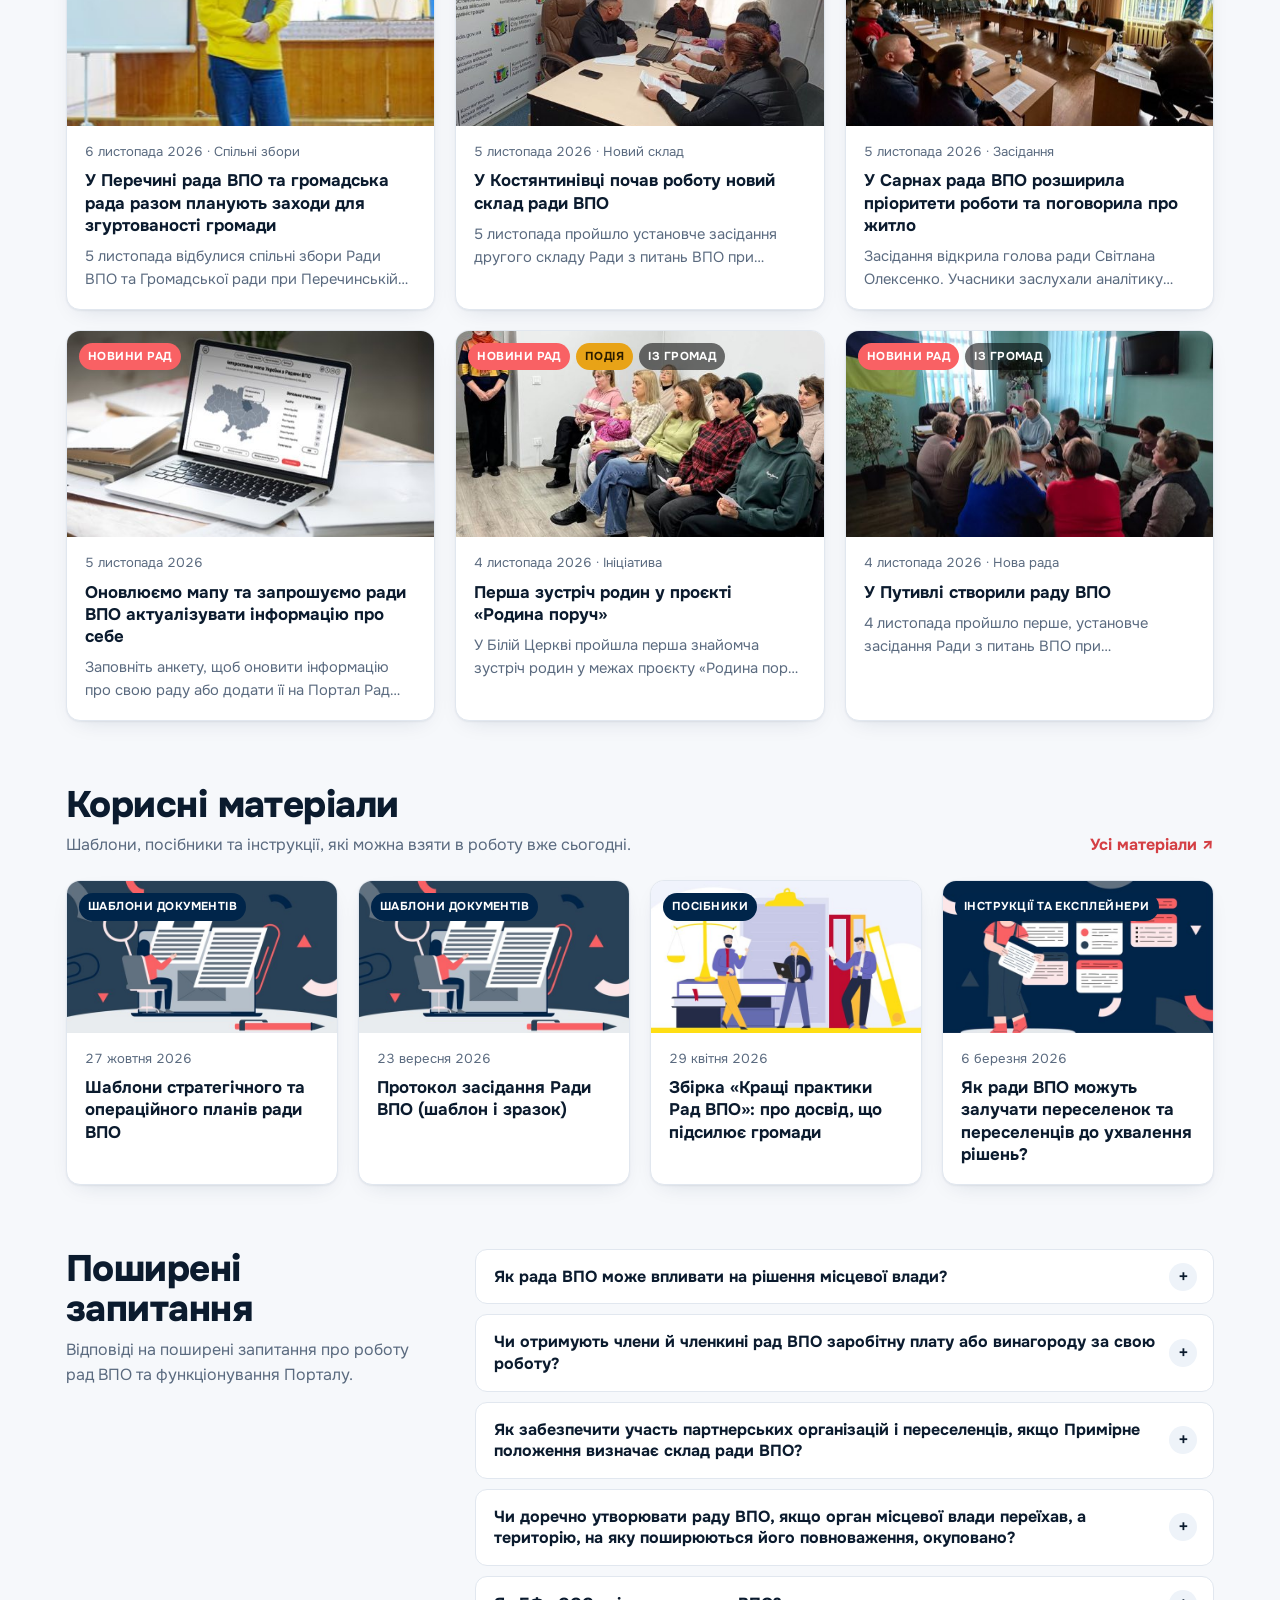
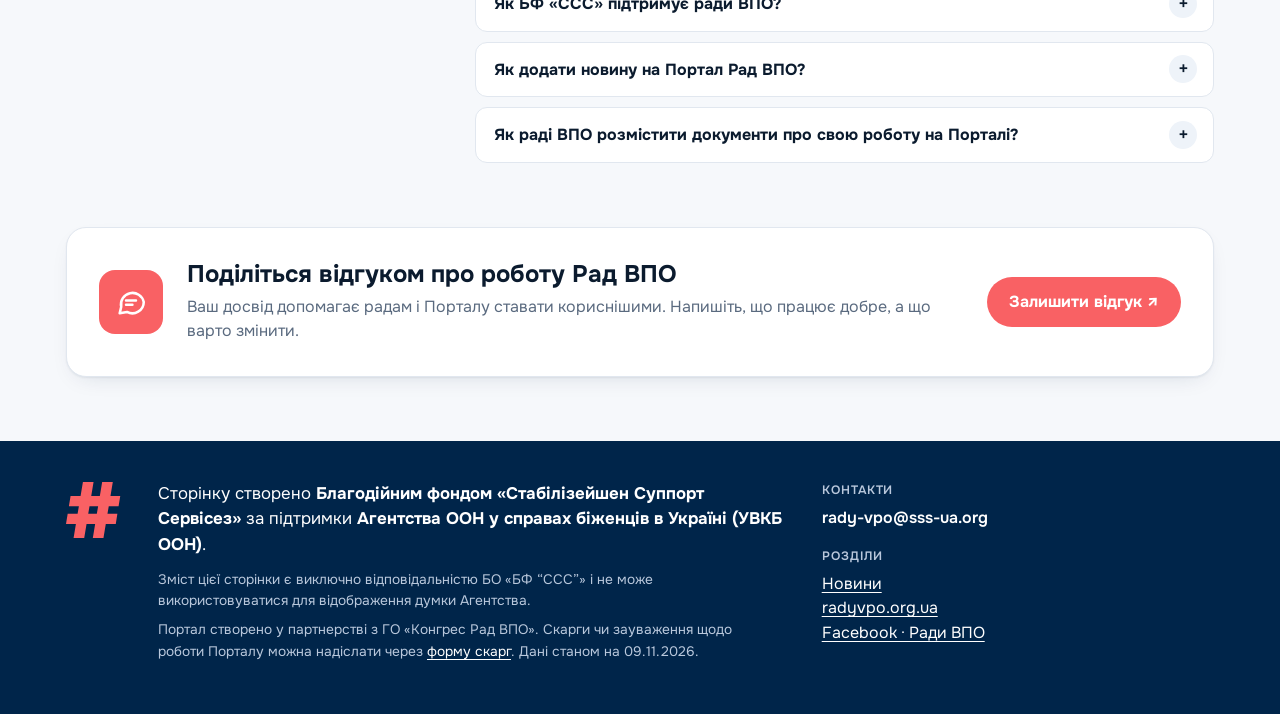
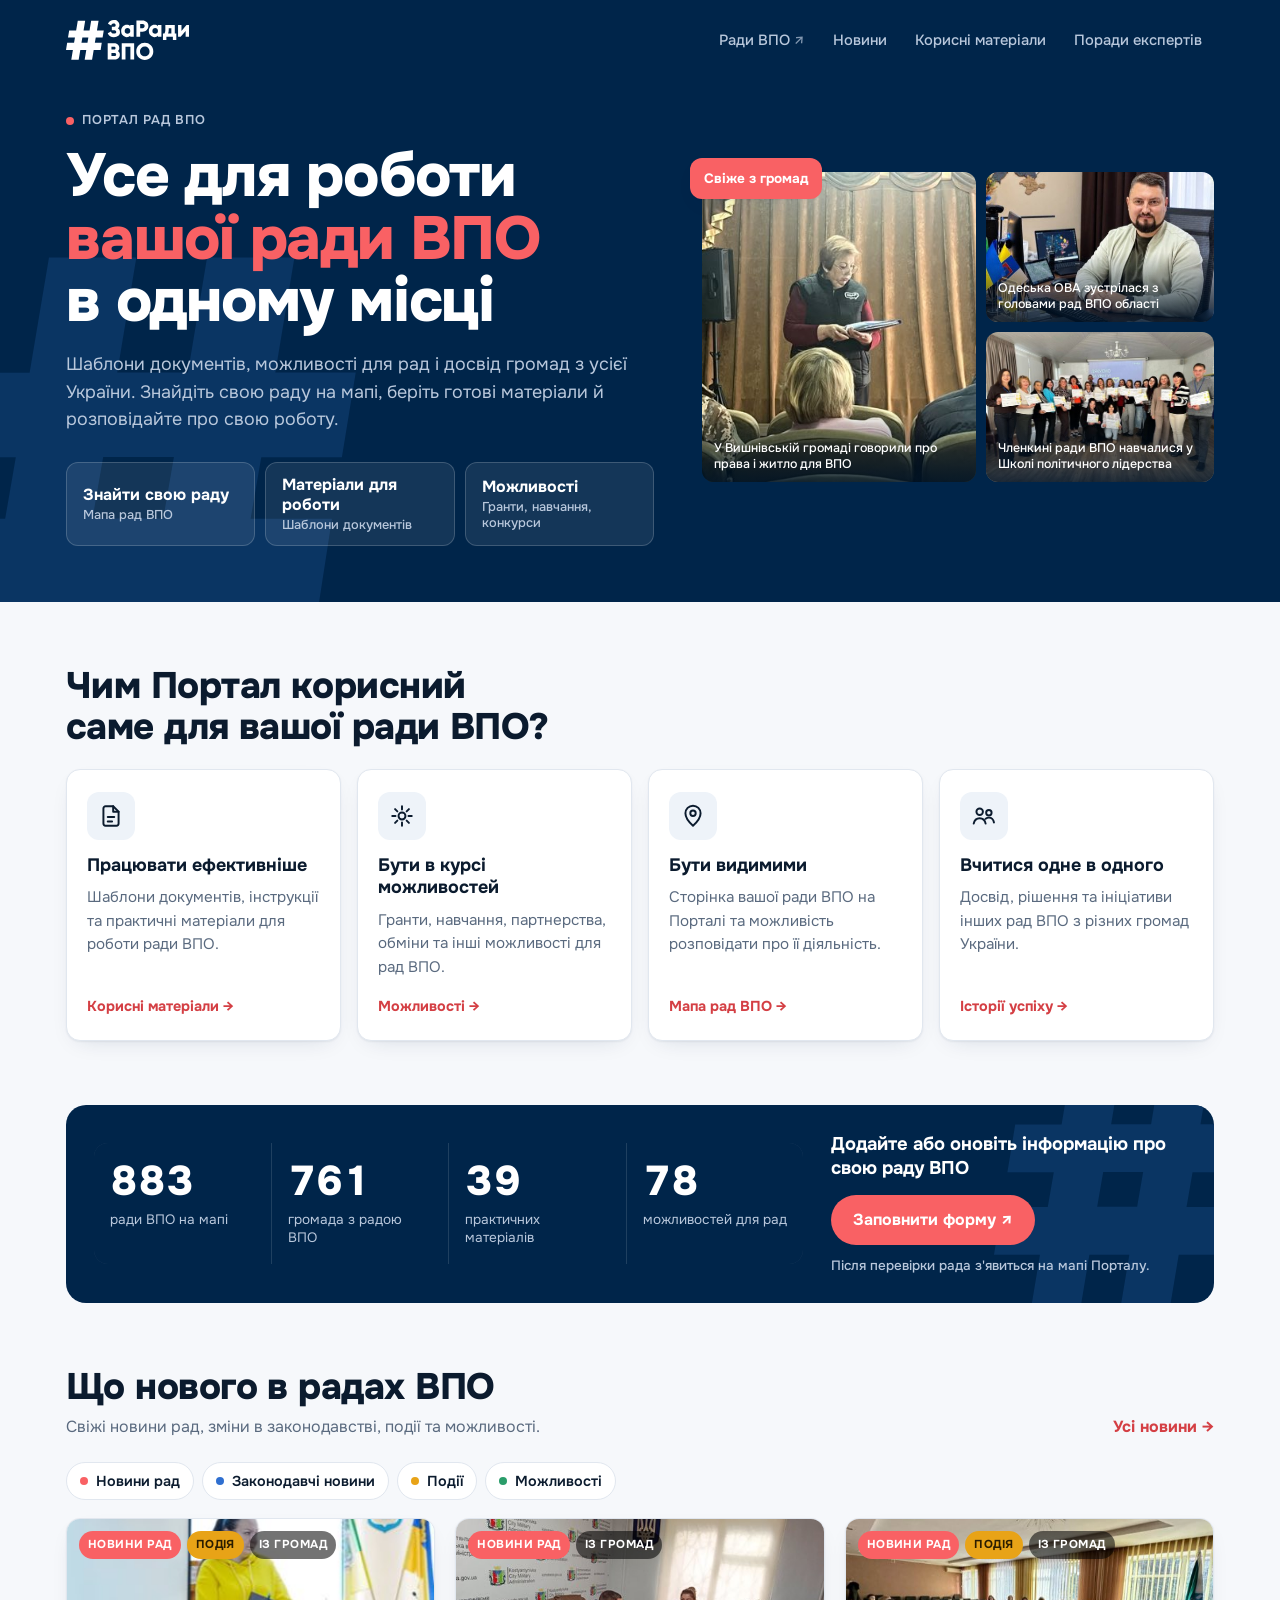
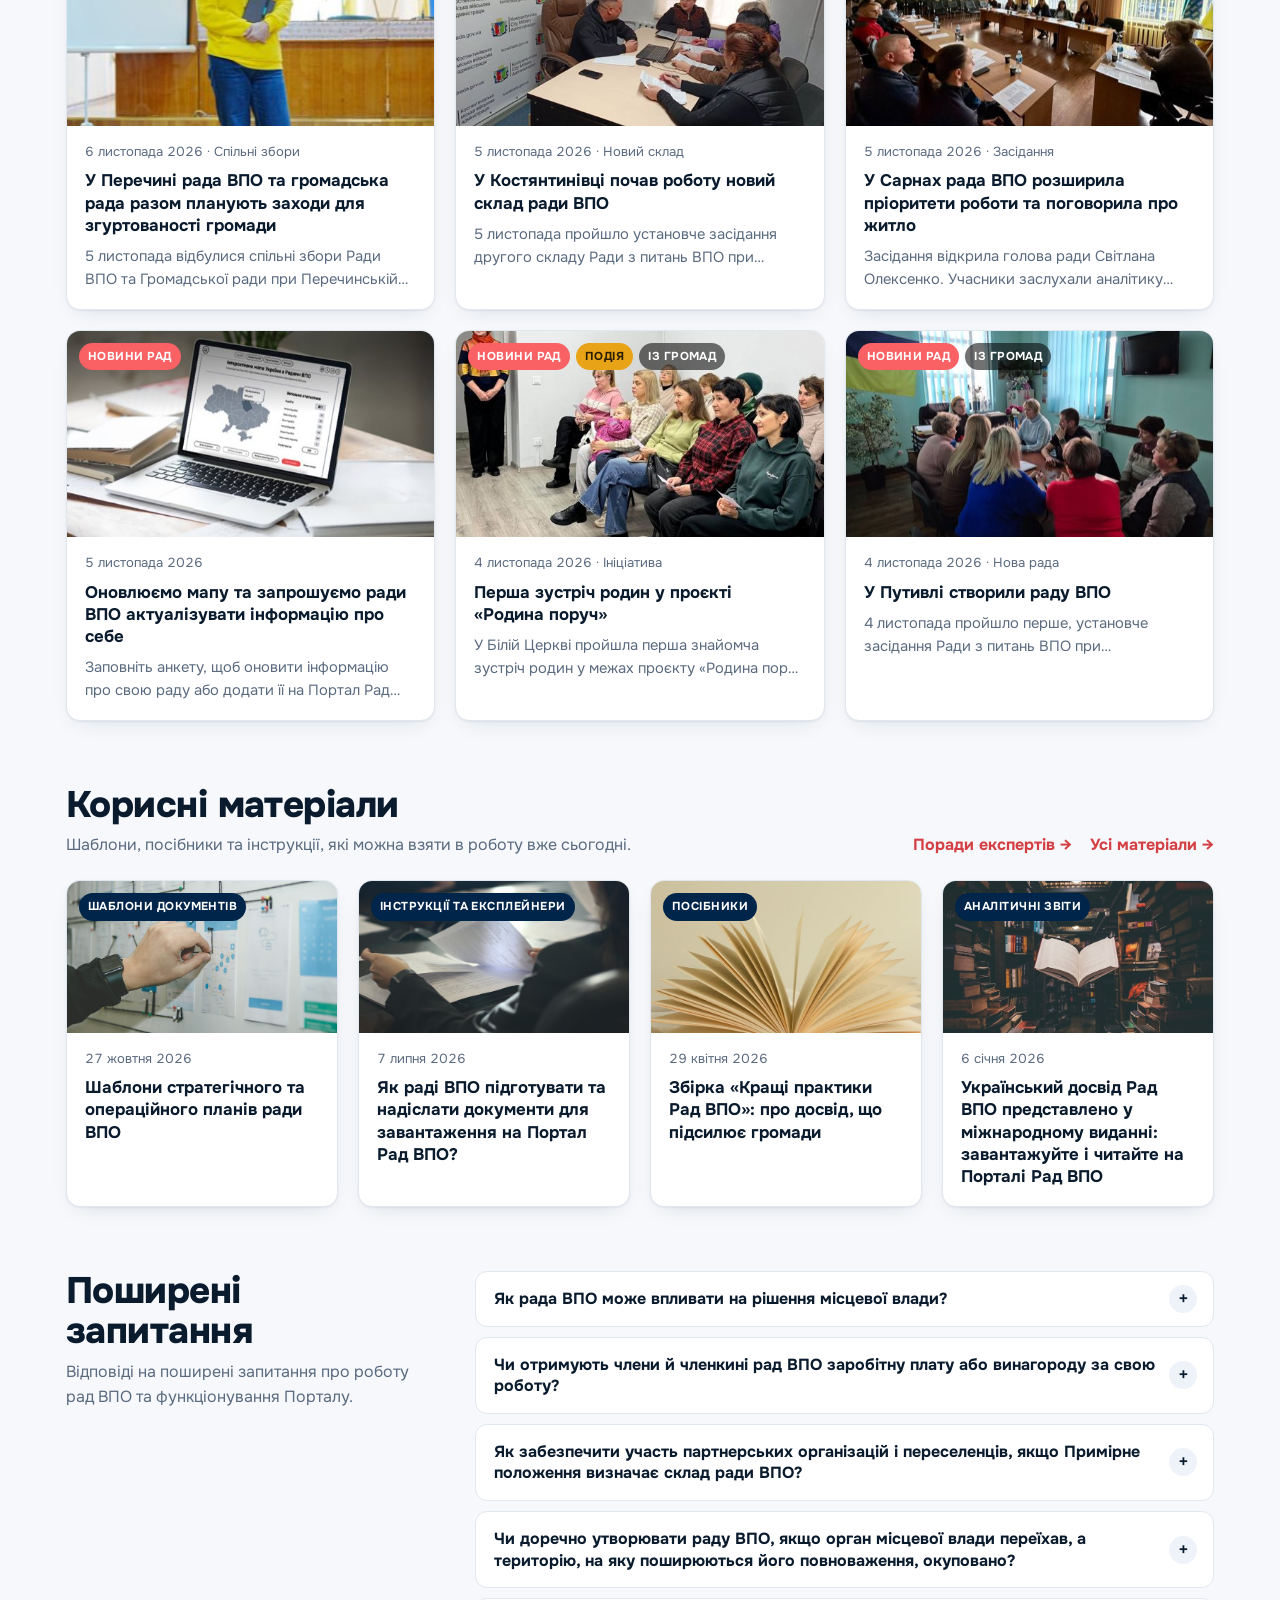
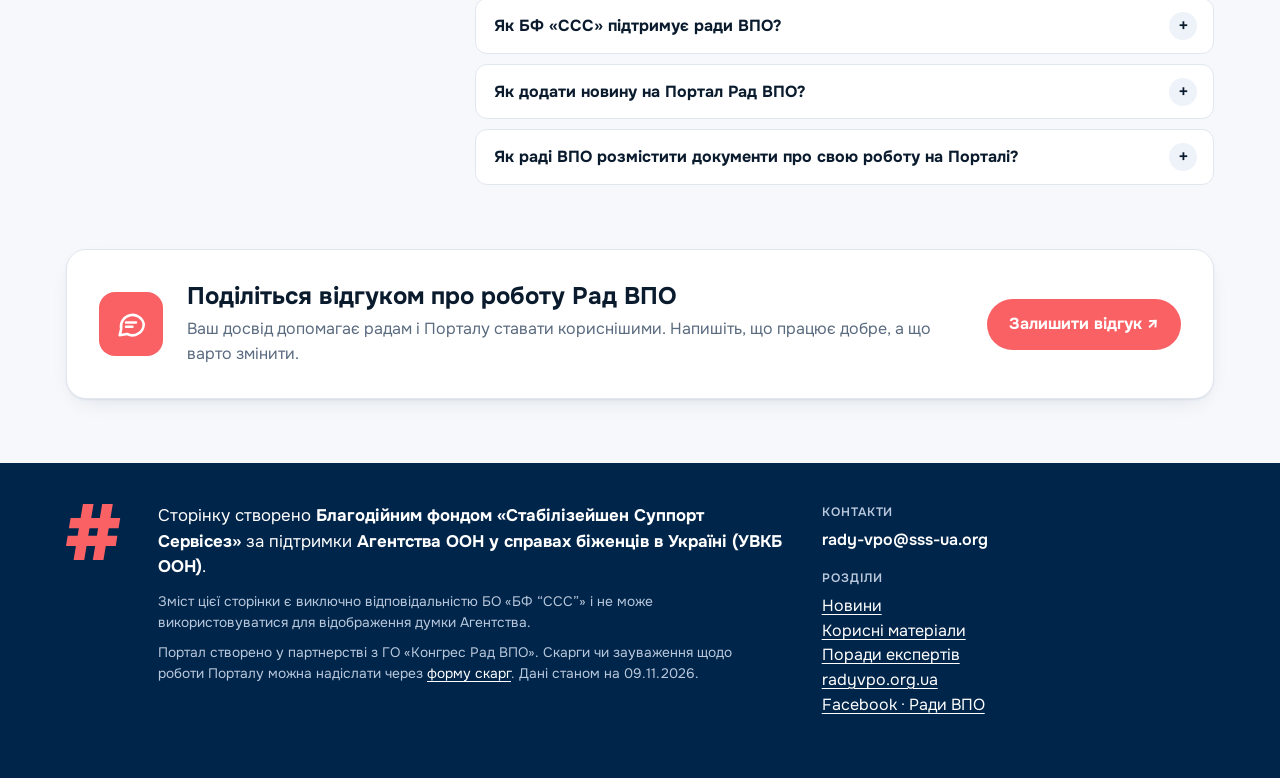
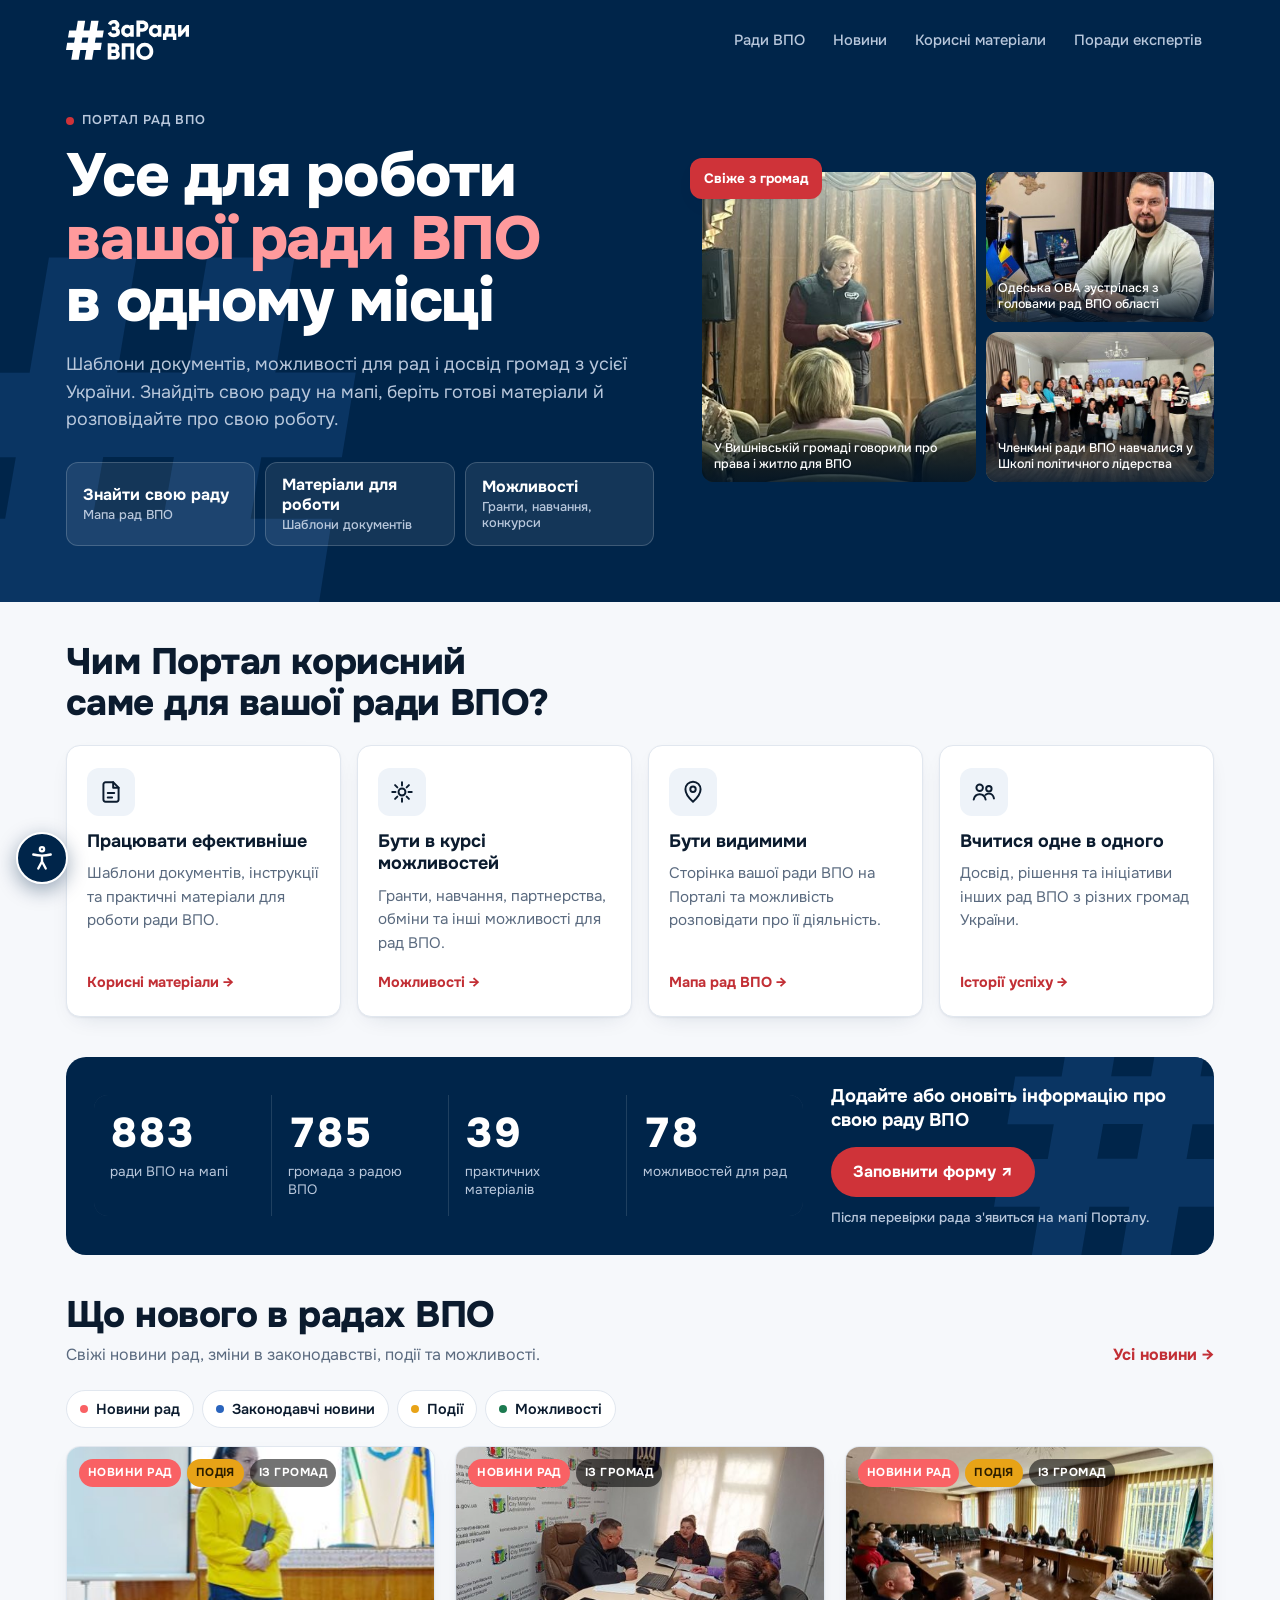
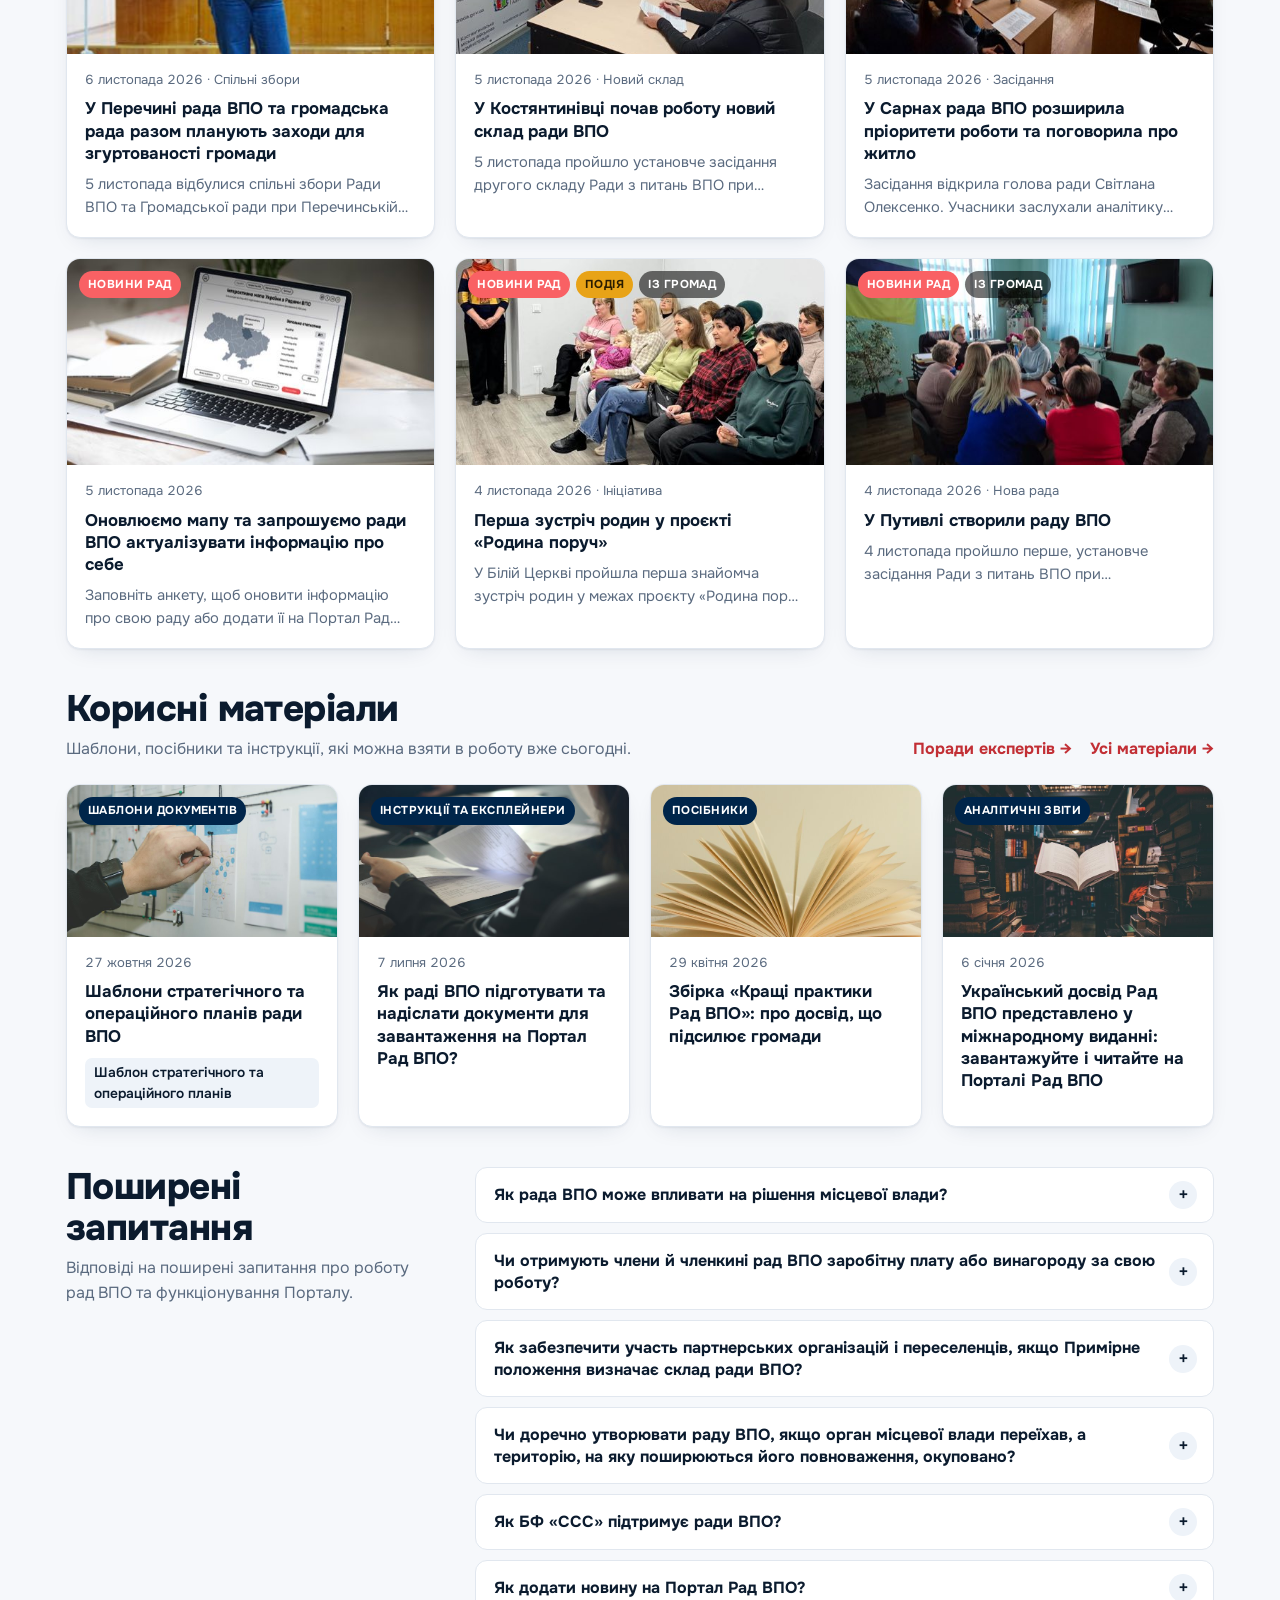
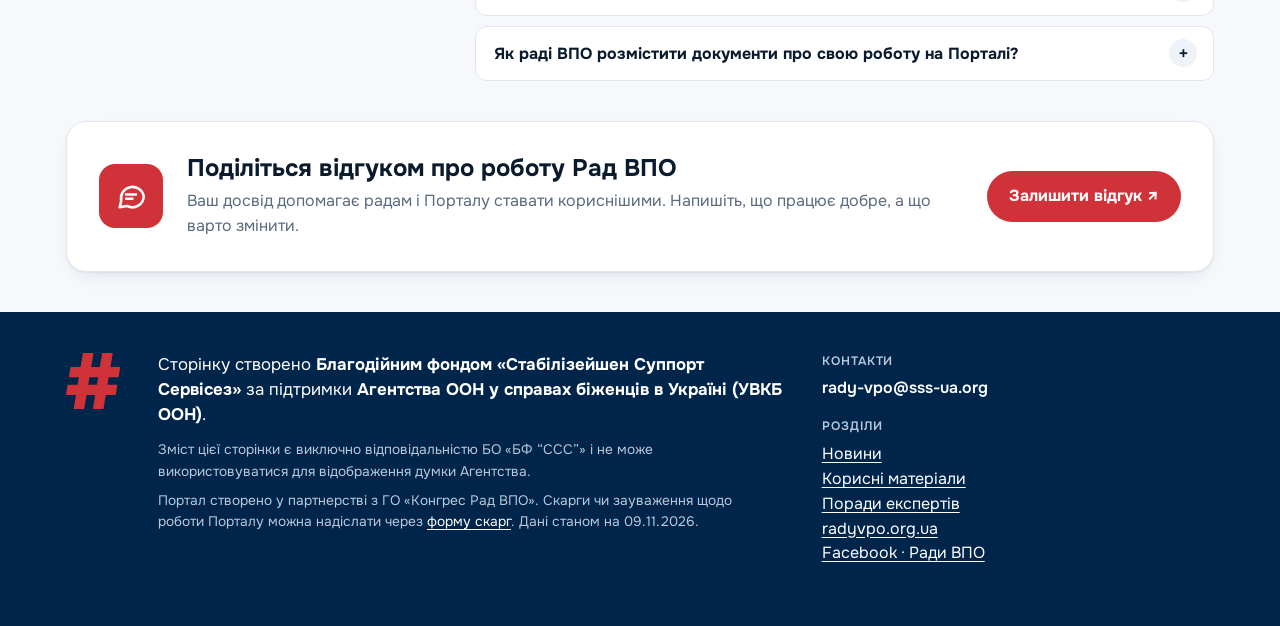
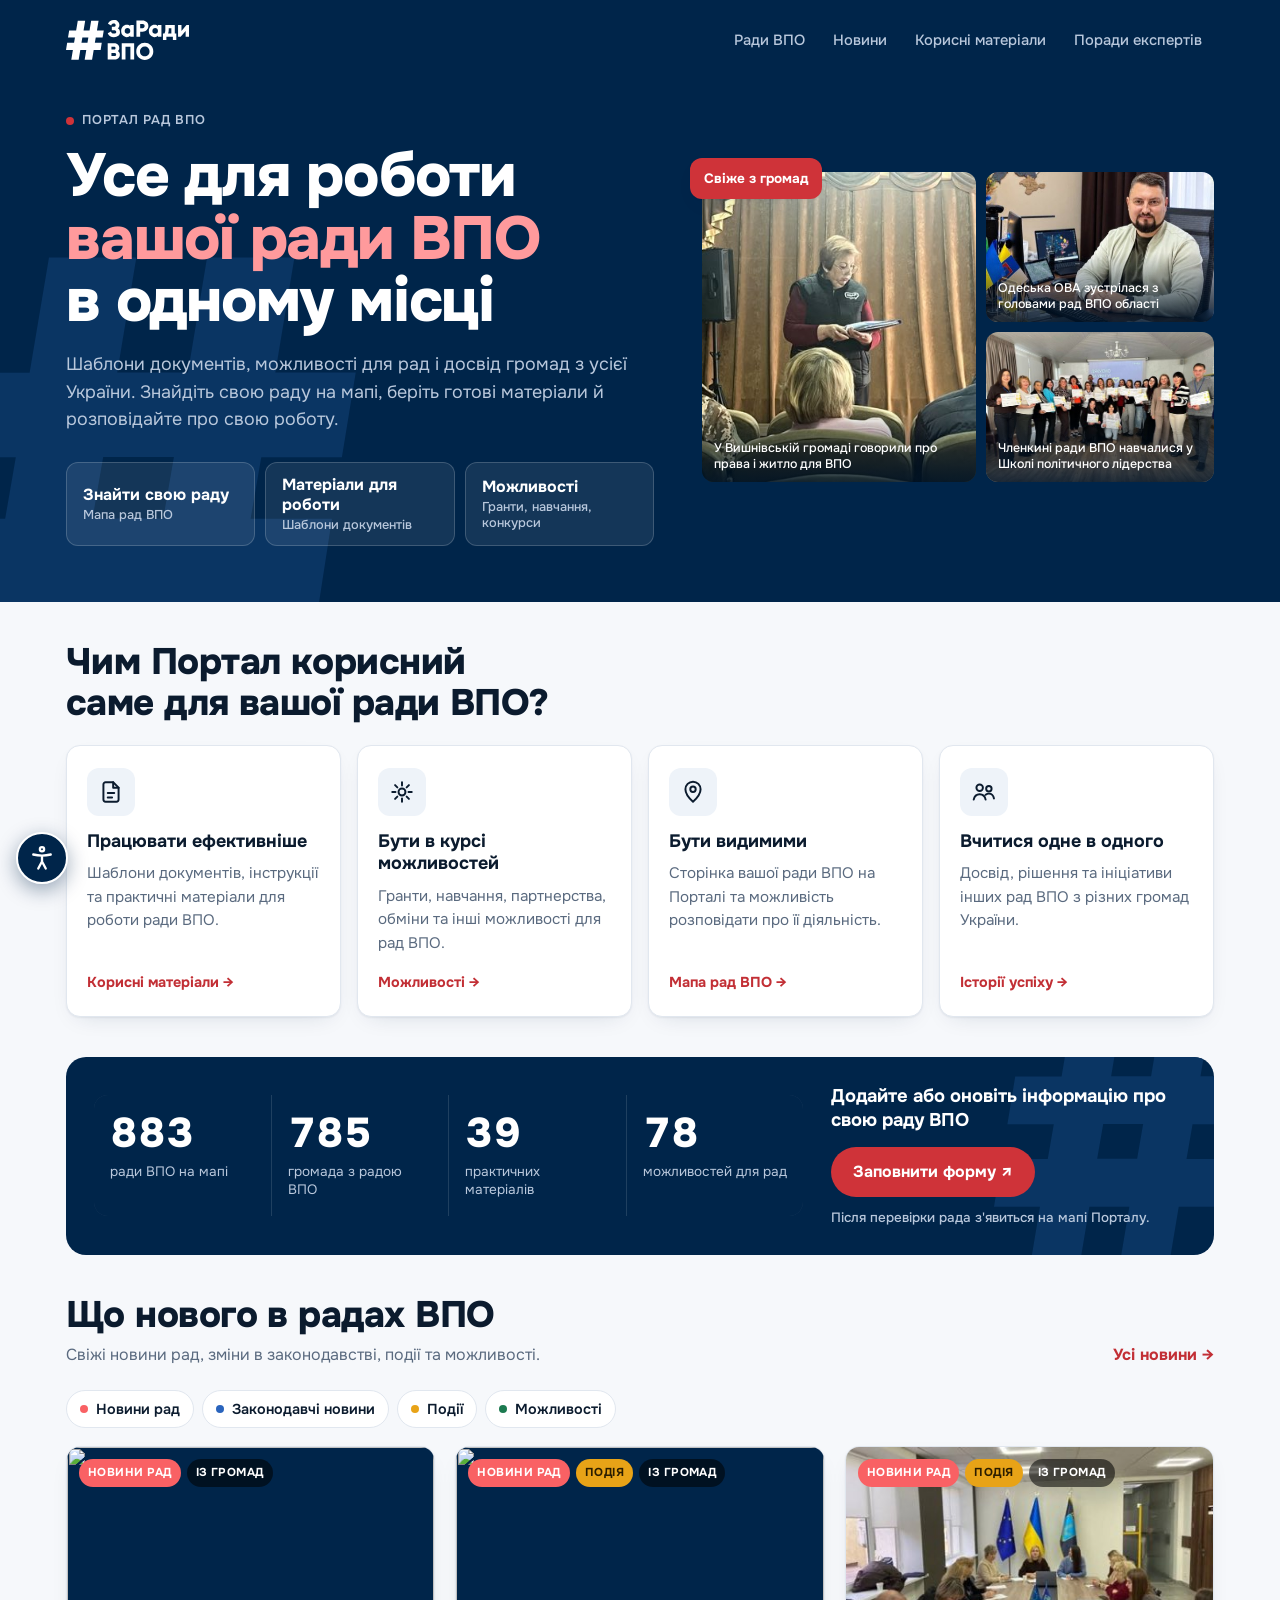
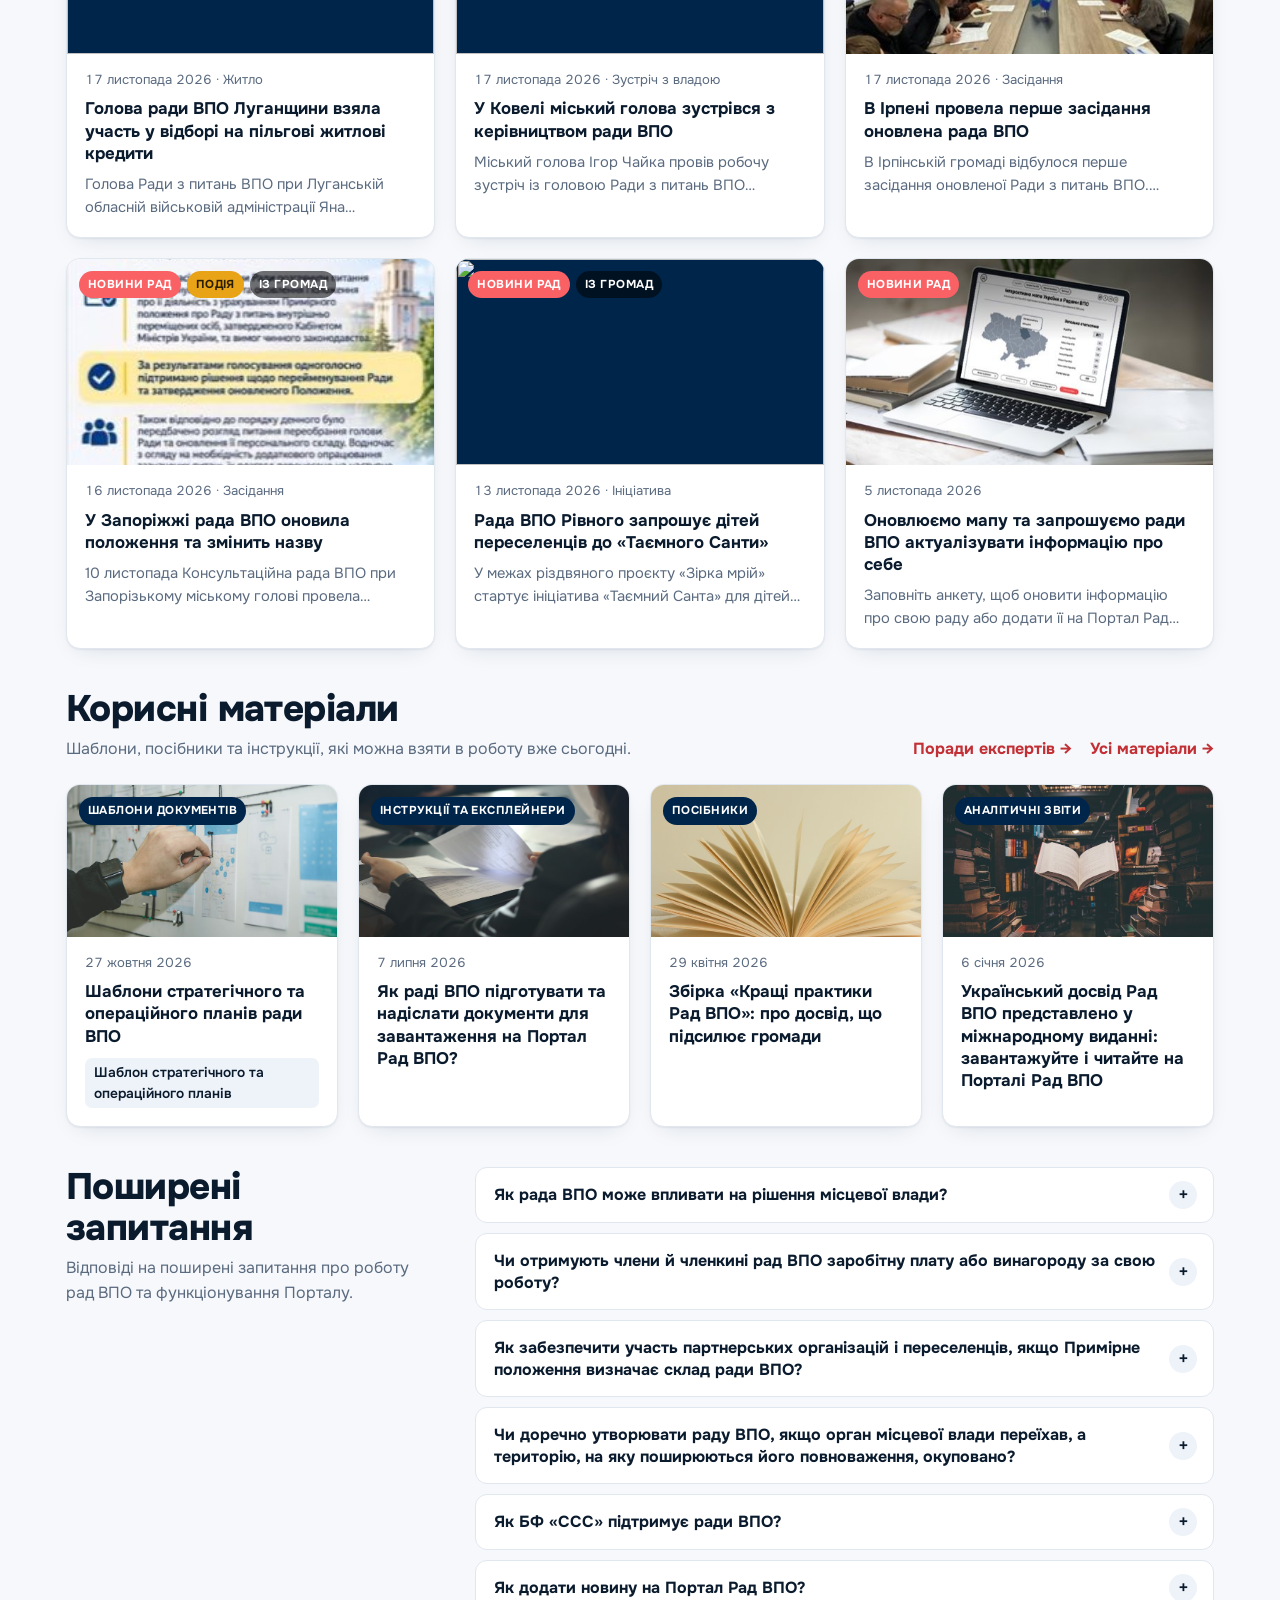
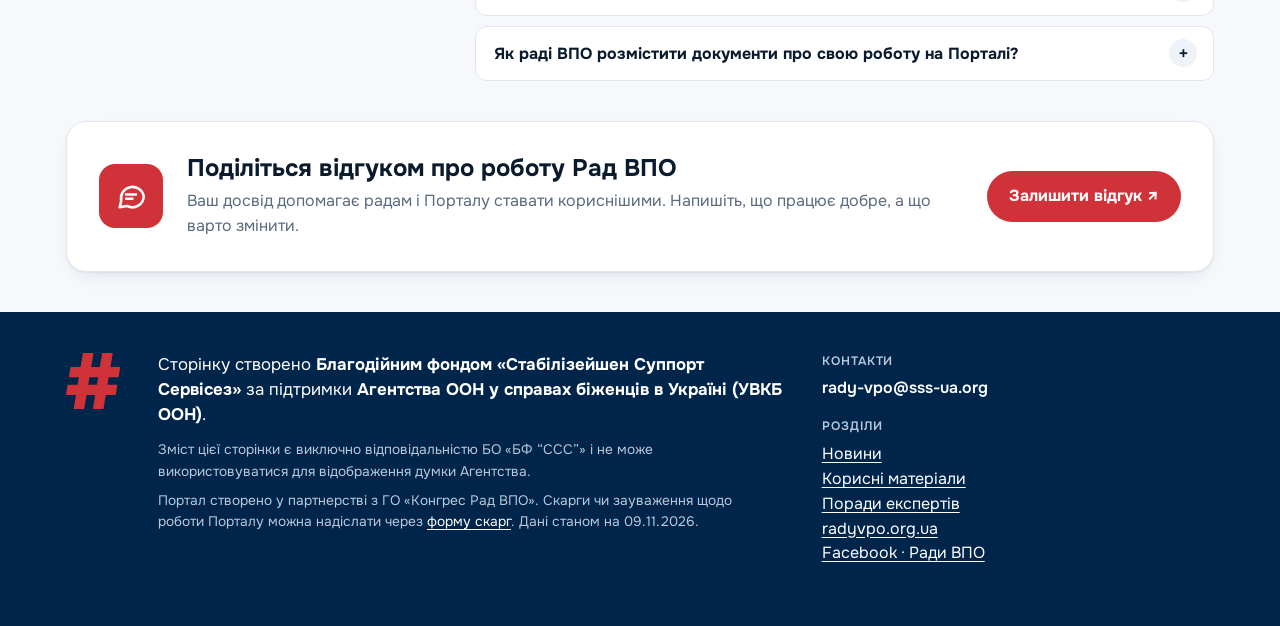
